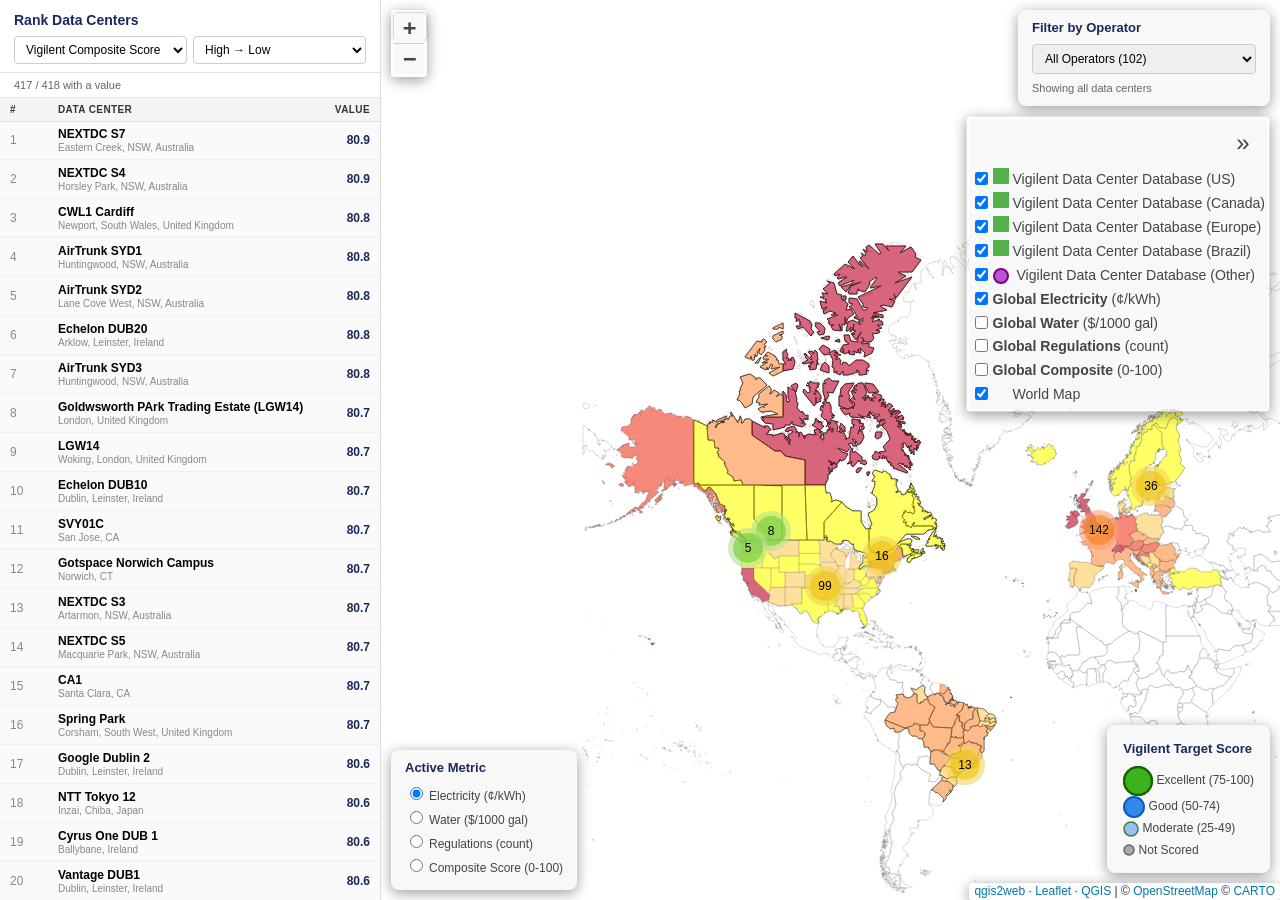
==== index.html @ 5ba4ca61 "Merge rank-table sidebar into the main map index.html now has a collapsible left sidebar listing eve" ====
<!doctype html>
<html lang="en">
    <head>
        <meta charset="utf-8">
        <meta http-equiv="X-UA-Compatible" content="IE=edge">
        <meta name="viewport" content="initial-scale=1,user-scalable=no,maximum-scale=1,width=device-width">
        <meta name="mobile-web-app-capable" content="yes">
        <meta name="apple-mobile-web-app-capable" content="yes">
        <link rel="stylesheet" href="css/leaflet.css">
        <link rel="stylesheet" href="css/L.Control.Layers.Tree.css">
        <link rel="stylesheet" href="css/qgis2web.css">
        <link rel="stylesheet" href="css/fontawesome-all.min.css">
        <link rel="stylesheet" href="css/MarkerCluster.css">
        <link rel="stylesheet" href="css/MarkerCluster.Default.css">
        <link rel="stylesheet" href="css/leaflet.photon.css">
        <style>
        html, body { width: 100%; height: 100%; padding: 0; margin: 0;
                     font-family: -apple-system, BlinkMacSystemFont, sans-serif; }
        #app { display: flex; height: 100vh; }
        #sidebar { width: 380px; display: flex; flex-direction: column;
                   border-right: 1px solid #ddd; background: #fafafa;
                   transition: margin-left 0.25s ease; }
        #sidebar.collapsed { margin-left: -380px; }
        #sidebar-header { padding: 12px 14px 8px 14px; border-bottom: 1px solid #e2e2e2;
                          background: #fff; }
        #sidebar-header h2 { margin: 0 0 8px 0; font-size: 14px; color: #1b285b;
                             font-weight: 700; }
        #sidebar-header .controls { display: flex; gap: 6px; }
        #sidebar-header select { flex: 1; padding: 5px 7px; border: 1px solid #ccc;
                                 border-radius: 4px; font-size: 12px; background: #fff; }
        #sb-count { padding: 6px 14px; font-size: 11px; color: #666;
                    border-bottom: 1px solid #e2e2e2; background: #fff; }
        #sb-scroll { flex: 1; overflow-y: auto; }
        #sb-table { width: 100%; border-collapse: collapse; font-size: 12px; }
        #sb-table thead { position: sticky; top: 0; background: #f5f5f7;
                          box-shadow: 0 1px 0 #ddd; }
        #sb-table th { padding: 6px 10px; text-align: left; font-weight: 600;
                       color: #333; font-size: 10px; text-transform: uppercase;
                       letter-spacing: 0.4px; }
        #sb-table td { padding: 6px 10px; border-bottom: 1px solid #eee; }
        #sb-table tr { cursor: pointer; transition: background 0.08s; }
        #sb-table tr:hover { background: #eef4fb; }
        #sb-table tr.active { background: #fff2b3; box-shadow: inset 3px 0 0 #e6a800; }
        #sb-table td.rank-num { color: #888; width: 28px; font-variant-numeric: tabular-nums; }
        #sb-table td.value { text-align: right; font-variant-numeric: tabular-nums;
                             font-weight: 600; color: #1b285b; }
        #sb-table .meta { font-size: 10px; color: #888; margin-top: 1px; }
        #map-wrap { flex: 1; position: relative; }
        #map { width: 100%; height: 100%; padding: 0; margin: 0; }
        #sidebar-toggle { position: absolute; top: 12px; left: 12px; z-index: 1000;
                          background: #fff; border: 1px solid #bbb; border-radius: 4px;
                          padding: 6px 10px; font-size: 13px; font-weight: 600;
                          cursor: pointer; box-shadow: 0 1px 4px rgba(0,0,0,0.15); }
        #sidebar-toggle:hover { background: #f0f0f0; }
        </style>
        <title>Vigilent Data Center Map</title>
    </head>
    <body>
        <div id="app">
            <aside id="sidebar">
                <div id="sidebar-header">
                    <h2>Rank Data Centers</h2>
                    <div class="controls">
                        <select id="sb-var">
                            <option value="composite_score">Vigilent Composite Score</option>
                            <option value="state_province_composite">State / Province Score</option>
                            <option value="savings_per_mw">Savings per MW</option>
                            <option value="estimated_savings">Estimated Savings ($)</option>
                            <option value="payback_years">Payback (years)</option>
                            <option value="Size (MW)">Size (MW)</option>
                            <option value="co2_avoided_metric_tons">CO₂ Avoided (MT)</option>
                            <option value="electricity_price_used">Electricity Rate ($/kWh)</option>
                        </select>
                        <select id="sb-dir">
                            <option value="desc">High → Low</option>
                            <option value="asc">Low → High</option>
                        </select>
                    </div>
                </div>
                <div id="sb-count"></div>
                <div id="sb-scroll">
                    <table id="sb-table">
                        <thead><tr><th class="rank-num">#</th><th>Data Center</th><th style="text-align:right;">Value</th></tr></thead>
                        <tbody></tbody>
                    </table>
                </div>
            </aside>
            <div id="map-wrap">
                <button id="sidebar-toggle" title="Toggle sidebar">☰</button>
                <div id="map"></div>
            </div>
        </div>
        <script src="js/qgis2web_expressions.js"></script>
        <script src="js/leaflet.js"></script>
        <script src="js/L.Control.Layers.Tree.min.js"></script>
        <script src="js/leaflet.rotatedMarker.js"></script>
        <script src="js/leaflet.pattern.js"></script>
        <script src="js/leaflet-hash.js"></script>
        <script src="js/Autolinker.min.js"></script>
        <script src="js/rbush.min.js"></script>
        <script src="js/labelgun.min.js"></script>
        <script src="js/labels.js"></script>
        <script src="js/leaflet.photon.js"></script>
        <script src="js/leaflet.markercluster.js"></script>
        <script src="data/WorldMap_0.js"></script>
        <script src="data/BrazilCompositeScore_1.js"></script>
        <script src="data/BrazilRegulationsByQuantity_2.js"></script>
        <script src="data/BrazilCommercialElectricityRateskWh_3.js"></script>
        <script src="data/BrazilCommercialWaterRates1000gallons_4.js"></script>
        <script src="data/BrazilOutlineMap_5.js"></script>
        <script src="data/CanadaCompositeScore_6.js"></script>
        <script src="data/CanadaRegulationsByQuantity_7.js"></script>
        <script src="data/CanadaCommercialElectricityRatekWh_8.js"></script>
        <script src="data/CanadaCommercialWaterRate1000gallons_9.js"></script>
        <script src="data/CanadaOutlineMap_10.js"></script>
        <script src="data/EuropeCompositeScore_11.js"></script>
        <script src="data/EuropeRegulationsByQuantity_12.js"></script>
        <script src="data/EuropeCommercialElectricityRateskWh_13.js"></script>
        <script src="data/EuropeCommercialWaterRates1000gallons_14.js"></script>
        <script src="data/USCompositeScore_15.js"></script>
        <script src="data/USRegulationsByQuantity_16.js"></script>
        <script src="data/USCommercialElectricityRateskWh_17.js"></script>
        <script src="data/USCommercialWaterRates1000gallons_18.js"></script>
        <script src="data/VigilentDataCenterDatabaseBrazil_19.js"></script>
        <script src="data/VigilentDataCenterDatabaseOther_23.js"></script>
        <script src="data/VigilentDataCenterDatabaseEurope_20.js"></script>
        <script src="data/VigilentDataCenterDatabaseCanada_21.js"></script>
        <script src="data/VigilentDataCenterDatabaseUS_22.js"></script>
        <!-- Global merged layers (generated by build_global_layers.py) -->
        <script src="data/GlobalElectricity.js"></script>
        <script src="data/GlobalWater.js"></script>
        <script src="data/GlobalRegulations.js"></script>
        <script src="data/GlobalComposite.js"></script>
        <script>
        var map = L.map('map', {
            zoomControl:false, maxZoom:28, minZoom:1
        }).fitBounds([[-4.0151388104335695,-153.752379172326],[85.73759822358907,-32.0818835913536]]);
        var hash = new L.Hash(map);

        // Streets basemap — CartoDB Voyager tiles (light, city-name-rich)
        var streetsBasemap = L.tileLayer(
            'https://{s}.basemaps.cartocdn.com/rastertiles/voyager/{z}/{x}/{y}{r}.png',
            {
                attribution: '&copy; <a href="https://www.openstreetmap.org/copyright">OpenStreetMap</a> &copy; <a href="https://carto.com/attributions">CARTO</a>',
                subdomains: 'abcd',
                maxZoom: 19,
            }
        );
        streetsBasemap.addTo(map);
        map.attributionControl.setPrefix('<a href="https://github.com/tomchadwin/qgis2web" target="_blank">qgis2web</a> &middot; <a href="https://leafletjs.com" title="A JS library for interactive maps">Leaflet</a> &middot; <a href="https://qgis.org">QGIS</a>');
        var autolinker = new Autolinker({truncate: {length: 30, location: 'smart'}});
        // remove popup's row if "visible-with-data"
        function removeEmptyRowsFromPopupContent(content, feature) {
         var tempDiv = document.createElement('div');
         tempDiv.innerHTML = content;
         var rows = tempDiv.querySelectorAll('tr');
         for (var i = 0; i < rows.length; i++) {
             var td = rows[i].querySelector('td.visible-with-data');
             var key = td ? td.id : '';
             if (td && td.classList.contains('visible-with-data') && feature.properties[key] == null) {
                 rows[i].parentNode.removeChild(rows[i]);
             }
         }
         return tempDiv.innerHTML;
        }
        // modify popup if contains media
        function addClassToPopupIfMedia(content, popup) {
            var tempDiv = document.createElement('div');
            tempDiv.innerHTML = content;
            var imgTd = tempDiv.querySelector('td img');
            if (imgTd) {
                var src = imgTd.getAttribute('src');
                if (/\.(jpg|jpeg|png|gif|bmp|webp|avif)$/i.test(src)) {
                    popup._contentNode.classList.add('media');
                    setTimeout(function() {
                        popup.update();
                    }, 10);
                } else if (/\.(mp3|wav|ogg|aac)$/i.test(src)) {
                    var audio = document.createElement('audio');
                    audio.controls = true;
                    audio.src = src;
                    imgTd.parentNode.replaceChild(audio, imgTd);
                    popup._contentNode.classList.add('media');
                    setTimeout(function() {
                        popup.setContent(tempDiv.innerHTML);
                        popup.update();
                    }, 10);
                } else if (/\.(mp4|webm|ogg|mov)$/i.test(src)) {
                    var video = document.createElement('video');
                    video.controls = true;
                    video.src = src;
                    video.style.width = "400px";
                    video.style.height = "300px";
                    video.style.maxHeight = "60vh";
                    video.style.maxWidth = "60vw";
                    imgTd.parentNode.replaceChild(video, imgTd);
                    popup._contentNode.classList.add('media');
                    // Aggiorna il popup quando il video carica i metadati
                    video.addEventListener('loadedmetadata', function() {
                        popup.update();
                    });
                    setTimeout(function() {
                        popup.setContent(tempDiv.innerHTML);
                        popup.update();
                    }, 10);
                } else {
                    popup._contentNode.classList.remove('media');
                }
            } else {
                popup._contentNode.classList.remove('media');
            }
        }
        var zoomControl = L.control.zoom({
            position: 'topleft'
        }).addTo(map);
        var bounds_group = new L.featureGroup([]);
        function setBounds() {
        }
        function pop_WorldMap_0(feature, layer) {
            var popupContent = '<table>\
                    <tr>\
                        <th scope="row">fid</th>\
                        <td class="visible-with-data" id="fid">' + (feature.properties['fid'] !== null ? autolinker.link(String(feature.properties['fid']).replace(/'/g, '\'').toLocaleString()) : '') + '</td>\
                    </tr>\
                    <tr>\
                        <th scope="row">iso_a2</th>\
                        <td class="visible-with-data" id="iso_a2">' + (feature.properties['iso_a2'] !== null ? autolinker.link(String(feature.properties['iso_a2']).replace(/'/g, '\'').toLocaleString()) : '') + '</td>\
                    </tr>\
                    <tr>\
                        <th scope="row">NAME</th>\
                        <td class="visible-with-data" id="NAME">' + (feature.properties['NAME'] !== null ? autolinker.link(String(feature.properties['NAME']).replace(/'/g, '\'').toLocaleString()) : '') + '</td>\
                    </tr>\
                    <tr>\
                        <th scope="row">FIPS_10_</th>\
                        <td class="visible-with-data" id="FIPS_10_">' + (feature.properties['FIPS_10_'] !== null ? autolinker.link(String(feature.properties['FIPS_10_']).replace(/'/g, '\'').toLocaleString()) : '') + '</td>\
                    </tr>\
                    <tr>\
                        <th scope="row">ISO_A3</th>\
                        <td class="visible-with-data" id="ISO_A3">' + (feature.properties['ISO_A3'] !== null ? autolinker.link(String(feature.properties['ISO_A3']).replace(/'/g, '\'').toLocaleString()) : '') + '</td>\
                    </tr>\
                    <tr>\
                        <th scope="row">WB_A2</th>\
                        <td class="visible-with-data" id="WB_A2">' + (feature.properties['WB_A2'] !== null ? autolinker.link(String(feature.properties['WB_A2']).replace(/'/g, '\'').toLocaleString()) : '') + '</td>\
                    </tr>\
                    <tr>\
                        <th scope="row">WB_A3</th>\
                        <td class="visible-with-data" id="WB_A3">' + (feature.properties['WB_A3'] !== null ? autolinker.link(String(feature.properties['WB_A3']).replace(/'/g, '\'').toLocaleString()) : '') + '</td>\
                    </tr>\
                </table>';
            var content = removeEmptyRowsFromPopupContent(popupContent, feature);
			layer.on('popupopen', function(e) {
				addClassToPopupIfMedia(content, e.popup);
			});
			layer.bindPopup(content, { maxHeight: 400 });
        }

        function style_WorldMap_0_0() {
            return {
                pane: 'pane_WorldMap_0',
                opacity: 0.55,
                color: 'rgba(70,70,70,0.55)',
                dashArray: '',
                lineCap: 'round',
                lineJoin: 'round',
                weight: 0.6,
                fillOpacity: 0,
                interactive: false,
            }
        }
        map.createPane('pane_WorldMap_0');
        map.getPane('pane_WorldMap_0').style.zIndex = 400;
        map.getPane('pane_WorldMap_0').style['mix-blend-mode'] = 'normal';
        var layer_WorldMap_0 = new L.geoJson(json_WorldMap_0, {
            attribution: '',
            interactive: false,
            dataVar: 'json_WorldMap_0',
            layerName: 'layer_WorldMap_0',
            pane: 'pane_WorldMap_0',
            onEachFeature: pop_WorldMap_0,
            style: style_WorldMap_0_0,
        });
        bounds_group.addLayer(layer_WorldMap_0);
        map.addLayer(layer_WorldMap_0);
        function pop_BrazilCompositeScore_1(feature, layer) {
            var popupContent = '<table>\
                    <tr>\
                        <td class="visible-with-data" id="name" colspan="2"><strong>Name</strong><br />' + (feature.properties['name'] !== null ? autolinker.link(String(feature.properties['name']).replace(/'/g, '\'').toLocaleString()) : '') + '</td>\
                    </tr>\
                    <tr>\
                        <th scope="row">Commercial Electricity Rate (¢/kWh)</th>\
                        <td class="visible-with-data" id="Brazil Statistics_Commercial Electricity Rate (¢/kWh)">' + (feature.properties['Brazil Statistics_Commercial Electricity Rate (¢/kWh)'] !== null ? autolinker.link(String(feature.properties['Brazil Statistics_Commercial Electricity Rate (¢/kWh)']).replace(/'/g, '\'').toLocaleString()) : '') + '</td>\
                    </tr>\
                    <tr>\
                        <th scope="row">Commercial Water Rate ($/1000 gallons)</th>\
                        <td class="visible-with-data" id="Brazil Statistics_Commercial Water Rate ($/1000 gallons)">' + (feature.properties['Brazil Statistics_Commercial Water Rate ($/1000 gallons)'] !== null ? autolinker.link(String(feature.properties['Brazil Statistics_Commercial Water Rate ($/1000 gallons)']).replace(/'/g, '\'').toLocaleString()) : '') + '</td>\
                    </tr>\
                    <tr>\
                        <th scope="row">Regulations</th>\
                        <td class="visible-with-data" id="Brazil Statistics_Regulations">' + (feature.properties['Brazil Statistics_Regulations'] !== null ? autolinker.link(String(feature.properties['Brazil Statistics_Regulations']).replace(/'/g, '\'').toLocaleString()) : '') + '</td>\
                    </tr>\
                    <tr>\
                        <th scope="row">Composite Score</th>\
                        <td class="visible-with-data" id="Composite">' + (feature.properties['Composite'] !== null ? autolinker.link(String(feature.properties['Composite']).replace(/'/g, '\'').toLocaleString()) : '') + '</td>\
                    </tr>\
                </table>';
            var content = removeEmptyRowsFromPopupContent(popupContent, feature);
			layer.on('popupopen', function(e) {
				addClassToPopupIfMedia(content, e.popup);
			});
			layer.bindPopup(content, { maxHeight: 400 });
        }

        function style_BrazilCompositeScore_1_0(feature) {
            if (feature.properties['Composite'] >= 0.000000 && feature.properties['Composite'] <= 33.000000 ) {
                return {
                pane: 'pane_BrazilCompositeScore_1',
                stroke: false,
                color: 'rgba(120,120,120,0.0)',
                weight: 0,
                lineJoin: 'round',
                lineCap: 'round',
                fill: true,
                fillOpacity: 1,
                fillColor: 'rgba(247,252,245,0.60)',
                interactive: true,
            }
            }
            if (feature.properties['Composite'] >= 33.000000 && feature.properties['Composite'] <= 67.000000 ) {
                return {
                pane: 'pane_BrazilCompositeScore_1',
                stroke: false,
                color: 'rgba(120,120,120,0.0)',
                weight: 0,
                lineJoin: 'round',
                lineCap: 'round',
                fill: true,
                fillOpacity: 1,
                fillColor: 'rgba(123,199,124,0.60)',
                interactive: true,
            }
            }
            if (feature.properties['Composite'] >= 67.000000 && feature.properties['Composite'] <= 100.000000 ) {
                return {
                pane: 'pane_BrazilCompositeScore_1',
                stroke: false,
                color: 'rgba(120,120,120,0.0)',
                weight: 0,
                lineJoin: 'round',
                lineCap: 'round',
                fill: true,
                fillOpacity: 1,
                fillColor: 'rgba(0,68,27,0.60)',
                interactive: true,
            }
            }
        }
        map.createPane('pane_BrazilCompositeScore_1');
        map.getPane('pane_BrazilCompositeScore_1').style.zIndex = 401;
        map.getPane('pane_BrazilCompositeScore_1').style['mix-blend-mode'] = 'normal';
        var layer_BrazilCompositeScore_1 = new L.geoJson(json_BrazilCompositeScore_1, {
            attribution: '',
            interactive: true,
            dataVar: 'json_BrazilCompositeScore_1',
            layerName: 'layer_BrazilCompositeScore_1',
            pane: 'pane_BrazilCompositeScore_1',
            onEachFeature: pop_BrazilCompositeScore_1,
            style: style_BrazilCompositeScore_1_0,
        });
        bounds_group.addLayer(layer_BrazilCompositeScore_1);
        // layer_BrazilCompositeScore_1 not added by default (toggle on via layer control)
        function pop_BrazilRegulationsByQuantity_2(feature, layer) {
            var popupContent = '<table>\
                    <tr>\
                        <td class="visible-with-data" id="name" colspan="2"><strong>Name</strong><br />' + (feature.properties['name'] !== null ? autolinker.link(String(feature.properties['name']).replace(/'/g, '\'').toLocaleString()) : '') + '</td>\
                    </tr>\
                    <tr>\
                        <th scope="row">Commercial Electricity Rate (¢/kWh)</th>\
                        <td class="visible-with-data" id="Brazil Statistics_Commercial Electricity Rate (¢/kWh)">' + (feature.properties['Brazil Statistics_Commercial Electricity Rate (¢/kWh)'] !== null ? autolinker.link(String(feature.properties['Brazil Statistics_Commercial Electricity Rate (¢/kWh)']).replace(/'/g, '\'').toLocaleString()) : '') + '</td>\
                    </tr>\
                    <tr>\
                        <th scope="row">Commercial Water Rate ($/1000 gallons)</th>\
                        <td class="visible-with-data" id="Brazil Statistics_Commercial Water Rate ($/1000 gallons)">' + (feature.properties['Brazil Statistics_Commercial Water Rate ($/1000 gallons)'] !== null ? autolinker.link(String(feature.properties['Brazil Statistics_Commercial Water Rate ($/1000 gallons)']).replace(/'/g, '\'').toLocaleString()) : '') + '</td>\
                    </tr>\
                    <tr>\
                        <th scope="row">Regulations</th>\
                        <td class="visible-with-data" id="Brazil Statistics_Regulations">' + (feature.properties['Brazil Statistics_Regulations'] !== null ? autolinker.link(String(feature.properties['Brazil Statistics_Regulations']).replace(/'/g, '\'').toLocaleString()) : '') + '</td>\
                    </tr>\
                    <tr>\
                        <th scope="row">Composite Score</th>\
                        <td class="visible-with-data" id="Composite">' + (feature.properties['Composite'] !== null ? autolinker.link(String(feature.properties['Composite']).replace(/'/g, '\'').toLocaleString()) : '') + '</td>\
                    </tr>\
                </table>';
            var content = removeEmptyRowsFromPopupContent(popupContent, feature);
			layer.on('popupopen', function(e) {
				addClassToPopupIfMedia(content, e.popup);
			});
			layer.bindPopup(content, { maxHeight: 400 });
        }

        function style_BrazilRegulationsByQuantity_2_0(feature) {
            var regText = feature.properties['Brazil Statistics_Regulations'] || '';
            var regLen = regText.length;
            if (regLen >= 0 && regLen <= 1) {
                return {
                pane: 'pane_BrazilRegulationsByQuantity_2',
                stroke: false,
                color: 'rgba(120,120,120,0.0)',
                weight: 0,
                lineJoin: 'round',
                lineCap: 'round',
                fill: true,
                fillOpacity: 1,
                fillColor: 'rgba(247,251,255,0.60)',
                interactive: true,
            }
            }
            if (regLen >= 1 && regLen <= 10) {
                return {
                pane: 'pane_BrazilRegulationsByQuantity_2',
                stroke: false,
                color: 'rgba(120,120,120,0.0)',
                weight: 0,
                lineJoin: 'round',
                lineCap: 'round',
                fill: true,
                fillOpacity: 1,
                fillColor: 'rgba(115,178,216,0.60)',
                interactive: true,
            }
            }
            if (regLen >= 10) {
                return {
                pane: 'pane_BrazilRegulationsByQuantity_2',
                stroke: false,
                color: 'rgba(120,120,120,0.0)',
                weight: 0,
                lineJoin: 'round',
                lineCap: 'round',
                fill: true,
                fillOpacity: 1,
                fillColor: 'rgba(19,114,255,0.60)',
                interactive: true,
            }
            }
        }
        map.createPane('pane_BrazilRegulationsByQuantity_2');
        map.getPane('pane_BrazilRegulationsByQuantity_2').style.zIndex = 402;
        map.getPane('pane_BrazilRegulationsByQuantity_2').style['mix-blend-mode'] = 'normal';
        var layer_BrazilRegulationsByQuantity_2 = new L.geoJson(json_BrazilRegulationsByQuantity_2, {
            attribution: '',
            interactive: true,
            dataVar: 'json_BrazilRegulationsByQuantity_2',
            layerName: 'layer_BrazilRegulationsByQuantity_2',
            pane: 'pane_BrazilRegulationsByQuantity_2',
            onEachFeature: pop_BrazilRegulationsByQuantity_2,
            style: style_BrazilRegulationsByQuantity_2_0,
        });
        bounds_group.addLayer(layer_BrazilRegulationsByQuantity_2);
        // layer_BrazilRegulationsByQuantity_2 not added by default
        function pop_BrazilCommercialElectricityRateskWh_3(feature, layer) {
            var popupContent = '<table>\
                    <tr>\
                        <td class="visible-with-data" id="name" colspan="2"><strong>Name</strong><br />' + (feature.properties['name'] !== null ? autolinker.link(String(feature.properties['name']).replace(/'/g, '\'').toLocaleString()) : '') + '</td>\
                    </tr>\
                    <tr>\
                        <th scope="row">Commercial Electricity Rate (¢/kWh)</th>\
                        <td class="visible-with-data" id="Brazil Statistics_Commercial Electricity Rate (¢/kWh)">' + (feature.properties['Brazil Statistics_Commercial Electricity Rate (¢/kWh)'] !== null ? autolinker.link(String(feature.properties['Brazil Statistics_Commercial Electricity Rate (¢/kWh)']).replace(/'/g, '\'').toLocaleString()) : '') + '</td>\
                    </tr>\
                    <tr>\
                        <th scope="row">Commercial Water Rate ($/1000 gallons)</th>\
                        <td class="visible-with-data" id="Brazil Statistics_Commercial Water Rate ($/1000 gallons)">' + (feature.properties['Brazil Statistics_Commercial Water Rate ($/1000 gallons)'] !== null ? autolinker.link(String(feature.properties['Brazil Statistics_Commercial Water Rate ($/1000 gallons)']).replace(/'/g, '\'').toLocaleString()) : '') + '</td>\
                    </tr>\
                    <tr>\
                        <th scope="row">Regulations</th>\
                        <td class="visible-with-data" id="Brazil Statistics_Regulations">' + (feature.properties['Brazil Statistics_Regulations'] !== null ? autolinker.link(String(feature.properties['Brazil Statistics_Regulations']).replace(/'/g, '\'').toLocaleString()) : '') + '</td>\
                    </tr>\
                    <tr>\
                        <th scope="row">Composite Score</th>\
                        <td class="visible-with-data" id="Composite">' + (feature.properties['Composite'] !== null ? autolinker.link(String(feature.properties['Composite']).replace(/'/g, '\'').toLocaleString()) : '') + '</td>\
                    </tr>\
                </table>';
            var content = removeEmptyRowsFromPopupContent(popupContent, feature);
			layer.on('popupopen', function(e) {
				addClassToPopupIfMedia(content, e.popup);
			});
			layer.bindPopup(content, { maxHeight: 400 });
        }

        function style_BrazilCommercialElectricityRateskWh_3_0(feature) {
            if (feature.properties['Brazil Statistics_Commercial Electricity Rate (¢/kWh)'] >= 12.150000 && feature.properties['Brazil Statistics_Commercial Electricity Rate (¢/kWh)'] <= 12.800000 ) {
                return {
                pane: 'pane_BrazilCommercialElectricityRateskWh_3',
                stroke: false,
                color: 'rgba(120,120,120,0.0)',
                weight: 0,
                lineJoin: 'round',
                lineCap: 'round',
                fill: true,
                fillOpacity: 1,
                fillColor: 'rgba(255,255,0,0.60)',
                interactive: true,
            }
            }
            if (feature.properties['Brazil Statistics_Commercial Electricity Rate (¢/kWh)'] >= 12.800000 && feature.properties['Brazil Statistics_Commercial Electricity Rate (¢/kWh)'] <= 14.050000 ) {
                return {
                pane: 'pane_BrazilCommercialElectricityRateskWh_3',
                stroke: false,
                color: 'rgba(120,120,120,0.0)',
                weight: 0,
                lineJoin: 'round',
                lineCap: 'round',
                fill: true,
                fillOpacity: 1,
                fillColor: 'rgba(254,204,92,0.60)',
                interactive: true,
            }
            }
            if (feature.properties['Brazil Statistics_Commercial Electricity Rate (¢/kWh)'] >= 14.050000 && feature.properties['Brazil Statistics_Commercial Electricity Rate (¢/kWh)'] <= 15.570000 ) {
                return {
                pane: 'pane_BrazilCommercialElectricityRateskWh_3',
                stroke: false,
                color: 'rgba(120,120,120,0.0)',
                weight: 0,
                lineJoin: 'round',
                lineCap: 'round',
                fill: true,
                fillOpacity: 1,
                fillColor: 'rgba(253,141,60,0.60)',
                interactive: true,
            }
            }
            if (feature.properties['Brazil Statistics_Commercial Electricity Rate (¢/kWh)'] >= 15.570000 && feature.properties['Brazil Statistics_Commercial Electricity Rate (¢/kWh)'] <= 16.900000 ) {
                return {
                pane: 'pane_BrazilCommercialElectricityRateskWh_3',
                stroke: false,
                color: 'rgba(120,120,120,0.0)',
                weight: 0,
                lineJoin: 'round',
                lineCap: 'round',
                fill: true,
                fillOpacity: 1,
                fillColor: 'rgba(240,59,32,0.60)',
                interactive: true,
            }
            }
            if (feature.properties['Brazil Statistics_Commercial Electricity Rate (¢/kWh)'] >= 16.900000 && feature.properties['Brazil Statistics_Commercial Electricity Rate (¢/kWh)'] <= 18.610000 ) {
                return {
                pane: 'pane_BrazilCommercialElectricityRateskWh_3',
                stroke: false,
                color: 'rgba(120,120,120,0.0)',
                weight: 0,
                lineJoin: 'round',
                lineCap: 'round',
                fill: true,
                fillOpacity: 1,
                fillColor: 'rgba(189,0,38,0.60)',
                interactive: true,
            }
            }
        }
        map.createPane('pane_BrazilCommercialElectricityRateskWh_3');
        map.getPane('pane_BrazilCommercialElectricityRateskWh_3').style.zIndex = 403;
        map.getPane('pane_BrazilCommercialElectricityRateskWh_3').style['mix-blend-mode'] = 'normal';
        var layer_BrazilCommercialElectricityRateskWh_3 = new L.geoJson(json_BrazilCommercialElectricityRateskWh_3, {
            attribution: '',
            interactive: true,
            dataVar: 'json_BrazilCommercialElectricityRateskWh_3',
            layerName: 'layer_BrazilCommercialElectricityRateskWh_3',
            pane: 'pane_BrazilCommercialElectricityRateskWh_3',
            onEachFeature: pop_BrazilCommercialElectricityRateskWh_3,
            style: style_BrazilCommercialElectricityRateskWh_3_0,
        });
        bounds_group.addLayer(layer_BrazilCommercialElectricityRateskWh_3);
        function pop_BrazilCommercialWaterRates1000gallons_4(feature, layer) {
            var popupContent = '<table>\
                    <tr>\
                        <td class="visible-with-data" id="name" colspan="2"><strong>Name</strong><br />' + (feature.properties['name'] !== null ? autolinker.link(String(feature.properties['name']).replace(/'/g, '\'').toLocaleString()) : '') + '</td>\
                    </tr>\
                    <tr>\
                        <th scope="row">Commercial Electricity Rate (¢/kWh)</th>\
                        <td class="visible-with-data" id="Brazil Statistics_Commercial Electricity Rate (¢/kWh)">' + (feature.properties['Brazil Statistics_Commercial Electricity Rate (¢/kWh)'] !== null ? autolinker.link(String(feature.properties['Brazil Statistics_Commercial Electricity Rate (¢/kWh)']).replace(/'/g, '\'').toLocaleString()) : '') + '</td>\
                    </tr>\
                    <tr>\
                        <th scope="row">Commercial Water Rate ($/1000 gallons)</th>\
                        <td class="visible-with-data" id="Brazil Statistics_Commercial Water Rate ($/1000 gallons)">' + (feature.properties['Brazil Statistics_Commercial Water Rate ($/1000 gallons)'] !== null ? autolinker.link(String(feature.properties['Brazil Statistics_Commercial Water Rate ($/1000 gallons)']).replace(/'/g, '\'').toLocaleString()) : '') + '</td>\
                    </tr>\
                    <tr>\
                        <th scope="row">Regulations</th>\
                        <td class="visible-with-data" id="Brazil Statistics_Regulations">' + (feature.properties['Brazil Statistics_Regulations'] !== null ? autolinker.link(String(feature.properties['Brazil Statistics_Regulations']).replace(/'/g, '\'').toLocaleString()) : '') + '</td>\
                    </tr>\
                    <tr>\
                        <th scope="row">Composite Score</th>\
                        <td class="visible-with-data" id="Composite">' + (feature.properties['Composite'] !== null ? autolinker.link(String(feature.properties['Composite']).replace(/'/g, '\'').toLocaleString()) : '') + '</td>\
                    </tr>\
                </table>';
            var content = removeEmptyRowsFromPopupContent(popupContent, feature);
			layer.on('popupopen', function(e) {
				addClassToPopupIfMedia(content, e.popup);
			});
			layer.bindPopup(content, { maxHeight: 400 });
        }

        function style_BrazilCommercialWaterRates1000gallons_4_0(feature) {
            if (feature.properties['Brazil Statistics_Commercial Water Rate ($/1000 gallons)'] >= 2.020000 && feature.properties['Brazil Statistics_Commercial Water Rate ($/1000 gallons)'] <= 2.250000 ) {
                return {
                pane: 'pane_BrazilCommercialWaterRates1000gallons_4',
                stroke: false,
                color: 'rgba(120,120,120,0.0)',
                weight: 0,
                lineJoin: 'round',
                lineCap: 'round',
                fill: true,
                fillOpacity: 1,
                fillColor: 'rgba(185,185,185,0.60)',
                interactive: true,
            }
            }
            if (feature.properties['Brazil Statistics_Commercial Water Rate ($/1000 gallons)'] >= 2.250000 && feature.properties['Brazil Statistics_Commercial Water Rate ($/1000 gallons)'] <= 3.170000 ) {
                return {
                pane: 'pane_BrazilCommercialWaterRates1000gallons_4',
                stroke: false,
                color: 'rgba(120,120,120,0.0)',
                weight: 0,
                lineJoin: 'round',
                lineCap: 'round',
                fill: true,
                fillOpacity: 1,
                fillColor: 'rgba(200,220,240,0.60)',
                interactive: true,
            }
            }
            if (feature.properties['Brazil Statistics_Commercial Water Rate ($/1000 gallons)'] >= 3.170000 && feature.properties['Brazil Statistics_Commercial Water Rate ($/1000 gallons)'] <= 3.870000 ) {
                return {
                pane: 'pane_BrazilCommercialWaterRates1000gallons_4',
                stroke: false,
                color: 'rgba(120,120,120,0.0)',
                weight: 0,
                lineJoin: 'round',
                lineCap: 'round',
                fill: true,
                fillOpacity: 1,
                fillColor: 'rgba(115,178,216,0.60)',
                interactive: true,
            }
            }
            if (feature.properties['Brazil Statistics_Commercial Water Rate ($/1000 gallons)'] >= 3.870000 && feature.properties['Brazil Statistics_Commercial Water Rate ($/1000 gallons)'] <= 5.340000 ) {
                return {
                pane: 'pane_BrazilCommercialWaterRates1000gallons_4',
                stroke: false,
                color: 'rgba(120,120,120,0.0)',
                weight: 0,
                lineJoin: 'round',
                lineCap: 'round',
                fill: true,
                fillOpacity: 1,
                fillColor: 'rgba(41,121,185,0.60)',
                interactive: true,
            }
            }
            if (feature.properties['Brazil Statistics_Commercial Water Rate ($/1000 gallons)'] >= 5.340000 && feature.properties['Brazil Statistics_Commercial Water Rate ($/1000 gallons)'] <= 6.440000 ) {
                return {
                pane: 'pane_BrazilCommercialWaterRates1000gallons_4',
                stroke: false,
                color: 'rgba(120,120,120,0.0)',
                weight: 0,
                lineJoin: 'round',
                lineCap: 'round',
                fill: true,
                fillOpacity: 1,
                fillColor: 'rgba(8,48,107,0.60)',
                interactive: true,
            }
            }
        }
        map.createPane('pane_BrazilCommercialWaterRates1000gallons_4');
        map.getPane('pane_BrazilCommercialWaterRates1000gallons_4').style.zIndex = 404;
        map.getPane('pane_BrazilCommercialWaterRates1000gallons_4').style['mix-blend-mode'] = 'normal';
        var layer_BrazilCommercialWaterRates1000gallons_4 = new L.geoJson(json_BrazilCommercialWaterRates1000gallons_4, {
            attribution: '',
            interactive: true,
            dataVar: 'json_BrazilCommercialWaterRates1000gallons_4',
            layerName: 'layer_BrazilCommercialWaterRates1000gallons_4',
            pane: 'pane_BrazilCommercialWaterRates1000gallons_4',
            onEachFeature: pop_BrazilCommercialWaterRates1000gallons_4,
            style: style_BrazilCommercialWaterRates1000gallons_4_0,
        });
        bounds_group.addLayer(layer_BrazilCommercialWaterRates1000gallons_4);
        // layer_BrazilCommercialWaterRates1000gallons_4 not added by default
        function pop_BrazilOutlineMap_5(feature, layer) {
            var popupContent = '<table>\
                    <tr>\
                        <th scope="row">Name</th>\
                        <td class="visible-with-data" id="name">' + (feature.properties['name'] !== null ? autolinker.link(String(feature.properties['name']).replace(/'/g, '\'').toLocaleString()) : '') + '</td>\
                    </tr>\
                    <tr>\
                        <th scope="row">Commercial Electricity Rate (¢/kWh)</th>\
                        <td class="visible-with-data" id="Brazil Statistics_Commercial Electricity Rate (¢/kWh)">' + (feature.properties['Brazil Statistics_Commercial Electricity Rate (¢/kWh)'] !== null ? autolinker.link(String(feature.properties['Brazil Statistics_Commercial Electricity Rate (¢/kWh)']).replace(/'/g, '\'').toLocaleString()) : '') + '</td>\
                    </tr>\
                    <tr>\
                        <th scope="row">Commercial Water Rate ($/1000 gallons)</th>\
                        <td class="visible-with-data" id="Brazil Statistics_Commercial Water Rate ($/1000 gallons)">' + (feature.properties['Brazil Statistics_Commercial Water Rate ($/1000 gallons)'] !== null ? autolinker.link(String(feature.properties['Brazil Statistics_Commercial Water Rate ($/1000 gallons)']).replace(/'/g, '\'').toLocaleString()) : '') + '</td>\
                    </tr>\
                    <tr>\
                        <th scope="row">Regulations</th>\
                        <td class="visible-with-data" id="Brazil Statistics_Regulations">' + (feature.properties['Brazil Statistics_Regulations'] !== null ? autolinker.link(String(feature.properties['Brazil Statistics_Regulations']).replace(/'/g, '\'').toLocaleString()) : '') + '</td>\
                    </tr>\
                </table>';
            var content = removeEmptyRowsFromPopupContent(popupContent, feature);
			layer.on('popupopen', function(e) {
				addClassToPopupIfMedia(content, e.popup);
			});
			layer.bindPopup(content, { maxHeight: 400 });
        }

        function style_BrazilOutlineMap_5_0() {
            return {
                pane: 'pane_BrazilOutlineMap_5',
                opacity: 1,
                color: 'rgba(35,35,35,0.60)',
                dashArray: '',
                lineCap: 'butt',
                lineJoin: 'miter',
                weight: 1.0, 
                fillOpacity: 0,
                interactive: false,
            }
        }
        map.createPane('pane_BrazilOutlineMap_5');
        map.getPane('pane_BrazilOutlineMap_5').style.zIndex = 405;
        map.getPane('pane_BrazilOutlineMap_5').style['mix-blend-mode'] = 'normal';
        var layer_BrazilOutlineMap_5 = new L.geoJson(json_BrazilOutlineMap_5, {
            attribution: '',
            interactive: false,
            dataVar: 'json_BrazilOutlineMap_5',
            layerName: 'layer_BrazilOutlineMap_5',
            pane: 'pane_BrazilOutlineMap_5',
            onEachFeature: pop_BrazilOutlineMap_5,
            style: style_BrazilOutlineMap_5_0,
        });
        bounds_group.addLayer(layer_BrazilOutlineMap_5);
        map.addLayer(layer_BrazilOutlineMap_5);
        function pop_CanadaCompositeScore_6(feature, layer) {
            var popupContent = '<table>\
                    <tr>\
                        <td class="visible-with-data" id="PRENAME" colspan="2"><strong>Name</strong><br />' + (feature.properties['PRENAME'] !== null ? autolinker.link(String(feature.properties['PRENAME']).replace(/'/g, '\'').toLocaleString()) : '') + '</td>\
                    </tr>\
                    <tr>\
                        <th scope="row">Commercial Electricity Rate (¢/kWh)</th>\
                        <td class="visible-with-data" id="Canada Statistics_Commercial Electricity Rate (¢/kWh)">' + (feature.properties['Canada Statistics_Commercial Electricity Rate (¢/kWh)'] !== null ? autolinker.link(String(feature.properties['Canada Statistics_Commercial Electricity Rate (¢/kWh)']).replace(/'/g, '\'').toLocaleString()) : '') + '</td>\
                    </tr>\
                    <tr>\
                        <th scope="row">Commercial Water Rate ($/1000 gallons)</th>\
                        <td class="visible-with-data" id="Canada Statistics_Commercial Water Rate ($/1000 gallons)">' + (feature.properties['Canada Statistics_Commercial Water Rate ($/1000 gallons)'] !== null ? autolinker.link(String(feature.properties['Canada Statistics_Commercial Water Rate ($/1000 gallons)']).replace(/'/g, '\'').toLocaleString()) : '') + '</td>\
                    </tr>\
                    <tr>\
                        <th scope="row">Regulations</th>\
                        <td class="visible-with-data" id="Canada Statistics_Regulations">' + (feature.properties['Canada Statistics_Regulations'] !== null ? autolinker.link(String(feature.properties['Canada Statistics_Regulations']).replace(/'/g, '\'').toLocaleString()) : '') + '</td>\
                    </tr>\
                    <tr>\
                        <th scope="row">Composite Score</th>\
                        <td class="visible-with-data" id="Composite">' + (feature.properties['Composite'] !== null ? autolinker.link(String(feature.properties['Composite']).replace(/'/g, '\'').toLocaleString()) : '') + '</td>\
                    </tr>\
                </table>';
            var content = removeEmptyRowsFromPopupContent(popupContent, feature);
			layer.on('popupopen', function(e) {
				addClassToPopupIfMedia(content, e.popup);
			});
			layer.bindPopup(content, { maxHeight: 400 });
        }

        function style_CanadaCompositeScore_6_0(feature) {
            if (feature.properties['Composite'] >= 0.000000 && feature.properties['Composite'] <= 33.000000 ) {
                return {
                pane: 'pane_CanadaCompositeScore_6',
                stroke: false,
                color: 'rgba(120,120,120,0.0)',
                weight: 0,
                lineJoin: 'round',
                lineCap: 'round',
                fill: true,
                fillOpacity: 1,
                fillColor: 'rgba(247,252,245,0.60)',
                interactive: true,
            }
            }
            if (feature.properties['Composite'] >= 33.000000 && feature.properties['Composite'] <= 67.000000 ) {
                return {
                pane: 'pane_CanadaCompositeScore_6',
                stroke: false,
                color: 'rgba(120,120,120,0.0)',
                weight: 0,
                lineJoin: 'round',
                lineCap: 'round',
                fill: true,
                fillOpacity: 1,
                fillColor: 'rgba(123,199,124,0.60)',
                interactive: true,
            }
            }
            if (feature.properties['Composite'] >= 67.000000 && feature.properties['Composite'] <= 100.000000 ) {
                return {
                pane: 'pane_CanadaCompositeScore_6',
                stroke: false,
                color: 'rgba(120,120,120,0.0)',
                weight: 0,
                lineJoin: 'round',
                lineCap: 'round',
                fill: true,
                fillOpacity: 1,
                fillColor: 'rgba(0,68,27,0.60)',
                interactive: true,
            }
            }
        }
        map.createPane('pane_CanadaCompositeScore_6');
        map.getPane('pane_CanadaCompositeScore_6').style.zIndex = 406;
        map.getPane('pane_CanadaCompositeScore_6').style['mix-blend-mode'] = 'normal';
        var layer_CanadaCompositeScore_6 = new L.geoJson(json_CanadaCompositeScore_6, {
            attribution: '',
            interactive: true,
            dataVar: 'json_CanadaCompositeScore_6',
            layerName: 'layer_CanadaCompositeScore_6',
            pane: 'pane_CanadaCompositeScore_6',
            onEachFeature: pop_CanadaCompositeScore_6,
            style: style_CanadaCompositeScore_6_0,
        });
        bounds_group.addLayer(layer_CanadaCompositeScore_6);
        // layer_CanadaCompositeScore_6 not added by default
        function pop_CanadaRegulationsByQuantity_7(feature, layer) {
            var popupContent = '<table>\
                    <tr>\
                        <td class="visible-with-data" id="PRENAME" colspan="2"><strong>Name</strong><br />' + (feature.properties['PRENAME'] !== null ? autolinker.link(String(feature.properties['PRENAME']).replace(/'/g, '\'').toLocaleString()) : '') + '</td>\
                    </tr>\
                    <tr>\
                        <th scope="row">Commercial Electricity Rate (¢/kWh)</th>\
                        <td class="visible-with-data" id="Canada Statistics_Commercial Electricity Rate (¢/kWh)">' + (feature.properties['Canada Statistics_Commercial Electricity Rate (¢/kWh)'] !== null ? autolinker.link(String(feature.properties['Canada Statistics_Commercial Electricity Rate (¢/kWh)']).replace(/'/g, '\'').toLocaleString()) : '') + '</td>\
                    </tr>\
                    <tr>\
                        <th scope="row">Commercial Water Rate ($/1000 gallons)</th>\
                        <td class="visible-with-data" id="Canada Statistics_Commercial Water Rate ($/1000 gallons)">' + (feature.properties['Canada Statistics_Commercial Water Rate ($/1000 gallons)'] !== null ? autolinker.link(String(feature.properties['Canada Statistics_Commercial Water Rate ($/1000 gallons)']).replace(/'/g, '\'').toLocaleString()) : '') + '</td>\
                    </tr>\
                    <tr>\
                        <th scope="row">Regulations</th>\
                        <td class="visible-with-data" id="Canada Statistics_Regulations">' + (feature.properties['Canada Statistics_Regulations'] !== null ? autolinker.link(String(feature.properties['Canada Statistics_Regulations']).replace(/'/g, '\'').toLocaleString()) : '') + '</td>\
                    </tr>\
                    <tr>\
                        <th scope="row">Composite Score</th>\
                        <td class="visible-with-data" id="Composite">' + (feature.properties['Composite'] !== null ? autolinker.link(String(feature.properties['Composite']).replace(/'/g, '\'').toLocaleString()) : '') + '</td>\
                    </tr>\
                </table>';
            var content = removeEmptyRowsFromPopupContent(popupContent, feature);
			layer.on('popupopen', function(e) {
				addClassToPopupIfMedia(content, e.popup);
			});
			layer.bindPopup(content, { maxHeight: 400 });
        }

        function style_CanadaRegulationsByQuantity_7_0(feature) {
            var regText = feature.properties['Canada Statistics_Regulations'] || '';
            var regLen = regText.length;
            if (regLen >= 0 && regLen <= 1) {
                return {
                pane: 'pane_CanadaRegulationsByQuantity_7',
                stroke: false,
                color: 'rgba(120,120,120,0.0)',
                weight: 0,
                lineJoin: 'round',
                lineCap: 'round',
                fill: true,
                fillOpacity: 1,
                fillColor: 'rgba(247,251,255,0.60)',
                interactive: true,
            }
            }
            if (regLen >= 1 && regLen <= 33) {
                return {
                pane: 'pane_CanadaRegulationsByQuantity_7',
                stroke: false,
                color: 'rgba(120,120,120,0.0)',
                weight: 0,
                lineJoin: 'round',
                lineCap: 'round',
                fill: true,
                fillOpacity: 1,
                fillColor: 'rgba(115,178,216,0.60)',
                interactive: true,
            }
            }
            if (regLen >= 33) {
                return {
                pane: 'pane_CanadaRegulationsByQuantity_7',
                stroke: false,
                color: 'rgba(120,120,120,0.0)',
                weight: 0,
                lineJoin: 'round',
                lineCap: 'round',
                fill: true,
                fillOpacity: 1,
                fillColor: 'rgba(19,114,255,0.60)',
                interactive: true,
            }
            }
        }
        map.createPane('pane_CanadaRegulationsByQuantity_7');
        map.getPane('pane_CanadaRegulationsByQuantity_7').style.zIndex = 407;
        map.getPane('pane_CanadaRegulationsByQuantity_7').style['mix-blend-mode'] = 'normal';
        var layer_CanadaRegulationsByQuantity_7 = new L.geoJson(json_CanadaRegulationsByQuantity_7, {
            attribution: '',
            interactive: true,
            dataVar: 'json_CanadaRegulationsByQuantity_7',
            layerName: 'layer_CanadaRegulationsByQuantity_7',
            pane: 'pane_CanadaRegulationsByQuantity_7',
            onEachFeature: pop_CanadaRegulationsByQuantity_7,
            style: style_CanadaRegulationsByQuantity_7_0,
        });
        bounds_group.addLayer(layer_CanadaRegulationsByQuantity_7);
        // layer_CanadaRegulationsByQuantity_7 not added by default
        function pop_CanadaCommercialElectricityRatekWh_8(feature, layer) {
            var popupContent = '<table>\
                    <tr>\
                        <td class="visible-with-data" id="PRENAME" colspan="2"><strong>Name</strong><br />' + (feature.properties['PRENAME'] !== null ? autolinker.link(String(feature.properties['PRENAME']).replace(/'/g, '\'').toLocaleString()) : '') + '</td>\
                    </tr>\
                    <tr>\
                        <th scope="row">Commercial Electricity Rate (¢/kWh)</th>\
                        <td class="visible-with-data" id="Canada Statistics_Commercial Electricity Rate (¢/kWh)">' + (feature.properties['Canada Statistics_Commercial Electricity Rate (¢/kWh)'] !== null ? autolinker.link(String(feature.properties['Canada Statistics_Commercial Electricity Rate (¢/kWh)']).replace(/'/g, '\'').toLocaleString()) : '') + '</td>\
                    </tr>\
                    <tr>\
                        <th scope="row">Commercial Water Rate ($/1000 gallons)</th>\
                        <td class="visible-with-data" id="Canada Statistics_Commercial Water Rate ($/1000 gallons)">' + (feature.properties['Canada Statistics_Commercial Water Rate ($/1000 gallons)'] !== null ? autolinker.link(String(feature.properties['Canada Statistics_Commercial Water Rate ($/1000 gallons)']).replace(/'/g, '\'').toLocaleString()) : '') + '</td>\
                    </tr>\
                    <tr>\
                        <th scope="row">Regulations</th>\
                        <td class="visible-with-data" id="Canada Statistics_Regulations">' + (feature.properties['Canada Statistics_Regulations'] !== null ? autolinker.link(String(feature.properties['Canada Statistics_Regulations']).replace(/'/g, '\'').toLocaleString()) : '') + '</td>\
                    </tr>\
                    <tr>\
                        <th scope="row">Composite Score</th>\
                        <td class="visible-with-data" id="Composite">' + (feature.properties['Composite'] !== null ? autolinker.link(String(feature.properties['Composite']).replace(/'/g, '\'').toLocaleString()) : '') + '</td>\
                    </tr>\
                </table>';
            var content = removeEmptyRowsFromPopupContent(popupContent, feature);
			layer.on('popupopen', function(e) {
				addClassToPopupIfMedia(content, e.popup);
			});
			layer.bindPopup(content, { maxHeight: 400 });
        }

        function style_CanadaCommercialElectricityRatekWh_8_0(feature) {
            if (feature.properties['Canada Statistics_Commercial Electricity Rate (¢/kWh)'] >= 0.000000 && feature.properties['Canada Statistics_Commercial Electricity Rate (¢/kWh)'] <= 2.900000 ) {
                return {
                pane: 'pane_CanadaCommercialElectricityRatekWh_8',
                stroke: false,
                color: 'rgba(120,120,120,0.0)',
                weight: 0,
                lineJoin: 'round',
                lineCap: 'round',
                fill: true,
                fillOpacity: 1,
                fillColor: 'rgba(255,255,0,0.60)',
                interactive: true,
            }
            }
            if (feature.properties['Canada Statistics_Commercial Electricity Rate (¢/kWh)'] >= 2.900000 && feature.properties['Canada Statistics_Commercial Electricity Rate (¢/kWh)'] <= 5.500000 ) {
                return {
                pane: 'pane_CanadaCommercialElectricityRatekWh_8',
                stroke: false,
                color: 'rgba(120,120,120,0.0)',
                weight: 0,
                lineJoin: 'round',
                lineCap: 'round',
                fill: true,
                fillOpacity: 1,
                fillColor: 'rgba(254,204,92,0.60)',
                interactive: true,
            }
            }
            if (feature.properties['Canada Statistics_Commercial Electricity Rate (¢/kWh)'] >= 5.500000 && feature.properties['Canada Statistics_Commercial Electricity Rate (¢/kWh)'] <= 7.900000 ) {
                return {
                pane: 'pane_CanadaCommercialElectricityRatekWh_8',
                stroke: false,
                color: 'rgba(120,120,120,0.0)',
                weight: 0,
                lineJoin: 'round',
                lineCap: 'round',
                fill: true,
                fillOpacity: 1,
                fillColor: 'rgba(253,141,60,0.60)',
                interactive: true,
            }
            }
            if (feature.properties['Canada Statistics_Commercial Electricity Rate (¢/kWh)'] >= 7.900000 && feature.properties['Canada Statistics_Commercial Electricity Rate (¢/kWh)'] <= 20.500000 ) {
                return {
                pane: 'pane_CanadaCommercialElectricityRatekWh_8',
                stroke: false,
                color: 'rgba(120,120,120,0.0)',
                weight: 0,
                lineJoin: 'round',
                lineCap: 'round',
                fill: true,
                fillOpacity: 1,
                fillColor: 'rgba(240,59,32,0.60)',
                interactive: true,
            }
            }
            if (feature.properties['Canada Statistics_Commercial Electricity Rate (¢/kWh)'] >= 20.500000 && feature.properties['Canada Statistics_Commercial Electricity Rate (¢/kWh)'] <= 45.400000 ) {
                return {
                pane: 'pane_CanadaCommercialElectricityRatekWh_8',
                stroke: false,
                color: 'rgba(120,120,120,0.0)',
                weight: 0,
                lineJoin: 'round',
                lineCap: 'round',
                fill: true,
                fillOpacity: 1,
                fillColor: 'rgba(189,0,38,0.60)',
                interactive: true,
            }
            }
        }
        map.createPane('pane_CanadaCommercialElectricityRatekWh_8');
        map.getPane('pane_CanadaCommercialElectricityRatekWh_8').style.zIndex = 408;
        map.getPane('pane_CanadaCommercialElectricityRatekWh_8').style['mix-blend-mode'] = 'normal';
        var layer_CanadaCommercialElectricityRatekWh_8 = new L.geoJson(json_CanadaCommercialElectricityRatekWh_8, {
            attribution: '',
            interactive: true,
            dataVar: 'json_CanadaCommercialElectricityRatekWh_8',
            layerName: 'layer_CanadaCommercialElectricityRatekWh_8',
            pane: 'pane_CanadaCommercialElectricityRatekWh_8',
            onEachFeature: pop_CanadaCommercialElectricityRatekWh_8,
            style: style_CanadaCommercialElectricityRatekWh_8_0,
        });
        bounds_group.addLayer(layer_CanadaCommercialElectricityRatekWh_8);
        function pop_CanadaCommercialWaterRate1000gallons_9(feature, layer) {
            var popupContent = '<table>\
                    <tr>\
                        <td class="visible-with-data" id="PRENAME" colspan="2"><strong>Name</strong><br />' + (feature.properties['PRENAME'] !== null ? autolinker.link(String(feature.properties['PRENAME']).replace(/'/g, '\'').toLocaleString()) : '') + '</td>\
                    </tr>\
                    <tr>\
                        <th scope="row">Commercial Electricity Rate (¢/kWh)</th>\
                        <td class="visible-with-data" id="Canada Statistics_Commercial Electricity Rate (¢/kWh)">' + (feature.properties['Canada Statistics_Commercial Electricity Rate (¢/kWh)'] !== null ? autolinker.link(String(feature.properties['Canada Statistics_Commercial Electricity Rate (¢/kWh)']).replace(/'/g, '\'').toLocaleString()) : '') + '</td>\
                    </tr>\
                    <tr>\
                        <th scope="row">Commercial Water Rate ($/1000 gallons)</th>\
                        <td class="visible-with-data" id="Canada Statistics_Commercial Water Rate ($/1000 gallons)">' + (feature.properties['Canada Statistics_Commercial Water Rate ($/1000 gallons)'] !== null ? autolinker.link(String(feature.properties['Canada Statistics_Commercial Water Rate ($/1000 gallons)']).replace(/'/g, '\'').toLocaleString()) : '') + '</td>\
                    </tr>\
                    <tr>\
                        <th scope="row">Regulations</th>\
                        <td class="visible-with-data" id="Canada Statistics_Regulations">' + (feature.properties['Canada Statistics_Regulations'] !== null ? autolinker.link(String(feature.properties['Canada Statistics_Regulations']).replace(/'/g, '\'').toLocaleString()) : '') + '</td>\
                    </tr>\
                    <tr>\
                        <th scope="row">Composite Score</th>\
                        <td class="visible-with-data" id="Composite">' + (feature.properties['Composite'] !== null ? autolinker.link(String(feature.properties['Composite']).replace(/'/g, '\'').toLocaleString()) : '') + '</td>\
                    </tr>\
                </table>';
            var content = removeEmptyRowsFromPopupContent(popupContent, feature);
			layer.on('popupopen', function(e) {
				addClassToPopupIfMedia(content, e.popup);
			});
			layer.bindPopup(content, { maxHeight: 400 });
        }

        function style_CanadaCommercialWaterRate1000gallons_9_0(feature) {
            if (feature.properties['Canada Statistics_Commercial Water Rate ($/1000 gallons)'] >= 0.000000 && feature.properties['Canada Statistics_Commercial Water Rate ($/1000 gallons)'] <= 0.500000 ) {
                return {
                pane: 'pane_CanadaCommercialWaterRate1000gallons_9',
                stroke: false,
                color: 'rgba(120,120,120,0.0)',
                weight: 0,
                lineJoin: 'round',
                lineCap: 'round',
                fill: true,
                fillOpacity: 1,
                fillColor: 'rgba(185,185,185,0.60)',
                interactive: true,
            }
            }
            if (feature.properties['Canada Statistics_Commercial Water Rate ($/1000 gallons)'] >= 0.500000 && feature.properties['Canada Statistics_Commercial Water Rate ($/1000 gallons)'] <= 1.200000 ) {
                return {
                pane: 'pane_CanadaCommercialWaterRate1000gallons_9',
                stroke: false,
                color: 'rgba(120,120,120,0.0)',
                weight: 0,
                lineJoin: 'round',
                lineCap: 'round',
                fill: true,
                fillOpacity: 1,
                fillColor: 'rgba(200,220,240,0.60)',
                interactive: true,
            }
            }
            if (feature.properties['Canada Statistics_Commercial Water Rate ($/1000 gallons)'] >= 1.200000 && feature.properties['Canada Statistics_Commercial Water Rate ($/1000 gallons)'] <= 3.600000 ) {
                return {
                pane: 'pane_CanadaCommercialWaterRate1000gallons_9',
                stroke: false,
                color: 'rgba(120,120,120,0.0)',
                weight: 0,
                lineJoin: 'round',
                lineCap: 'round',
                fill: true,
                fillOpacity: 1,
                fillColor: 'rgba(115,178,216,0.60)',
                interactive: true,
            }
            }
            if (feature.properties['Canada Statistics_Commercial Water Rate ($/1000 gallons)'] >= 3.600000 && feature.properties['Canada Statistics_Commercial Water Rate ($/1000 gallons)'] <= 6.100000 ) {
                return {
                pane: 'pane_CanadaCommercialWaterRate1000gallons_9',
                stroke: false,
                color: 'rgba(120,120,120,0.0)',
                weight: 0,
                lineJoin: 'round',
                lineCap: 'round',
                fill: true,
                fillOpacity: 1,
                fillColor: 'rgba(41,121,185,0.60)',
                interactive: true,
            }
            }
            if (feature.properties['Canada Statistics_Commercial Water Rate ($/1000 gallons)'] >= 6.100000 && feature.properties['Canada Statistics_Commercial Water Rate ($/1000 gallons)'] <= 8.320000 ) {
                return {
                pane: 'pane_CanadaCommercialWaterRate1000gallons_9',
                stroke: false,
                color: 'rgba(120,120,120,0.0)',
                weight: 0,
                lineJoin: 'round',
                lineCap: 'round',
                fill: true,
                fillOpacity: 1,
                fillColor: 'rgba(8,48,107,0.60)',
                interactive: true,
            }
            }
        }
        map.createPane('pane_CanadaCommercialWaterRate1000gallons_9');
        map.getPane('pane_CanadaCommercialWaterRate1000gallons_9').style.zIndex = 409;
        map.getPane('pane_CanadaCommercialWaterRate1000gallons_9').style['mix-blend-mode'] = 'normal';
        var layer_CanadaCommercialWaterRate1000gallons_9 = new L.geoJson(json_CanadaCommercialWaterRate1000gallons_9, {
            attribution: '',
            interactive: true,
            dataVar: 'json_CanadaCommercialWaterRate1000gallons_9',
            layerName: 'layer_CanadaCommercialWaterRate1000gallons_9',
            pane: 'pane_CanadaCommercialWaterRate1000gallons_9',
            onEachFeature: pop_CanadaCommercialWaterRate1000gallons_9,
            style: style_CanadaCommercialWaterRate1000gallons_9_0,
        });
        bounds_group.addLayer(layer_CanadaCommercialWaterRate1000gallons_9);
        // layer_CanadaCommercialWaterRate1000gallons_9 not added by default
        function pop_CanadaOutlineMap_10(feature, layer) {
            var popupContent = '<table>\
                    <tr>\
                        <th scope="row">PRUID</th>\
                        <td class="visible-with-data" id="PRUID">' + (feature.properties['PRUID'] !== null ? autolinker.link(String(feature.properties['PRUID']).replace(/'/g, '\'').toLocaleString()) : '') + '</td>\
                    </tr>\
                    <tr>\
                        <th scope="row">PRNAME</th>\
                        <td class="visible-with-data" id="PRNAME">' + (feature.properties['PRNAME'] !== null ? autolinker.link(String(feature.properties['PRNAME']).replace(/'/g, '\'').toLocaleString()) : '') + '</td>\
                    </tr>\
                    <tr>\
                        <th scope="row">PRENAME</th>\
                        <td class="visible-with-data" id="PRENAME">' + (feature.properties['PRENAME'] !== null ? autolinker.link(String(feature.properties['PRENAME']).replace(/'/g, '\'').toLocaleString()) : '') + '</td>\
                    </tr>\
                    <tr>\
                        <th scope="row">PRFNAME</th>\
                        <td class="visible-with-data" id="PRFNAME">' + (feature.properties['PRFNAME'] !== null ? autolinker.link(String(feature.properties['PRFNAME']).replace(/'/g, '\'').toLocaleString()) : '') + '</td>\
                    </tr>\
                    <tr>\
                        <th scope="row">PREABBR</th>\
                        <td class="visible-with-data" id="PREABBR">' + (feature.properties['PREABBR'] !== null ? autolinker.link(String(feature.properties['PREABBR']).replace(/'/g, '\'').toLocaleString()) : '') + '</td>\
                    </tr>\
                    <tr>\
                        <th scope="row">PRFABBR</th>\
                        <td class="visible-with-data" id="PRFABBR">' + (feature.properties['PRFABBR'] !== null ? autolinker.link(String(feature.properties['PRFABBR']).replace(/'/g, '\'').toLocaleString()) : '') + '</td>\
                    </tr>\
                </table>';
            var content = removeEmptyRowsFromPopupContent(popupContent, feature);
			layer.on('popupopen', function(e) {
				addClassToPopupIfMedia(content, e.popup);
			});
			layer.bindPopup(content, { maxHeight: 400 });
        }

        function style_CanadaOutlineMap_10_0() {
            return {
                pane: 'pane_CanadaOutlineMap_10',
                opacity: 1,
                color: 'rgba(35,35,35,1.0)',
                dashArray: '',
                lineCap: 'butt',
                lineJoin: 'miter',
                weight: 1.0, 
                fillOpacity: 0,
                interactive: false,
            }
        }
        map.createPane('pane_CanadaOutlineMap_10');
        map.getPane('pane_CanadaOutlineMap_10').style.zIndex = 410;
        map.getPane('pane_CanadaOutlineMap_10').style['mix-blend-mode'] = 'normal';
        var layer_CanadaOutlineMap_10 = new L.geoJson(json_CanadaOutlineMap_10, {
            attribution: '',
            interactive: false,
            dataVar: 'json_CanadaOutlineMap_10',
            layerName: 'layer_CanadaOutlineMap_10',
            pane: 'pane_CanadaOutlineMap_10',
            onEachFeature: pop_CanadaOutlineMap_10,
            style: style_CanadaOutlineMap_10_0,
        });
        bounds_group.addLayer(layer_CanadaOutlineMap_10);
        map.addLayer(layer_CanadaOutlineMap_10);
        function pop_EuropeCompositeScore_11(feature, layer) {
            var popupContent = '<table>\
                    <tr>\
                        <td class="visible-with-data" id="NAME" colspan="2"><strong>Name</strong><br />' + (feature.properties['NAME'] !== null ? autolinker.link(String(feature.properties['NAME']).replace(/'/g, '\'').toLocaleString()) : '') + '</td>\
                    </tr>\
                    <tr>\
                        <th scope="row">Commercial Electricity Rate (¢/kWh)</th>\
                        <td class="visible-with-data" id="Europe Statistics_Commercial Electricity Rate (¢/kWh)">' + (feature.properties['Europe Statistics_Commercial Electricity Rate (¢/kWh)'] !== null ? autolinker.link(String(feature.properties['Europe Statistics_Commercial Electricity Rate (¢/kWh)']).replace(/'/g, '\'').toLocaleString()) : '') + '</td>\
                    </tr>\
                    <tr>\
                        <th scope="row">Commercial Water Rate ($/1000 gallons)</th>\
                        <td class="visible-with-data" id="Europe Statistics_Commercial Water Rate ($/1000 gallons)">' + (feature.properties['Europe Statistics_Commercial Water Rate ($/1000 gallons)'] !== null ? autolinker.link(String(feature.properties['Europe Statistics_Commercial Water Rate ($/1000 gallons)']).replace(/'/g, '\'').toLocaleString()) : '') + '</td>\
                    </tr>\
                    <tr>\
                        <th scope="row">Regulations</th>\
                        <td class="visible-with-data" id="Europe Statistics_Regulations">' + (feature.properties['Europe Statistics_Regulations'] !== null ? autolinker.link(String(feature.properties['Europe Statistics_Regulations']).replace(/'/g, '\'').toLocaleString()) : '') + '</td>\
                    </tr>\
                    <tr>\
                        <th scope="row">Composite Score</th>\
                        <td class="visible-with-data" id="Composite">' + (feature.properties['Composite'] !== null ? autolinker.link(String(feature.properties['Composite']).replace(/'/g, '\'').toLocaleString()) : '') + '</td>\
                    </tr>\
                </table>';
            var content = removeEmptyRowsFromPopupContent(popupContent, feature);
			layer.on('popupopen', function(e) {
				addClassToPopupIfMedia(content, e.popup);
			});
			layer.bindPopup(content, { maxHeight: 400 });
        }

        function style_EuropeCompositeScore_11_0(feature) {
            if (feature.properties['Composite'] >= 0.000000 && feature.properties['Composite'] <= 33.000000 ) {
                return {
                pane: 'pane_EuropeCompositeScore_11',
                opacity: 1,
                color: 'rgba(0,0,0,0.60)',
                dashArray: '',
                lineCap: 'butt',
                lineJoin: 'miter',
                weight: 1.0, 
                fill: true,
                fillOpacity: 1,
                fillColor: 'rgba(247,252,245,0.60)',
                interactive: true,
            }
            }
            if (feature.properties['Composite'] >= 33.000000 && feature.properties['Composite'] <= 67.000000 ) {
                return {
                pane: 'pane_EuropeCompositeScore_11',
                opacity: 1,
                color: 'rgba(0,0,0,0.60)',
                dashArray: '',
                lineCap: 'butt',
                lineJoin: 'miter',
                weight: 1.0, 
                fill: true,
                fillOpacity: 1,
                fillColor: 'rgba(123,199,124,0.60)',
                interactive: true,
            }
            }
            if (feature.properties['Composite'] >= 67.000000 && feature.properties['Composite'] <= 100.000000 ) {
                return {
                pane: 'pane_EuropeCompositeScore_11',
                opacity: 1,
                color: 'rgba(0,0,0,0.60)',
                dashArray: '',
                lineCap: 'butt',
                lineJoin: 'miter',
                weight: 1.0, 
                fill: true,
                fillOpacity: 1,
                fillColor: 'rgba(0,68,27,0.60)',
                interactive: true,
            }
            }
        }
        map.createPane('pane_EuropeCompositeScore_11');
        map.getPane('pane_EuropeCompositeScore_11').style.zIndex = 411;
        map.getPane('pane_EuropeCompositeScore_11').style['mix-blend-mode'] = 'normal';
        var layer_EuropeCompositeScore_11 = new L.geoJson(json_EuropeCompositeScore_11, {
            attribution: '',
            interactive: true,
            dataVar: 'json_EuropeCompositeScore_11',
            layerName: 'layer_EuropeCompositeScore_11',
            pane: 'pane_EuropeCompositeScore_11',
            onEachFeature: pop_EuropeCompositeScore_11,
            style: style_EuropeCompositeScore_11_0,
        });
        bounds_group.addLayer(layer_EuropeCompositeScore_11);
        // layer_EuropeCompositeScore_11 not added by default
        function pop_EuropeRegulationsByQuantity_12(feature, layer) {
            var popupContent = '<table>\
                    <tr>\
                        <td class="visible-with-data" id="NAME" colspan="2"><strong>Name</strong><br />' + (feature.properties['NAME'] !== null ? autolinker.link(String(feature.properties['NAME']).replace(/'/g, '\'').toLocaleString()) : '') + '</td>\
                    </tr>\
                    <tr>\
                        <th scope="row">Commercial Electricity Rate (¢/kWh)</th>\
                        <td class="visible-with-data" id="Europe Statistics_Commercial Electricity Rate (¢/kWh)">' + (feature.properties['Europe Statistics_Commercial Electricity Rate (¢/kWh)'] !== null ? autolinker.link(String(feature.properties['Europe Statistics_Commercial Electricity Rate (¢/kWh)']).replace(/'/g, '\'').toLocaleString()) : '') + '</td>\
                    </tr>\
                    <tr>\
                        <th scope="row">Commercial Water Rate ($/1000 gallons)</th>\
                        <td class="visible-with-data" id="Europe Statistics_Commercial Water Rate ($/1000 gallons)">' + (feature.properties['Europe Statistics_Commercial Water Rate ($/1000 gallons)'] !== null ? autolinker.link(String(feature.properties['Europe Statistics_Commercial Water Rate ($/1000 gallons)']).replace(/'/g, '\'').toLocaleString()) : '') + '</td>\
                    </tr>\
                    <tr>\
                        <th scope="row">Regulations</th>\
                        <td class="visible-with-data" id="Europe Statistics_Regulations">' + (feature.properties['Europe Statistics_Regulations'] !== null ? autolinker.link(String(feature.properties['Europe Statistics_Regulations']).replace(/'/g, '\'').toLocaleString()) : '') + '</td>\
                    </tr>\
                    <tr>\
                        <th scope="row">Composite Score</th>\
                        <td class="visible-with-data" id="Composite">' + (feature.properties['Composite'] !== null ? autolinker.link(String(feature.properties['Composite']).replace(/'/g, '\'').toLocaleString()) : '') + '</td>\
                    </tr>\
                </table>';
            var content = removeEmptyRowsFromPopupContent(popupContent, feature);
			layer.on('popupopen', function(e) {
				addClassToPopupIfMedia(content, e.popup);
			});
			layer.bindPopup(content, { maxHeight: 400 });
        }

        function style_EuropeRegulationsByQuantity_12_0(feature) {
            var regText = feature.properties['Europe Statistics_Regulations'] || '';
            var regLen = regText.length;
            if (regLen >= 0 && regLen <= 1) {
                return {
                pane: 'pane_EuropeRegulationsByQuantity_12',
                opacity: 1,
                color: 'rgba(0,0,0,0.60)',
                dashArray: '',
                lineCap: 'butt',
                lineJoin: 'miter',
                weight: 1.0,
                fill: true,
                fillOpacity: 1,
                fillColor: 'rgba(247,251,255,0.60)',
                interactive: true,
            }
            }
            if (regLen >= 1 && regLen <= 10) {
                return {
                pane: 'pane_EuropeRegulationsByQuantity_12',
                opacity: 1,
                color: 'rgba(0,0,0,0.60)',
                dashArray: '',
                lineCap: 'butt',
                lineJoin: 'miter',
                weight: 1.0,
                fill: true,
                fillOpacity: 1,
                fillColor: 'rgba(115,178,216,0.60)',
                interactive: true,
            }
            }
            if (regLen >= 10) {
                return {
                pane: 'pane_EuropeRegulationsByQuantity_12',
                opacity: 1,
                color: 'rgba(0,0,0,0.60)',
                dashArray: '',
                lineCap: 'butt',
                lineJoin: 'miter',
                weight: 1.0,
                fill: true,
                fillOpacity: 1,
                fillColor: 'rgba(19,114,255,0.60)',
                interactive: true,
            }
            }
        }
        map.createPane('pane_EuropeRegulationsByQuantity_12');
        map.getPane('pane_EuropeRegulationsByQuantity_12').style.zIndex = 412;
        map.getPane('pane_EuropeRegulationsByQuantity_12').style['mix-blend-mode'] = 'normal';
        var layer_EuropeRegulationsByQuantity_12 = new L.geoJson(json_EuropeRegulationsByQuantity_12, {
            attribution: '',
            interactive: true,
            dataVar: 'json_EuropeRegulationsByQuantity_12',
            layerName: 'layer_EuropeRegulationsByQuantity_12',
            pane: 'pane_EuropeRegulationsByQuantity_12',
            onEachFeature: pop_EuropeRegulationsByQuantity_12,
            style: style_EuropeRegulationsByQuantity_12_0,
        });
        bounds_group.addLayer(layer_EuropeRegulationsByQuantity_12);
        // layer_EuropeRegulationsByQuantity_12 not added by default
        function pop_EuropeCommercialElectricityRateskWh_13(feature, layer) {
            var popupContent = '<table>\
                    <tr>\
                        <td class="visible-with-data" id="NAME" colspan="2"><strong>Name</strong><br />' + (feature.properties['NAME'] !== null ? autolinker.link(String(feature.properties['NAME']).replace(/'/g, '\'').toLocaleString()) : '') + '</td>\
                    </tr>\
                    <tr>\
                        <th scope="row">Commercial Electricity Rate (¢/kWh)</th>\
                        <td class="visible-with-data" id="Europe Statistics_Commercial Electricity Rate (¢/kWh)">' + (feature.properties['Europe Statistics_Commercial Electricity Rate (¢/kWh)'] !== null ? autolinker.link(String(feature.properties['Europe Statistics_Commercial Electricity Rate (¢/kWh)']).replace(/'/g, '\'').toLocaleString()) : '') + '</td>\
                    </tr>\
                    <tr>\
                        <th scope="row">Commercial Water Rate ($/1000 gallons)</th>\
                        <td class="visible-with-data" id="Europe Statistics_Commercial Water Rate ($/1000 gallons)">' + (feature.properties['Europe Statistics_Commercial Water Rate ($/1000 gallons)'] !== null ? autolinker.link(String(feature.properties['Europe Statistics_Commercial Water Rate ($/1000 gallons)']).replace(/'/g, '\'').toLocaleString()) : '') + '</td>\
                    </tr>\
                    <tr>\
                        <th scope="row">Regulations</th>\
                        <td class="visible-with-data" id="Europe Statistics_Regulations">' + (feature.properties['Europe Statistics_Regulations'] !== null ? autolinker.link(String(feature.properties['Europe Statistics_Regulations']).replace(/'/g, '\'').toLocaleString()) : '') + '</td>\
                    </tr>\
                    <tr>\
                        <th scope="row">Composite Score</th>\
                        <td class="visible-with-data" id="Composite">' + (feature.properties['Composite'] !== null ? autolinker.link(String(feature.properties['Composite']).replace(/'/g, '\'').toLocaleString()) : '') + '</td>\
                    </tr>\
                </table>';
            var content = removeEmptyRowsFromPopupContent(popupContent, feature);
			layer.on('popupopen', function(e) {
				addClassToPopupIfMedia(content, e.popup);
			});
			layer.bindPopup(content, { maxHeight: 400 });
        }

        function style_EuropeCommercialElectricityRateskWh_13_0(feature) {
            if (feature.properties['Europe Statistics_Commercial Electricity Rate (¢/kWh)'] >= 8.500000 && feature.properties['Europe Statistics_Commercial Electricity Rate (¢/kWh)'] <= 11.000000 ) {
                return {
                pane: 'pane_EuropeCommercialElectricityRateskWh_13',
                opacity: 1,
                color: 'rgba(38,89,128,0.60)',
                dashArray: '',
                lineCap: 'butt',
                lineJoin: 'miter',
                weight: 1.0, 
                fill: true,
                fillOpacity: 1,
                fillColor: 'rgba(255,255,0,0.60)',
                interactive: true,
            }
            }
            if (feature.properties['Europe Statistics_Commercial Electricity Rate (¢/kWh)'] >= 11.000000 && feature.properties['Europe Statistics_Commercial Electricity Rate (¢/kWh)'] <= 16.000000 ) {
                return {
                pane: 'pane_EuropeCommercialElectricityRateskWh_13',
                opacity: 1,
                color: 'rgba(38,89,128,0.60)',
                dashArray: '',
                lineCap: 'butt',
                lineJoin: 'miter',
                weight: 1.0, 
                fill: true,
                fillOpacity: 1,
                fillColor: 'rgba(254,204,92,0.60)',
                interactive: true,
            }
            }
            if (feature.properties['Europe Statistics_Commercial Electricity Rate (¢/kWh)'] >= 16.000000 && feature.properties['Europe Statistics_Commercial Electricity Rate (¢/kWh)'] <= 19.000000 ) {
                return {
                pane: 'pane_EuropeCommercialElectricityRateskWh_13',
                opacity: 1,
                color: 'rgba(38,89,128,0.60)',
                dashArray: '',
                lineCap: 'butt',
                lineJoin: 'miter',
                weight: 1.0, 
                fill: true,
                fillOpacity: 1,
                fillColor: 'rgba(253,141,60,0.60)',
                interactive: true,
            }
            }
            if (feature.properties['Europe Statistics_Commercial Electricity Rate (¢/kWh)'] >= 19.000000 && feature.properties['Europe Statistics_Commercial Electricity Rate (¢/kWh)'] <= 25.000000 ) {
                return {
                pane: 'pane_EuropeCommercialElectricityRateskWh_13',
                opacity: 1,
                color: 'rgba(38,89,128,0.60)',
                dashArray: '',
                lineCap: 'butt',
                lineJoin: 'miter',
                weight: 1.0, 
                fill: true,
                fillOpacity: 1,
                fillColor: 'rgba(240,59,32,0.60)',
                interactive: true,
            }
            }
            if (feature.properties['Europe Statistics_Commercial Electricity Rate (¢/kWh)'] >= 25.000000 && feature.properties['Europe Statistics_Commercial Electricity Rate (¢/kWh)'] <= 34.000000 ) {
                return {
                pane: 'pane_EuropeCommercialElectricityRateskWh_13',
                opacity: 1,
                color: 'rgba(38,89,128,0.60)',
                dashArray: '',
                lineCap: 'butt',
                lineJoin: 'miter',
                weight: 1.0, 
                fill: true,
                fillOpacity: 1,
                fillColor: 'rgba(189,0,38,0.60)',
                interactive: true,
            }
            }
        }
        map.createPane('pane_EuropeCommercialElectricityRateskWh_13');
        map.getPane('pane_EuropeCommercialElectricityRateskWh_13').style.zIndex = 413;
        map.getPane('pane_EuropeCommercialElectricityRateskWh_13').style['mix-blend-mode'] = 'normal';
        var layer_EuropeCommercialElectricityRateskWh_13 = new L.geoJson(json_EuropeCommercialElectricityRateskWh_13, {
            attribution: '',
            interactive: true,
            dataVar: 'json_EuropeCommercialElectricityRateskWh_13',
            layerName: 'layer_EuropeCommercialElectricityRateskWh_13',
            pane: 'pane_EuropeCommercialElectricityRateskWh_13',
            onEachFeature: pop_EuropeCommercialElectricityRateskWh_13,
            style: style_EuropeCommercialElectricityRateskWh_13_0,
        });
        bounds_group.addLayer(layer_EuropeCommercialElectricityRateskWh_13);
        function pop_EuropeCommercialWaterRates1000gallons_14(feature, layer) {
            var popupContent = '<table>\
                    <tr>\
                        <td class="visible-with-data" id="NAME" colspan="2"><strong>Name</strong><br />' + (feature.properties['NAME'] !== null ? autolinker.link(String(feature.properties['NAME']).replace(/'/g, '\'').toLocaleString()) : '') + '</td>\
                    </tr>\
                    <tr>\
                        <th scope="row">Commercial Electricity Rate (¢/kWh)</th>\
                        <td class="visible-with-data" id="Europe Statistics_Commercial Electricity Rate (¢/kWh)">' + (feature.properties['Europe Statistics_Commercial Electricity Rate (¢/kWh)'] !== null ? autolinker.link(String(feature.properties['Europe Statistics_Commercial Electricity Rate (¢/kWh)']).replace(/'/g, '\'').toLocaleString()) : '') + '</td>\
                    </tr>\
                    <tr>\
                        <th scope="row">Commercial Water Rate ($/1000 gallons)</th>\
                        <td class="visible-with-data" id="Europe Statistics_Commercial Water Rate ($/1000 gallons)">' + (feature.properties['Europe Statistics_Commercial Water Rate ($/1000 gallons)'] !== null ? autolinker.link(String(feature.properties['Europe Statistics_Commercial Water Rate ($/1000 gallons)']).replace(/'/g, '\'').toLocaleString()) : '') + '</td>\
                    </tr>\
                    <tr>\
                        <th scope="row">Regulations</th>\
                        <td class="visible-with-data" id="Europe Statistics_Regulations">' + (feature.properties['Europe Statistics_Regulations'] !== null ? autolinker.link(String(feature.properties['Europe Statistics_Regulations']).replace(/'/g, '\'').toLocaleString()) : '') + '</td>\
                    </tr>\
                    <tr>\
                        <th scope="row">Composite Score</th>\
                        <td class="visible-with-data" id="Composite">' + (feature.properties['Composite'] !== null ? autolinker.link(String(feature.properties['Composite']).replace(/'/g, '\'').toLocaleString()) : '') + '</td>\
                    </tr>\
                </table>';
            var content = removeEmptyRowsFromPopupContent(popupContent, feature);
			layer.on('popupopen', function(e) {
				addClassToPopupIfMedia(content, e.popup);
			});
			layer.bindPopup(content, { maxHeight: 400 });
        }

        function style_EuropeCommercialWaterRates1000gallons_14_0(feature) {
            if (feature.properties['Europe Statistics_Commercial Water Rate ($/1000 gallons)'] >= 2.620000 && feature.properties['Europe Statistics_Commercial Water Rate ($/1000 gallons)'] <= 5.360000 ) {
                return {
                pane: 'pane_EuropeCommercialWaterRates1000gallons_14',
                opacity: 1,
                color: 'rgba(0,0,0,0.60)',
                dashArray: '',
                lineCap: 'butt',
                lineJoin: 'miter',
                weight: 1.0, 
                fill: true,
                fillOpacity: 1,
                fillColor: 'rgba(171,171,171,0.60)',
                interactive: true,
            }
            }
            if (feature.properties['Europe Statistics_Commercial Water Rate ($/1000 gallons)'] >= 5.360000 && feature.properties['Europe Statistics_Commercial Water Rate ($/1000 gallons)'] <= 10.900000 ) {
                return {
                pane: 'pane_EuropeCommercialWaterRates1000gallons_14',
                opacity: 1,
                color: 'rgba(0,0,0,0.60)',
                dashArray: '',
                lineCap: 'butt',
                lineJoin: 'miter',
                weight: 1.0, 
                fill: true,
                fillOpacity: 1,
                fillColor: 'rgba(200,220,240,0.60)',
                interactive: true,
            }
            }
            if (feature.properties['Europe Statistics_Commercial Water Rate ($/1000 gallons)'] >= 10.900000 && feature.properties['Europe Statistics_Commercial Water Rate ($/1000 gallons)'] <= 17.570000 ) {
                return {
                pane: 'pane_EuropeCommercialWaterRates1000gallons_14',
                opacity: 1,
                color: 'rgba(0,0,0,0.60)',
                dashArray: '',
                lineCap: 'butt',
                lineJoin: 'miter',
                weight: 1.0, 
                fill: true,
                fillOpacity: 1,
                fillColor: 'rgba(115,178,216,0.60)',
                interactive: true,
            }
            }
            if (feature.properties['Europe Statistics_Commercial Water Rate ($/1000 gallons)'] >= 17.570000 && feature.properties['Europe Statistics_Commercial Water Rate ($/1000 gallons)'] <= 26.160000 ) {
                return {
                pane: 'pane_EuropeCommercialWaterRates1000gallons_14',
                opacity: 1,
                color: 'rgba(0,0,0,0.60)',
                dashArray: '',
                lineCap: 'butt',
                lineJoin: 'miter',
                weight: 1.0, 
                fill: true,
                fillOpacity: 1,
                fillColor: 'rgba(41,121,185,0.60)',
                interactive: true,
            }
            }
            if (feature.properties['Europe Statistics_Commercial Water Rate ($/1000 gallons)'] >= 26.160000 && feature.properties['Europe Statistics_Commercial Water Rate ($/1000 gallons)'] <= 40.630000 ) {
                return {
                pane: 'pane_EuropeCommercialWaterRates1000gallons_14',
                opacity: 1,
                color: 'rgba(0,0,0,0.60)',
                dashArray: '',
                lineCap: 'butt',
                lineJoin: 'miter',
                weight: 1.0, 
                fill: true,
                fillOpacity: 1,
                fillColor: 'rgba(8,48,107,0.60)',
                interactive: true,
            }
            }
        }
        map.createPane('pane_EuropeCommercialWaterRates1000gallons_14');
        map.getPane('pane_EuropeCommercialWaterRates1000gallons_14').style.zIndex = 414;
        map.getPane('pane_EuropeCommercialWaterRates1000gallons_14').style['mix-blend-mode'] = 'normal';
        var layer_EuropeCommercialWaterRates1000gallons_14 = new L.geoJson(json_EuropeCommercialWaterRates1000gallons_14, {
            attribution: '',
            interactive: true,
            dataVar: 'json_EuropeCommercialWaterRates1000gallons_14',
            layerName: 'layer_EuropeCommercialWaterRates1000gallons_14',
            pane: 'pane_EuropeCommercialWaterRates1000gallons_14',
            onEachFeature: pop_EuropeCommercialWaterRates1000gallons_14,
            style: style_EuropeCommercialWaterRates1000gallons_14_0,
        });
        bounds_group.addLayer(layer_EuropeCommercialWaterRates1000gallons_14);
        // layer_EuropeCommercialWaterRates1000gallons_14 not added by default
        function pop_USCompositeScore_15(feature, layer) {
            var popupContent = '<table>\
                    <tr>\
                        <td class="visible-with-data" id="NAME" colspan="2"><strong>Name</strong><br />' + (feature.properties['NAME'] !== null ? autolinker.link(String(feature.properties['NAME']).replace(/'/g, '\'').toLocaleString()) : '') + '</td>\
                    </tr>\
                    <tr>\
                        <th scope="row">Commercial Electricity Rate (¢/kWh)</th>\
                        <td class="visible-with-data" id="Electricity By State_Commercial Electricity Rate Per State (¢/kWh)">' + (feature.properties['Electricity By State_Commercial Electricity Rate Per State (¢/kWh)'] !== null ? autolinker.link(String(feature.properties['Electricity By State_Commercial Electricity Rate Per State (¢/kWh)']).replace(/'/g, '\'').toLocaleString()) : '') + '</td>\
                    </tr>\
                    <tr>\
                        <th scope="row">Commercial Water Rate ($/1000 gallons)</th>\
                        <td class="visible-with-data" id="Water Cost By State_Commercial Water Price ($/1000 gallons)">' + (feature.properties['Water Cost By State_Commercial Water Price ($/1000 gallons)'] !== null ? autolinker.link(String(feature.properties['Water Cost By State_Commercial Water Price ($/1000 gallons)']).replace(/'/g, '\'').toLocaleString()) : '') + '</td>\
                    </tr>\
                    <tr>\
                        <th scope="row">Regulations</th>\
                        <td class="visible-with-data" id="Regulations_Regulations:">' + (feature.properties['Regulations_Regulations:'] !== null ? autolinker.link(String(feature.properties['Regulations_Regulations:']).replace(/'/g, '\'').toLocaleString()) : '') + '</td>\
                    </tr>\
                    <tr>\
                        <th scope="row">Composite Score</th>\
                        <td class="visible-with-data" id="Composite">' + (feature.properties['Composite'] !== null ? autolinker.link(String(feature.properties['Composite']).replace(/'/g, '\'').toLocaleString()) : '') + '</td>\
                    </tr>\
                </table>';
            var content = removeEmptyRowsFromPopupContent(popupContent, feature);
			layer.on('popupopen', function(e) {
				addClassToPopupIfMedia(content, e.popup);
			});
			layer.bindPopup(content, { maxHeight: 400 });
        }

        function style_USCompositeScore_15_0(feature) {
            if (feature.properties['Composite'] >= 0.000000 && feature.properties['Composite'] <= 33.000000 ) {
                return {
                pane: 'pane_USCompositeScore_15',
                opacity: 1,
                color: 'rgba(0,0,0,0.60)',
                dashArray: '',
                lineCap: 'butt',
                lineJoin: 'miter',
                weight: 1.0, 
                fill: true,
                fillOpacity: 1,
                fillColor: 'rgba(247,252,245,0.60)',
                interactive: true,
            }
            }
            if (feature.properties['Composite'] >= 33.000000 && feature.properties['Composite'] <= 67.000000 ) {
                return {
                pane: 'pane_USCompositeScore_15',
                opacity: 1,
                color: 'rgba(0,0,0,0.60)',
                dashArray: '',
                lineCap: 'butt',
                lineJoin: 'miter',
                weight: 1.0, 
                fill: true,
                fillOpacity: 1,
                fillColor: 'rgba(123,199,124,0.60)',
                interactive: true,
            }
            }
            if (feature.properties['Composite'] >= 67.000000 && feature.properties['Composite'] <= 100.000000 ) {
                return {
                pane: 'pane_USCompositeScore_15',
                opacity: 1,
                color: 'rgba(0,0,0,0.60)',
                dashArray: '',
                lineCap: 'butt',
                lineJoin: 'miter',
                weight: 1.0, 
                fill: true,
                fillOpacity: 1,
                fillColor: 'rgba(0,68,27,0.60)',
                interactive: true,
            }
            }
        }
        map.createPane('pane_USCompositeScore_15');
        map.getPane('pane_USCompositeScore_15').style.zIndex = 415;
        map.getPane('pane_USCompositeScore_15').style['mix-blend-mode'] = 'normal';
        var layer_USCompositeScore_15 = new L.geoJson(json_USCompositeScore_15, {
            attribution: '',
            interactive: true,
            dataVar: 'json_USCompositeScore_15',
            layerName: 'layer_USCompositeScore_15',
            pane: 'pane_USCompositeScore_15',
            onEachFeature: pop_USCompositeScore_15,
            style: style_USCompositeScore_15_0,
        });
        bounds_group.addLayer(layer_USCompositeScore_15);
        function pop_USRegulationsByQuantity_16(feature, layer) {
            var popupContent = '<table>\
                    <tr>\
                        <td class="visible-with-data" id="NAME" colspan="2"><strong>Name</strong><br />' + (feature.properties['NAME'] !== null ? autolinker.link(String(feature.properties['NAME']).replace(/'/g, '\'').toLocaleString()) : '') + '</td>\
                    </tr>\
                    <tr>\
                        <th scope="row">Commercial Electricity Rate (¢/kWh)</th>\
                        <td class="visible-with-data" id="Electricity By State_Commercial Electricity Rate Per State (¢/kWh)">' + (feature.properties['Electricity By State_Commercial Electricity Rate Per State (¢/kWh)'] !== null ? autolinker.link(String(feature.properties['Electricity By State_Commercial Electricity Rate Per State (¢/kWh)']).replace(/'/g, '\'').toLocaleString()) : '') + '</td>\
                    </tr>\
                    <tr>\
                        <th scope="row">Commercial Water Rate ($/1000 gallons)</th>\
                        <td class="visible-with-data" id="Water Cost By State_Commercial Water Price ($/1000 gallons)">' + (feature.properties['Water Cost By State_Commercial Water Price ($/1000 gallons)'] !== null ? autolinker.link(String(feature.properties['Water Cost By State_Commercial Water Price ($/1000 gallons)']).replace(/'/g, '\'').toLocaleString()) : '') + '</td>\
                    </tr>\
                    <tr>\
                        <th scope="row">Regulations</th>\
                        <td class="visible-with-data" id="Regulations_Regulations:">' + (feature.properties['Regulations_Regulations:'] !== null ? autolinker.link(String(feature.properties['Regulations_Regulations:']).replace(/'/g, '\'').toLocaleString()) : '') + '</td>\
                    </tr>\
                    <tr>\
                        <th scope="row">Composite Score</th>\
                        <td class="visible-with-data" id="Composite">' + (feature.properties['Composite'] !== null ? autolinker.link(String(feature.properties['Composite']).replace(/'/g, '\'').toLocaleString()) : '') + '</td>\
                    </tr>\
                </table>';
            var content = removeEmptyRowsFromPopupContent(popupContent, feature);
			layer.on('popupopen', function(e) {
				addClassToPopupIfMedia(content, e.popup);
			});
			layer.bindPopup(content, { maxHeight: 400 });
        }

        function style_USRegulationsByQuantity_16_0(feature) {
            var regText = feature.properties['Regulations_Regulations:'] || '';
            var regLen = regText.length;
            if (regLen >= 0 && regLen <= 1) {
                return {
                pane: 'pane_USRegulationsByQuantity_16',
                opacity: 1,
                color: 'rgba(0,0,0,0.60)',
                dashArray: '',
                lineCap: 'butt',
                lineJoin: 'miter',
                weight: 1.0,
                fill: true,
                fillOpacity: 1,
                fillColor: 'rgba(247,251,255,0.60)',
                interactive: true,
            }
            }
            if (regLen >= 1 && regLen <= 10) {
                return {
                pane: 'pane_USRegulationsByQuantity_16',
                opacity: 1,
                color: 'rgba(0,0,0,0.60)',
                dashArray: '',
                lineCap: 'butt',
                lineJoin: 'miter',
                weight: 1.0,
                fill: true,
                fillOpacity: 1,
                fillColor: 'rgba(115,178,216,0.60)',
                interactive: true,
            }
            }
            if (regLen >= 10) {
                return {
                pane: 'pane_USRegulationsByQuantity_16',
                opacity: 1,
                color: 'rgba(0,0,0,0.60)',
                dashArray: '',
                lineCap: 'butt',
                lineJoin: 'miter',
                weight: 1.0,
                fill: true,
                fillOpacity: 1,
                fillColor: 'rgba(0,103,255,0.60)',
                interactive: true,
            }
            }
        }
        map.createPane('pane_USRegulationsByQuantity_16');
        map.getPane('pane_USRegulationsByQuantity_16').style.zIndex = 416;
        map.getPane('pane_USRegulationsByQuantity_16').style['mix-blend-mode'] = 'normal';
        var layer_USRegulationsByQuantity_16 = new L.geoJson(json_USRegulationsByQuantity_16, {
            attribution: '',
            interactive: true,
            dataVar: 'json_USRegulationsByQuantity_16',
            layerName: 'layer_USRegulationsByQuantity_16',
            pane: 'pane_USRegulationsByQuantity_16',
            onEachFeature: pop_USRegulationsByQuantity_16,
            style: style_USRegulationsByQuantity_16_0,
        });
        bounds_group.addLayer(layer_USRegulationsByQuantity_16);
        // layer_USRegulationsByQuantity_16 not added by default
        function pop_USCommercialElectricityRateskWh_17(feature, layer) {
            var popupContent = '<table>\
                    <tr>\
                        <td class="visible-with-data" id="NAME" colspan="2"><strong>Name</strong><br />' + (feature.properties['NAME'] !== null ? autolinker.link(String(feature.properties['NAME']).replace(/'/g, '\'').toLocaleString()) : '') + '</td>\
                    </tr>\
                    <tr>\
                        <th scope="row">Commercial Electricity Rate (¢/kWh)</th>\
                        <td class="visible-with-data" id="Electricity By State_Commercial Electricity Rate Per State (¢/kWh)">' + (feature.properties['Electricity By State_Commercial Electricity Rate Per State (¢/kWh)'] !== null ? autolinker.link(String(feature.properties['Electricity By State_Commercial Electricity Rate Per State (¢/kWh)']).replace(/'/g, '\'').toLocaleString()) : '') + '</td>\
                    </tr>\
                    <tr>\
                        <th scope="row">Commercial Water Rate ($/1000 gallons)</th>\
                        <td class="visible-with-data" id="Water Cost By State_Commercial Water Price ($/1000 gallons)">' + (feature.properties['Water Cost By State_Commercial Water Price ($/1000 gallons)'] !== null ? autolinker.link(String(feature.properties['Water Cost By State_Commercial Water Price ($/1000 gallons)']).replace(/'/g, '\'').toLocaleString()) : '') + '</td>\
                    </tr>\
                    <tr>\
                        <th scope="row">Regulations</th>\
                        <td class="visible-with-data" id="Regulations_Regulations:">' + (feature.properties['Regulations_Regulations:'] !== null ? autolinker.link(String(feature.properties['Regulations_Regulations:']).replace(/'/g, '\'').toLocaleString()) : '') + '</td>\
                    </tr>\
                    <tr>\
                        <th scope="row">Composite Score</th>\
                        <td class="visible-with-data" id="Composite">' + (feature.properties['Composite'] !== null ? autolinker.link(String(feature.properties['Composite']).replace(/'/g, '\'').toLocaleString()) : '') + '</td>\
                    </tr>\
                </table>';
            var content = removeEmptyRowsFromPopupContent(popupContent, feature);
			layer.on('popupopen', function(e) {
				addClassToPopupIfMedia(content, e.popup);
			});
			layer.bindPopup(content, { maxHeight: 400 });
        }

        function style_USCommercialElectricityRateskWh_17_0(feature) {
            if (feature.properties['Electricity By State_Commercial Electricity Rate Per State (¢/kWh)'] >= 7.440000 && feature.properties['Electricity By State_Commercial Electricity Rate Per State (¢/kWh)'] <= 11.650000 ) {
                return {
                pane: 'pane_USCommercialElectricityRateskWh_17',
                opacity: 1,
                color: 'rgba(0,0,0,0.60)',
                dashArray: '',
                lineCap: 'butt',
                lineJoin: 'miter',
                weight: 1.0, 
                fill: true,
                fillOpacity: 1,
                fillColor: 'rgba(255,255,0,0.60)',
                interactive: true,
            }
            }
            if (feature.properties['Electricity By State_Commercial Electricity Rate Per State (¢/kWh)'] >= 11.650000 && feature.properties['Electricity By State_Commercial Electricity Rate Per State (¢/kWh)'] <= 15.180000 ) {
                return {
                pane: 'pane_USCommercialElectricityRateskWh_17',
                opacity: 1,
                color: 'rgba(0,0,0,0.60)',
                dashArray: '',
                lineCap: 'butt',
                lineJoin: 'miter',
                weight: 1.0, 
                fill: true,
                fillOpacity: 1,
                fillColor: 'rgba(254,204,92,0.60)',
                interactive: true,
            }
            }
            if (feature.properties['Electricity By State_Commercial Electricity Rate Per State (¢/kWh)'] >= 15.180000 && feature.properties['Electricity By State_Commercial Electricity Rate Per State (¢/kWh)'] <= 20.540000 ) {
                return {
                pane: 'pane_USCommercialElectricityRateskWh_17',
                opacity: 1,
                color: 'rgba(0,0,0,0.60)',
                dashArray: '',
                lineCap: 'butt',
                lineJoin: 'miter',
                weight: 1.0, 
                fill: true,
                fillOpacity: 1,
                fillColor: 'rgba(253,141,60,0.60)',
                interactive: true,
            }
            }
            if (feature.properties['Electricity By State_Commercial Electricity Rate Per State (¢/kWh)'] >= 20.540000 && feature.properties['Electricity By State_Commercial Electricity Rate Per State (¢/kWh)'] <= 29.400000 ) {
                return {
                pane: 'pane_USCommercialElectricityRateskWh_17',
                opacity: 1,
                color: 'rgba(0,0,0,0.60)',
                dashArray: '',
                lineCap: 'butt',
                lineJoin: 'miter',
                weight: 1.0, 
                fill: true,
                fillOpacity: 1,
                fillColor: 'rgba(240,59,32,0.60)',
                interactive: true,
            }
            }
            if (feature.properties['Electricity By State_Commercial Electricity Rate Per State (¢/kWh)'] >= 29.400000 && feature.properties['Electricity By State_Commercial Electricity Rate Per State (¢/kWh)'] <= 38.790000 ) {
                return {
                pane: 'pane_USCommercialElectricityRateskWh_17',
                opacity: 1,
                color: 'rgba(0,0,0,0.60)',
                dashArray: '',
                lineCap: 'butt',
                lineJoin: 'miter',
                weight: 1.0, 
                fill: true,
                fillOpacity: 1,
                fillColor: 'rgba(189,0,38,0.60)',
                interactive: true,
            }
            }
        }
        map.createPane('pane_USCommercialElectricityRateskWh_17');
        map.getPane('pane_USCommercialElectricityRateskWh_17').style.zIndex = 417;
        map.getPane('pane_USCommercialElectricityRateskWh_17').style['mix-blend-mode'] = 'normal';
        var layer_USCommercialElectricityRateskWh_17 = new L.geoJson(json_USCommercialElectricityRateskWh_17, {
            attribution: '',
            interactive: true,
            dataVar: 'json_USCommercialElectricityRateskWh_17',
            layerName: 'layer_USCommercialElectricityRateskWh_17',
            pane: 'pane_USCommercialElectricityRateskWh_17',
            onEachFeature: pop_USCommercialElectricityRateskWh_17,
            style: style_USCommercialElectricityRateskWh_17_0,
        });
        bounds_group.addLayer(layer_USCommercialElectricityRateskWh_17);
        function pop_USCommercialWaterRates1000gallons_18(feature, layer) {
            var popupContent = '<table>\
                    <tr>\
                        <td class="visible-with-data" id="NAME" colspan="2"><strong>Name</strong><br />' + (feature.properties['NAME'] !== null ? autolinker.link(String(feature.properties['NAME']).replace(/'/g, '\'').toLocaleString()) : '') + '</td>\
                    </tr>\
                    <tr>\
                        <th scope="row">Commercial Electricity Rate (¢/kWh)</th>\
                        <td class="visible-with-data" id="Electricity By State_Commercial Electricity Rate Per State (¢/kWh)">' + (feature.properties['Electricity By State_Commercial Electricity Rate Per State (¢/kWh)'] !== null ? autolinker.link(String(feature.properties['Electricity By State_Commercial Electricity Rate Per State (¢/kWh)']).replace(/'/g, '\'').toLocaleString()) : '') + '</td>\
                    </tr>\
                    <tr>\
                        <th scope="row">Commercial Water Rate ($/1000 gallons)</th>\
                        <td class="visible-with-data" id="Water Cost By State_Commercial Water Price ($/1000 gallons)">' + (feature.properties['Water Cost By State_Commercial Water Price ($/1000 gallons)'] !== null ? autolinker.link(String(feature.properties['Water Cost By State_Commercial Water Price ($/1000 gallons)']).replace(/'/g, '\'').toLocaleString()) : '') + '</td>\
                    </tr>\
                    <tr>\
                        <th scope="row">Regulations</th>\
                        <td class="visible-with-data" id="Regulations_Regulations:">' + (feature.properties['Regulations_Regulations:'] !== null ? autolinker.link(String(feature.properties['Regulations_Regulations:']).replace(/'/g, '\'').toLocaleString()) : '') + '</td>\
                    </tr>\
                    <tr>\
                        <th scope="row">Composite Score</th>\
                        <td class="visible-with-data" id="Composite">' + (feature.properties['Composite'] !== null ? autolinker.link(String(feature.properties['Composite']).replace(/'/g, '\'').toLocaleString()) : '') + '</td>\
                    </tr>\
                </table>';
            var content = removeEmptyRowsFromPopupContent(popupContent, feature);
			layer.on('popupopen', function(e) {
				addClassToPopupIfMedia(content, e.popup);
			});
			layer.bindPopup(content, { maxHeight: 400 });
        }

        function style_USCommercialWaterRates1000gallons_18_0(feature) {
            if (feature.properties['Water Cost By State_Commercial Water Price ($/1000 gallons)'] >= 5.100000 && feature.properties['Water Cost By State_Commercial Water Price ($/1000 gallons)'] <= 8.700000 ) {
                return {
                pane: 'pane_USCommercialWaterRates1000gallons_18',
                opacity: 1,
                color: 'rgba(0,0,0,0.60)',
                dashArray: '',
                lineCap: 'butt',
                lineJoin: 'miter',
                weight: 1.0, 
                fill: true,
                fillOpacity: 1,
                fillColor: 'rgba(185,185,185,0.60)',
                interactive: true,
            }
            }
            if (feature.properties['Water Cost By State_Commercial Water Price ($/1000 gallons)'] >= 8.700000 && feature.properties['Water Cost By State_Commercial Water Price ($/1000 gallons)'] <= 12.000000 ) {
                return {
                pane: 'pane_USCommercialWaterRates1000gallons_18',
                opacity: 1,
                color: 'rgba(0,0,0,0.60)',
                dashArray: '',
                lineCap: 'butt',
                lineJoin: 'miter',
                weight: 1.0, 
                fill: true,
                fillOpacity: 1,
                fillColor: 'rgba(189,201,225,0.60)',
                interactive: true,
            }
            }
            if (feature.properties['Water Cost By State_Commercial Water Price ($/1000 gallons)'] >= 12.000000 && feature.properties['Water Cost By State_Commercial Water Price ($/1000 gallons)'] <= 15.800000 ) {
                return {
                pane: 'pane_USCommercialWaterRates1000gallons_18',
                opacity: 1,
                color: 'rgba(0,0,0,0.60)',
                dashArray: '',
                lineCap: 'butt',
                lineJoin: 'miter',
                weight: 1.0, 
                fill: true,
                fillOpacity: 1,
                fillColor: 'rgba(115,178,216,0.60)',
                interactive: true,
            }
            }
            if (feature.properties['Water Cost By State_Commercial Water Price ($/1000 gallons)'] >= 15.800000 && feature.properties['Water Cost By State_Commercial Water Price ($/1000 gallons)'] <= 19.600000 ) {
                return {
                pane: 'pane_USCommercialWaterRates1000gallons_18',
                opacity: 1,
                color: 'rgba(0,0,0,0.60)',
                dashArray: '',
                lineCap: 'butt',
                lineJoin: 'miter',
                weight: 1.0, 
                fill: true,
                fillOpacity: 1,
                fillColor: 'rgba(41,121,185,0.60)',
                interactive: true,
            }
            }
            if (feature.properties['Water Cost By State_Commercial Water Price ($/1000 gallons)'] >= 19.600000 && feature.properties['Water Cost By State_Commercial Water Price ($/1000 gallons)'] <= 22.940000 ) {
                return {
                pane: 'pane_USCommercialWaterRates1000gallons_18',
                opacity: 1,
                color: 'rgba(0,0,0,0.60)',
                dashArray: '',
                lineCap: 'butt',
                lineJoin: 'miter',
                weight: 1.0, 
                fill: true,
                fillOpacity: 1,
                fillColor: 'rgba(8,48,107,0.60)',
                interactive: true,
            }
            }
        }
        map.createPane('pane_USCommercialWaterRates1000gallons_18');
        map.getPane('pane_USCommercialWaterRates1000gallons_18').style.zIndex = 418;
        map.getPane('pane_USCommercialWaterRates1000gallons_18').style['mix-blend-mode'] = 'normal';
        var layer_USCommercialWaterRates1000gallons_18 = new L.geoJson(json_USCommercialWaterRates1000gallons_18, {
            attribution: '',
            interactive: true,
            dataVar: 'json_USCommercialWaterRates1000gallons_18',
            layerName: 'layer_USCommercialWaterRates1000gallons_18',
            pane: 'pane_USCommercialWaterRates1000gallons_18',
            onEachFeature: pop_USCommercialWaterRates1000gallons_18,
            style: style_USCommercialWaterRates1000gallons_18_0,
        });
        bounds_group.addLayer(layer_USCommercialWaterRates1000gallons_18);
        // layer_USCommercialWaterRates1000gallons_18 not added by default
        // --- Shared popup builder for ALL data centers ---
        function buildDcPopup(feature, layer) {
            var p = feature.properties;
            var td = 'style="padding:3px 0;"';
            var tdr = 'style="text-align:right;padding:3px 0;"';

            // Location line
            var loc = (p['City'] || '');
            if (p['State/Province'] || p['State Abv']) loc += ', ' + (p['State Abv'] || p['State/Province'] || '');
            if (p['Country'] && p['Country'] !== 'USA') loc += ', ' + p['Country'];

            var html = '<div style="font-family:-apple-system,BlinkMacSystemFont,sans-serif;min-width:260px;max-width:320px;">';
            html += '<div style="font-size:16px;font-weight:700;color:#1b285b;margin-bottom:4px;">' + (p['Name'] || '') + '</div>';
            html += '<div style="font-size:13px;color:#666;margin-bottom:2px;">' + loc + '</div>';
            html += '<div style="font-size:13px;color:#666;margin-bottom:8px;">' + (p['Operator'] || '') + '</div>';
            html += '<table style="width:100%;font-size:13px;border-collapse:collapse;">';

            // --- Facility Info (always shown) ---
            html += '<tr><td ' + td + '><b>Size</b></td><td ' + tdr + '>' + (p['Size (MW)'] != null ? p['Size (MW)'] + ' MW' : 'N/A') + '</td></tr>';
            html += '<tr><td ' + td + '><b>Status</b></td><td ' + tdr + '>' + (p['Operational Status'] || 'N/A') + '</td></tr>';

            // --- Rates (always shown — use regional key or fall back to electricity_price_used) ---
            var elecRate = p['Electricity By State_Commercial Electricity Rate Per State (¢/kWh)']
                || p['Europe Statistics_Commercial Electricity Rate (¢/kWh)']
                || p['Canada Statistics_Commercial Electricity Rate (¢/kWh)']
                || p['Brazil Commercial Electricity Rates (¢/kWh)_Brazil Statistics_Commercial Electricity Rate (¢/kWh)'];
            if (elecRate == null && p['electricity_price_used'] != null) elecRate = (p['electricity_price_used'] * 100).toFixed(1);
            html += '<tr><td ' + td + '><b>Elec. Rate</b></td><td ' + tdr + '>' + (elecRate != null ? elecRate + ' ¢/kWh' : 'N/A') + '</td></tr>';

            var waterRate = p['Water Cost By State_Commercial Water Price ($/1000 gallons)']
                || p['Europe Statistics_Commercial Water Rate ($/1000 gallons)']
                || p['Canada Statistics_Commercial Water Rate ($/1000 gallons)']
                || p['Brazil Commercial Electricity Rates (¢/kWh)_Brazil Statistics_Commercial Water Rate ($/1000 gallons)'];
            html += '<tr><td ' + td + '><b>Water Rate</b></td><td ' + tdr + '>' + (waterRate != null ? '$' + waterRate + '/1000 gal' : 'N/A') + '</td></tr>';

            var regs = p['Regulations_Regulations:']
                || p['Europe Statistics_Regulations']
                || p['Canada Statistics_Regulations']
                || p['Brazil Commercial Electricity Rates (¢/kWh)_Brazil Statistics_Regulations'];
            var regDisplay = 'None';
            if (regs) {
                var regCount = regs.split('\n').filter(function(r) { return r.trim(); }).length;
                regDisplay = regCount + ' active';
            }
            html += '<tr><td ' + td + '><b>Regulations</b></td><td ' + tdr + '>' + regDisplay + '</td></tr>';

            // --- Vigilent Analysis (always shown — all DCs are now scored) ---
            var score = p['composite_score'];
            var scoreColor = score >= 75 ? '#25ac01' : (score >= 50 ? '#1075E8' : (score >= 25 ? '#e68a00' : '#888'));
            html += '<tr><td colspan="2" style="padding:8px 0 4px 0;border-top:1px solid #eee;"><b style="color:#1b285b;">Vigilent Analysis</b></td></tr>';
            html += '<tr><td ' + td + '><b>Composite Score</b></td><td ' + tdr + '><span style="font-size:15px;font-weight:700;color:' + scoreColor + ';">' + (score != null ? score.toFixed(1) : 'N/A') + '</span>' + (score != null ? '/100' : '') + '</td></tr>';
            html += '<tr><td ' + td + '><b>Classification</b></td><td ' + tdr + ' style="text-align:right;padding:3px 0;font-weight:600;color:' + scoreColor + ';">' + (p['vigilent_classification'] || 'N/A') + '</td></tr>';
            html += '<tr><td ' + td + '><b>Savings/MW</b></td><td ' + tdr + '>' + (p['savings_per_mw'] != null ? '$' + Number(p['savings_per_mw']).toLocaleString() : 'N/A') + '</td></tr>';
            html += '<tr><td ' + td + '><b>Payback</b></td><td ' + tdr + '>' + (p['payback_years'] != null ? p['payback_years'].toFixed(2) + ' yr' : 'N/A') + '</td></tr>';
            html += '<tr><td ' + td + '><b>OPEX Impact</b></td><td ' + tdr + '>' + (p['impact_on_opex_pct'] != null ? p['impact_on_opex_pct'] + '%' : 'N/A') + '</td></tr>';

            // State/Province score — globally-normalized polygon composite
            if (p['state_province_composite'] != null) {
                var spColor = p['state_province_composite'] >= 50 ? '#25ac01'
                            : p['state_province_composite'] >= 25 ? '#e68a00'
                            : '#888';
                var spLabel = p['state_province_name'] || p['State/Province'] || '';
                html += '<tr><td ' + td + '><b>' + (spLabel ? spLabel + ' Score' : 'State/Province Score') + '</b></td><td ' + tdr + '><span style="font-weight:600;color:' + spColor + ';">' + p['state_province_composite'].toFixed(1) + '</span>/100</td></tr>';
            }

            // --- Environmental Impact section (where available) ---
            if (p['ej_demographic_index'] != null) {
                html += '<tr><td colspan="2" style="padding:8px 0 4px 0;border-top:1px solid #eee;"><b style="color:#0097A7;">Environmental Impact</b></td></tr>';
                html += '<tr><td ' + td + '><b>EJ Demo Index</b></td><td ' + tdr + '>' + p['ej_demographic_index'] + '</td></tr>';
                html += '<tr><td ' + td + '><b>CO2 Avoided</b></td><td ' + tdr + '>' + (p['co2_avoided_metric_tons'] != null ? Number(p['co2_avoided_metric_tons'].toFixed(0)).toLocaleString() + ' MT/yr' : 'N/A') + '</td></tr>';
                html += '<tr><td ' + td + '><b>Energy Burden</b></td><td ' + tdr + '>' + (p['ej_energy_burden_pct'] != null ? p['ej_energy_burden_pct'] + '%' : 'N/A') + '</td></tr>';
            }

            html += '</table></div>';
            layer.bindPopup(html, { maxHeight: 400, maxWidth: 340 });
        }

        // Shared score-based marker style for all DC layers
        function scoredMarkerStyle(feature, pane) {
            var score = feature.properties['composite_score'];
            var radius, fillColor, strokeColor, weight;
            if (score == null) {
                radius = 5; fillColor = 'rgba(150,150,150,0.8)'; strokeColor = 'rgba(100,100,100,1)'; weight = 1.5;
            } else if (score >= 75) {
                radius = 14; fillColor = 'rgba(37,172,1,0.9)'; strokeColor = 'rgba(20,100,0,1)'; weight = 2.5;
            } else if (score >= 50) {
                radius = 10; fillColor = 'rgba(16,117,232,0.85)'; strokeColor = 'rgba(10,91,191,1)'; weight = 2.0;
            } else if (score >= 25) {
                radius = 7; fillColor = 'rgba(136,180,242,0.85)'; strokeColor = 'rgba(61,128,53,1)'; weight = 1.5;
            } else {
                radius = 5; fillColor = 'rgba(215,231,248,0.85)'; strokeColor = 'rgba(100,100,100,1)'; weight = 1.5;
            }
            return { pane: pane, radius: radius, opacity: 1, color: strokeColor, dashArray: '', lineCap: 'round', lineJoin: 'round', weight: weight, fill: true, fillOpacity: 1, fillColor: fillColor, interactive: true };
        }

        // ============================================================
        // GLOBAL CHOROPLETH LAYERS (merged across regions)
        // ============================================================
        // Quintile color ramps keyed to the global extents encoded in
        // each layer's `global_extents` object. Fill opacity is 0.75 so
        // the streets basemap is visible underneath.
        function _ramp(v, breaks, colors) {
            if (v == null) return 'rgba(220,220,220,0.0)';
            for (var i = 0; i < breaks.length; i++) {
                if (v <= breaks[i]) return colors[i];
            }
            return colors[colors.length - 1];
        }
        // Ramps match the original per-region QGIS style so the global layers
        // look like a seamless extension of the legacy ones. Alpha already
        // encodes the 0.75 fill opacity requested in D2.
        var ELEC_BREAKS  = [7.44, 11.65, 15.18, 20.54, 29.40, 50];
        var ELEC_COLORS  = [
            'rgba(255,255,0,0.60)',      // 0..7.44
            'rgba(255,255,0,0.60)',      // 7.44..11.65
            'rgba(254,204,92,0.60)',     // 11.65..15.18
            'rgba(253,141,60,0.60)',     // 15.18..20.54
            'rgba(240,59,32,0.60)',      // 20.54..29.40
            'rgba(189,0,38,0.60)'        // 29.40+
        ];
        var WATER_BREAKS = [5.1, 8.7, 12.0, 15.8, 19.6, 50];
        var WATER_COLORS = [
            'rgba(185,185,185,0.60)',    // 0..5.1
            'rgba(185,185,185,0.60)',    // 5.1..8.7
            'rgba(189,201,225,0.60)',    // 8.7..12.0
            'rgba(115,178,216,0.60)',    // 12.0..15.8
            'rgba(41,121,185,0.60)',     // 15.8..19.6
            'rgba(8,48,107,0.60)'        // 19.6+
        ];
        var REG_BREAKS   = [0, 1, 10];
        var REG_COLORS   = [
            'rgba(247,251,255,0.60)',    // 0
            'rgba(189,201,225,0.60)',    // 1
            'rgba(115,178,216,0.60)'     // 2+
        ];
        var COMP_BREAKS  = [33, 67, 100];
        var COMP_COLORS  = [
            'rgba(247,252,245,0.60)',    // 0..33
            'rgba(123,199,124,0.60)',    // 33..67
            'rgba(0,68,27,0.60)'         // 67..100
        ];

        function makeGlobalStyle(paneName, breaks, colors) {
            return function(feature) {
                return {
                    pane: paneName, stroke: true,
                    color: 'rgba(70,70,70,0.45)', weight: 0.4, opacity: 1,
                    // fillOpacity is multiplied with the rgba alpha in fillColor.
                    // Alpha=0.60 baked into fillColor; keep fillOpacity at 1 so
                    // effective polygon opacity is exactly 60%.
                    fillOpacity: 1,
                    fillColor: _ramp(feature.properties.value, breaks, colors),
                };
            };
        }
        function globalPopup(metricLabel, unitFmt) {
            return function(feature, layer) {
                var p = feature.properties;
                var html = '<div style="font-family:-apple-system,BlinkMacSystemFont,sans-serif;min-width:220px;">';
                html += '<div style="font-weight:700;color:#1b285b;font-size:14px;">' + (p.Name||'') + '</div>';
                html += '<div style="color:#666;font-size:12px;margin-bottom:6px;">' + (p.Region||'') + '</div>';
                html += '<table style="width:100%;font-size:12px;border-collapse:collapse;">';
                html += '<tr><td><b>' + metricLabel + '</b></td><td style="text-align:right">' + unitFmt(p.value) + '</td></tr>';
                html += '<tr><td>Electricity</td><td style="text-align:right">' + (p.electricity_rate_cents_per_kwh != null ? p.electricity_rate_cents_per_kwh.toFixed(2) + ' ¢/kWh' : 'N/A') + '</td></tr>';
                html += '<tr><td>Water</td><td style="text-align:right">' + (p.water_rate_per_1000_gal != null ? '$' + p.water_rate_per_1000_gal.toFixed(2) + '/1k gal' : 'N/A') + '</td></tr>';
                html += '<tr><td>Regulations</td><td style="text-align:right">' + (p.regulations_count != null ? p.regulations_count : 'N/A') + '</td></tr>';
                html += '<tr><td><b>Global Composite</b></td><td style="text-align:right"><b>' + (p.global_composite != null ? p.global_composite.toFixed(1) : 'N/A') + '/100</b></td></tr>';
                html += '</table></div>';
                layer.bindPopup(html, {maxHeight: 300});
            };
        }

        map.createPane('pane_GlobalElectricity');  map.getPane('pane_GlobalElectricity').style.zIndex = 410;
        map.createPane('pane_GlobalWater');         map.getPane('pane_GlobalWater').style.zIndex = 411;
        map.createPane('pane_GlobalRegulations');   map.getPane('pane_GlobalRegulations').style.zIndex = 412;
        map.createPane('pane_GlobalComposite');     map.getPane('pane_GlobalComposite').style.zIndex = 413;

        var layer_GlobalElectricity = new L.geoJson(json_GlobalElectricity, {
            pane:'pane_GlobalElectricity',
            style: makeGlobalStyle('pane_GlobalElectricity', ELEC_BREAKS, ELEC_COLORS),
            onEachFeature: globalPopup('Electricity', function(v){return v != null ? v.toFixed(2) + ' ¢/kWh' : 'N/A';}),
        });
        var layer_GlobalWater = new L.geoJson(json_GlobalWater, {
            pane:'pane_GlobalWater',
            style: makeGlobalStyle('pane_GlobalWater', WATER_BREAKS, WATER_COLORS),
            onEachFeature: globalPopup('Water', function(v){return v != null ? '$' + v.toFixed(2) + '/1k gal' : 'N/A';}),
        });
        var layer_GlobalRegulations = new L.geoJson(json_GlobalRegulations, {
            pane:'pane_GlobalRegulations',
            style: makeGlobalStyle('pane_GlobalRegulations', REG_BREAKS, REG_COLORS),
            onEachFeature: globalPopup('Regulations', function(v){return v != null ? v + ' statutes' : 'N/A';}),
        });
        var layer_GlobalComposite = new L.geoJson(json_GlobalComposite, {
            pane:'pane_GlobalComposite',
            style: makeGlobalStyle('pane_GlobalComposite', COMP_BREAKS, COMP_COLORS),
            onEachFeature: globalPopup('Composite', function(v){return v != null ? v.toFixed(1) + '/100' : 'N/A';}),
        });
        // Electricity is the default-on global layer (matches radio default)
        layer_GlobalElectricity.addTo(map);

        function pop_VigilentDataCenterDatabaseBrazil_19(feature, layer) { buildDcPopup(feature, layer); }

        function style_VigilentDataCenterDatabaseBrazil_19_0(feature) {
            return scoredMarkerStyle(feature, 'pane_VigilentDataCenterDatabaseBrazil_19');
        }
        map.createPane('pane_VigilentDataCenterDatabaseBrazil_19');
        map.getPane('pane_VigilentDataCenterDatabaseBrazil_19').style.zIndex = 419;
        map.getPane('pane_VigilentDataCenterDatabaseBrazil_19').style['mix-blend-mode'] = 'normal';
        var layer_VigilentDataCenterDatabaseBrazil_19 = new L.geoJson(json_VigilentDataCenterDatabaseBrazil_19, {
            attribution: '',
            interactive: true,
            dataVar: 'json_VigilentDataCenterDatabaseBrazil_19',
            layerName: 'layer_VigilentDataCenterDatabaseBrazil_19',
            pane: 'pane_VigilentDataCenterDatabaseBrazil_19',
            onEachFeature: pop_VigilentDataCenterDatabaseBrazil_19,
            pointToLayer: function (feature, latlng) {
                var context = {
                    feature: feature,
                    variables: {}
                };
                return L.circleMarker(latlng, style_VigilentDataCenterDatabaseBrazil_19_0(feature));
            },
        });
        var cluster_VigilentDataCenterDatabaseBrazil_19 = new L.MarkerClusterGroup({showCoverageOnHover: false,
            spiderfyDistanceMultiplier: 2});
        cluster_VigilentDataCenterDatabaseBrazil_19.addLayer(layer_VigilentDataCenterDatabaseBrazil_19);

        bounds_group.addLayer(layer_VigilentDataCenterDatabaseBrazil_19);
        cluster_VigilentDataCenterDatabaseBrazil_19.addTo(map);

        // --- Other Regions (India, Singapore, Thailand) ---
        function pop_VigilentDataCenterDatabaseOther_23(feature, layer) { buildDcPopup(feature, layer); }
        function style_VigilentDataCenterDatabaseOther_23_0(feature) {
            return scoredMarkerStyle(feature, 'pane_VigilentDataCenterDatabaseOther_23');
        }
        map.createPane('pane_VigilentDataCenterDatabaseOther_23');
        map.getPane('pane_VigilentDataCenterDatabaseOther_23').style.zIndex = 423;
        map.getPane('pane_VigilentDataCenterDatabaseOther_23').style['mix-blend-mode'] = 'normal';
        var layer_VigilentDataCenterDatabaseOther_23 = new L.geoJson(json_VigilentDataCenterDatabaseOther_23, {
            attribution: '',
            interactive: true,
            dataVar: 'json_VigilentDataCenterDatabaseOther_23',
            layerName: 'layer_VigilentDataCenterDatabaseOther_23',
            pane: 'pane_VigilentDataCenterDatabaseOther_23',
            onEachFeature: pop_VigilentDataCenterDatabaseOther_23,
            pointToLayer: function (feature, latlng) {
                return L.circleMarker(latlng, style_VigilentDataCenterDatabaseOther_23_0(feature));
            },
        });
        var cluster_VigilentDataCenterDatabaseOther_23 = new L.MarkerClusterGroup({showCoverageOnHover: false,
            spiderfyDistanceMultiplier: 2});
        cluster_VigilentDataCenterDatabaseOther_23.addLayer(layer_VigilentDataCenterDatabaseOther_23);
        bounds_group.addLayer(layer_VigilentDataCenterDatabaseOther_23);
        cluster_VigilentDataCenterDatabaseOther_23.addTo(map);

        function pop_VigilentDataCenterDatabaseEurope_20(feature, layer) { buildDcPopup(feature, layer); }

        function style_VigilentDataCenterDatabaseEurope_20_0(feature) {
            return scoredMarkerStyle(feature, 'pane_VigilentDataCenterDatabaseEurope_20');
        }
        map.createPane('pane_VigilentDataCenterDatabaseEurope_20');
        map.getPane('pane_VigilentDataCenterDatabaseEurope_20').style.zIndex = 420;
        map.getPane('pane_VigilentDataCenterDatabaseEurope_20').style['mix-blend-mode'] = 'normal';
        var layer_VigilentDataCenterDatabaseEurope_20 = new L.geoJson(json_VigilentDataCenterDatabaseEurope_20, {
            attribution: '',
            interactive: true,
            dataVar: 'json_VigilentDataCenterDatabaseEurope_20',
            layerName: 'layer_VigilentDataCenterDatabaseEurope_20',
            pane: 'pane_VigilentDataCenterDatabaseEurope_20',
            onEachFeature: pop_VigilentDataCenterDatabaseEurope_20,
            pointToLayer: function (feature, latlng) {
                var context = {
                    feature: feature,
                    variables: {}
                };
                return L.circleMarker(latlng, style_VigilentDataCenterDatabaseEurope_20_0(feature));
            },
        });
        var cluster_VigilentDataCenterDatabaseEurope_20 = new L.MarkerClusterGroup({showCoverageOnHover: false,
            spiderfyDistanceMultiplier: 2});
        cluster_VigilentDataCenterDatabaseEurope_20.addLayer(layer_VigilentDataCenterDatabaseEurope_20);

        bounds_group.addLayer(layer_VigilentDataCenterDatabaseEurope_20);
        cluster_VigilentDataCenterDatabaseEurope_20.addTo(map);
        function pop_VigilentDataCenterDatabaseCanada_21(feature, layer) { buildDcPopup(feature, layer); }

        function style_VigilentDataCenterDatabaseCanada_21_0(feature) {
            return scoredMarkerStyle(feature, 'pane_VigilentDataCenterDatabaseCanada_21');
        }
        map.createPane('pane_VigilentDataCenterDatabaseCanada_21');
        map.getPane('pane_VigilentDataCenterDatabaseCanada_21').style.zIndex = 421;
        map.getPane('pane_VigilentDataCenterDatabaseCanada_21').style['mix-blend-mode'] = 'normal';
        var layer_VigilentDataCenterDatabaseCanada_21 = new L.geoJson(json_VigilentDataCenterDatabaseCanada_21, {
            attribution: '',
            interactive: true,
            dataVar: 'json_VigilentDataCenterDatabaseCanada_21',
            layerName: 'layer_VigilentDataCenterDatabaseCanada_21',
            pane: 'pane_VigilentDataCenterDatabaseCanada_21',
            onEachFeature: pop_VigilentDataCenterDatabaseCanada_21,
            pointToLayer: function (feature, latlng) {
                var context = {
                    feature: feature,
                    variables: {}
                };
                return L.circleMarker(latlng, style_VigilentDataCenterDatabaseCanada_21_0(feature));
            },
        });
        var cluster_VigilentDataCenterDatabaseCanada_21 = new L.MarkerClusterGroup({showCoverageOnHover: false,
            spiderfyDistanceMultiplier: 2});
        cluster_VigilentDataCenterDatabaseCanada_21.addLayer(layer_VigilentDataCenterDatabaseCanada_21);

        bounds_group.addLayer(layer_VigilentDataCenterDatabaseCanada_21);
        cluster_VigilentDataCenterDatabaseCanada_21.addTo(map);
        function pop_VigilentDataCenterDatabaseUS_22(feature, layer) { buildDcPopup(feature, layer); }

        function style_VigilentDataCenterDatabaseUS_22_0(feature) {
            var score = feature.properties['composite_score'];
            var radius, fillColor, strokeColor, weight;
            if (score == null) {
                radius = 5;
                fillColor = 'rgba(150,150,150,0.8)';
                strokeColor = 'rgba(100,100,100,1)';
                weight = 1.5;
            } else if (score >= 75) {
                radius = 14;
                fillColor = 'rgba(37,172,1,0.9)';
                strokeColor = 'rgba(20,100,0,1)';
                weight = 2.5;
            } else if (score >= 50) {
                radius = 10;
                fillColor = 'rgba(16,117,232,0.85)';
                strokeColor = 'rgba(10,91,191,1)';
                weight = 2.0;
            } else if (score >= 25) {
                radius = 7;
                fillColor = 'rgba(136,180,242,0.85)';
                strokeColor = 'rgba(61,128,53,1)';
                weight = 1.5;
            } else {
                radius = 5;
                fillColor = 'rgba(215,231,248,0.85)';
                strokeColor = 'rgba(100,100,100,1)';
                weight = 1.5;
            }
            return {
                pane: 'pane_VigilentDataCenterDatabaseUS_22',
                radius: radius,
                opacity: 1,
                color: strokeColor,
                dashArray: '',
                lineCap: 'round',
                lineJoin: 'round',
                weight: weight,
                fill: true,
                fillOpacity: 1,
                fillColor: fillColor,
                interactive: true,
            }
        }
        map.createPane('pane_VigilentDataCenterDatabaseUS_22');
        map.getPane('pane_VigilentDataCenterDatabaseUS_22').style.zIndex = 422;
        map.getPane('pane_VigilentDataCenterDatabaseUS_22').style['mix-blend-mode'] = 'normal';
        var layer_VigilentDataCenterDatabaseUS_22 = new L.geoJson(json_VigilentDataCenterDatabaseUS_22, {
            attribution: '',
            interactive: true,
            dataVar: 'json_VigilentDataCenterDatabaseUS_22',
            layerName: 'layer_VigilentDataCenterDatabaseUS_22',
            pane: 'pane_VigilentDataCenterDatabaseUS_22',
            onEachFeature: pop_VigilentDataCenterDatabaseUS_22,
            pointToLayer: function (feature, latlng) {
                var context = {
                    feature: feature,
                    variables: {}
                };
                return L.circleMarker(latlng, style_VigilentDataCenterDatabaseUS_22_0(feature));
            },
        });
        var cluster_VigilentDataCenterDatabaseUS_22 = new L.MarkerClusterGroup({showCoverageOnHover: false,
            spiderfyDistanceMultiplier: 2,
            disableClusteringAtZoom: 5});
        cluster_VigilentDataCenterDatabaseUS_22.addLayer(layer_VigilentDataCenterDatabaseUS_22);

        bounds_group.addLayer(layer_VigilentDataCenterDatabaseUS_22);
        cluster_VigilentDataCenterDatabaseUS_22.addTo(map);
        // --- Vigilent Target Score Legend ---
        var vigilentLegend = L.control({position: 'bottomright'});
        vigilentLegend.onAdd = function(map) {
            var div = L.DomUtil.create('div', 'info legend');
            div.style.background = 'white';
            div.style.padding = '12px 16px';
            div.style.borderRadius = '8px';
            div.style.boxShadow = '0 2px 8px rgba(0,0,0,0.2)';
            div.style.fontSize = '12px';
            div.style.lineHeight = '1.8';
            div.style.fontFamily = '-apple-system, BlinkMacSystemFont, sans-serif';
            div.innerHTML = '<div style="font-weight:700; font-size:13px; margin-bottom:6px; color:#1b285b;">Vigilent Target Score</div>';
            div.innerHTML += '<div><svg width="30" height="30" style="vertical-align:middle;"><circle cx="15" cy="15" r="14" fill="rgba(37,172,1,0.9)" stroke="rgba(20,100,0,1)" stroke-width="2.5"/></svg> <span style="vertical-align:middle;">Excellent (75-100)</span></div>';
            div.innerHTML += '<div><svg width="22" height="22" style="vertical-align:middle;"><circle cx="11" cy="11" r="10" fill="rgba(16,117,232,0.85)" stroke="rgba(10,91,191,1)" stroke-width="2"/></svg> <span style="vertical-align:middle;">Good (50-74)</span></div>';
            div.innerHTML += '<div><svg width="16" height="16" style="vertical-align:middle;"><circle cx="8" cy="8" r="7" fill="rgba(136,180,242,0.85)" stroke="rgba(61,128,53,1)" stroke-width="1.5"/></svg> <span style="vertical-align:middle;">Moderate (25-49)</span></div>';
            div.innerHTML += '<div><svg width="12" height="12" style="vertical-align:middle;"><circle cx="6" cy="6" r="5" fill="rgba(150,150,150,0.8)" stroke="rgba(100,100,100,1)" stroke-width="1.5"/></svg> <span style="vertical-align:middle;">Not Scored</span></div>';
            return div;
        };
        vigilentLegend.addTo(map);
        // --- Operator Filter Control ---
        var allDcLayers = [
            {geoLayer: layer_VigilentDataCenterDatabaseUS_22, cluster: cluster_VigilentDataCenterDatabaseUS_22},
            {geoLayer: layer_VigilentDataCenterDatabaseCanada_21, cluster: cluster_VigilentDataCenterDatabaseCanada_21},
            {geoLayer: layer_VigilentDataCenterDatabaseEurope_20, cluster: cluster_VigilentDataCenterDatabaseEurope_20},
            {geoLayer: layer_VigilentDataCenterDatabaseBrazil_19, cluster: cluster_VigilentDataCenterDatabaseBrazil_19},
            {geoLayer: layer_VigilentDataCenterDatabaseOther_23, cluster: cluster_VigilentDataCenterDatabaseOther_23},
        ];
        // Collect unique operators
        var operators = new Set();
        allDcLayers.forEach(function(item) {
            item.geoLayer.eachLayer(function(layer) {
                var op = layer.feature.properties['Operator'] || layer.feature.properties['operator'] || '';
                if (op) operators.add(op);
            });
        });
        var operatorList = Array.from(operators).sort();

        var operatorFilter = L.control({position: 'topright'});
        operatorFilter.onAdd = function(map) {
            var div = L.DomUtil.create('div', 'info operator-filter');
            div.style.background = 'white';
            div.style.padding = '10px 14px';
            div.style.borderRadius = '8px';
            div.style.boxShadow = '0 2px 8px rgba(0,0,0,0.2)';
            div.style.fontFamily = '-apple-system, BlinkMacSystemFont, sans-serif';
            div.style.fontSize = '13px';
            div.style.maxHeight = '400px';
            div.style.overflowY = 'auto';

            var title = '<div style="font-weight:700; font-size:13px; margin-bottom:8px; color:#1b285b;">Filter by Operator</div>';
            var select = '<select id="operator-select" style="width:100%; padding:6px 8px; border:1px solid #ccc; border-radius:4px; font-size:12px; font-family:inherit;">';
            select += '<option value="">All Operators (' + operatorList.length + ')</option>';
            operatorList.forEach(function(op) {
                select += '<option value="' + op + '">' + op + '</option>';
            });
            select += '</select>';
            var countDiv = '<div id="operator-count" style="margin-top:6px; font-size:11px; color:#666;">Showing all data centers</div>';
            div.innerHTML = title + select + countDiv;

            // Prevent map interaction when clicking on the control
            L.DomEvent.disableClickPropagation(div);
            L.DomEvent.disableScrollPropagation(div);
            return div;
        };
        operatorFilter.addTo(map);

        // Filter function
        function filterByOperator(selectedOp) {
            var shown = 0, total = 0;
            allDcLayers.forEach(function(item) {
                item.cluster.clearLayers();
                item.geoLayer.eachLayer(function(layer) {
                    total++;
                    var op = layer.feature.properties['Operator'] || layer.feature.properties['operator'] || '';
                    if (!selectedOp || op === selectedOp) {
                        item.cluster.addLayer(layer);
                        shown++;
                    }
                });
            });
            var countEl = document.getElementById('operator-count');
            if (countEl) {
                if (!selectedOp) {
                    countEl.textContent = 'Showing all ' + total + ' data centers';
                } else {
                    countEl.textContent = 'Showing ' + shown + ' of ' + total + ' data centers';
                }
            }
        }

        // Attach event listener after DOM ready
        setTimeout(function() {
            var sel = document.getElementById('operator-select');
            if (sel) {
                sel.addEventListener('change', function() {
                    filterByOperator(this.value);
                });
            }
        }, 100);

        var overlaysTree = [
            {label: '<img src="legend/VigilentDataCenterDatabaseUS_22.png" /> Vigilent Data Center Database (US)', layer: cluster_VigilentDataCenterDatabaseUS_22},
            {label: '<img src="legend/VigilentDataCenterDatabaseCanada_21.png" /> Vigilent Data Center Database (Canada)', layer: cluster_VigilentDataCenterDatabaseCanada_21},
            {label: '<img src="legend/VigilentDataCenterDatabaseEurope_20.png" /> Vigilent Data Center Database (Europe)', layer: cluster_VigilentDataCenterDatabaseEurope_20},
            {label: '<img src="legend/VigilentDataCenterDatabaseBrazil_19.png" /> Vigilent Data Center Database (Brazil)', layer: cluster_VigilentDataCenterDatabaseBrazil_19},
            {label: '<span style="display:inline-block;width:12px;height:12px;border-radius:50%;background:rgba(186,85,211,1);border:2px solid rgba(128,0,128,1);margin-right:4px;vertical-align:middle;"></span> Vigilent Data Center Database (Other)', layer: cluster_VigilentDataCenterDatabaseOther_23},
        {label: '<b>Global Electricity</b> (¢/kWh)', layer: layer_GlobalElectricity},
        {label: '<b>Global Water</b> ($/1000 gal)', layer: layer_GlobalWater},
        {label: '<b>Global Regulations</b> (count)', layer: layer_GlobalRegulations},
        {label: '<b>Global Composite</b> (0-100)', layer: layer_GlobalComposite},
        // Legacy per-region layers — kept loaded in memory but hidden from the
        // layer tree so the global gradients display cleanly.
        /*
        {label: '<b>Commercial Water Rates</b> ($/1000 gal)', selectAllCheckbox: true, children: [
            {label: 'US<br /><table><tr><td style="text-align: center;"><img src="legend/USCommercialWaterRates1000gallons_18_51870.png" /></td><td>5.1 - 8.7</td></tr><tr><td style="text-align: center;"><img src="legend/USCommercialWaterRates1000gallons_18_871201.png" /></td><td>8.7 - 12.0</td></tr><tr><td style="text-align: center;"><img src="legend/USCommercialWaterRates1000gallons_18_1201582.png" /></td><td>12.0 - 15.8</td></tr><tr><td style="text-align: center;"><img src="legend/USCommercialWaterRates1000gallons_18_1581963.png" /></td><td>15.8 - 19.6</td></tr><tr><td style="text-align: center;"><img src="legend/USCommercialWaterRates1000gallons_18_1962294.png" /></td><td>19.6 - 22.9</td></tr></table>', layer: layer_USCommercialWaterRates1000gallons_18},
            {label: 'Canada<br /><table><tr><td style="text-align: center;"><img src="legend/CanadaCommercialWaterRate1000gallons_9_0050.png" /></td><td>0 - 0.5</td></tr><tr><td style="text-align: center;"><img src="legend/CanadaCommercialWaterRate1000gallons_9_05121.png" /></td><td>0.5 - 1.2</td></tr><tr><td style="text-align: center;"><img src="legend/CanadaCommercialWaterRate1000gallons_9_12362.png" /></td><td>1.2 - 3.6</td></tr><tr><td style="text-align: center;"><img src="legend/CanadaCommercialWaterRate1000gallons_9_36613.png" /></td><td>3.6 - 6.1</td></tr><tr><td style="text-align: center;"><img src="legend/CanadaCommercialWaterRate1000gallons_9_61834.png" /></td><td>6.1 - 8.3</td></tr></table>', layer: layer_CanadaCommercialWaterRate1000gallons_9},
            {label: 'Europe<br /><table><tr><td style="text-align: center;"><img src="legend/EuropeCommercialWaterRates1000gallons_14_26540.png" /></td><td>2.6 - 5.4</td></tr><tr><td style="text-align: center;"><img src="legend/EuropeCommercialWaterRates1000gallons_14_541091.png" /></td><td>5.4 - 10.9</td></tr><tr><td style="text-align: center;"><img src="legend/EuropeCommercialWaterRates1000gallons_14_1091762.png" /></td><td>10.9 - 17.6</td></tr><tr><td style="text-align: center;"><img src="legend/EuropeCommercialWaterRates1000gallons_14_1762623.png" /></td><td>17.6 - 26.2</td></tr><tr><td style="text-align: center;"><img src="legend/EuropeCommercialWaterRates1000gallons_14_2624064.png" /></td><td>26.2 - 40.6</td></tr></table>', layer: layer_EuropeCommercialWaterRates1000gallons_14},
            {label: 'Brazil<br /><table><tr><td style="text-align: center;"><img src="legend/BrazilCommercialWaterRates1000gallons_4_2022250.png" /></td><td>2.02 - 2.25</td></tr><tr><td style="text-align: center;"><img src="legend/BrazilCommercialWaterRates1000gallons_4_2253171.png" /></td><td>2.25 - 3.17</td></tr><tr><td style="text-align: center;"><img src="legend/BrazilCommercialWaterRates1000gallons_4_3173872.png" /></td><td>3.17 - 3.87</td></tr><tr><td style="text-align: center;"><img src="legend/BrazilCommercialWaterRates1000gallons_4_3875343.png" /></td><td>3.87 - 5.34</td></tr><tr><td style="text-align: center;"><img src="legend/BrazilCommercialWaterRates1000gallons_4_5346444.png" /></td><td>5.34 - 6.44</td></tr></table>', layer: layer_BrazilCommercialWaterRates1000gallons_4},]},
        {label: '<b>Commercial Electricity Rates</b> (¢/kWh)', selectAllCheckbox: true, children: [
            {label: 'US<br /><table><tr><td style="text-align: center;"><img src="legend/USCommercialElectricityRateskWh_17_741170.png" /></td><td>7.4 - 11.7</td></tr><tr><td style="text-align: center;"><img src="legend/USCommercialElectricityRateskWh_17_1171521.png" /></td><td>11.7 - 15.2</td></tr><tr><td style="text-align: center;"><img src="legend/USCommercialElectricityRateskWh_17_1522052.png" /></td><td>15.2 - 20.5</td></tr><tr><td style="text-align: center;"><img src="legend/USCommercialElectricityRateskWh_17_2052943.png" /></td><td>20.5 - 29.4</td></tr><tr><td style="text-align: center;"><img src="legend/USCommercialElectricityRateskWh_17_2943884.png" /></td><td>29.4 - 38.8</td></tr></table>', layer: layer_USCommercialElectricityRateskWh_17},
            {label: 'Canada<br /><table><tr><td style="text-align: center;"><img src="legend/CanadaCommercialElectricityRatekWh_8_0290.png" /></td><td>0 - 2.9</td></tr><tr><td style="text-align: center;"><img src="legend/CanadaCommercialElectricityRatekWh_8_29551.png" /></td><td>2.9 - 5.5</td></tr><tr><td style="text-align: center;"><img src="legend/CanadaCommercialElectricityRatekWh_8_55792.png" /></td><td>5.5 - 7.9</td></tr><tr><td style="text-align: center;"><img src="legend/CanadaCommercialElectricityRatekWh_8_792053.png" /></td><td>7.9 - 20.5</td></tr><tr><td style="text-align: center;"><img src="legend/CanadaCommercialElectricityRatekWh_8_2054544.png" /></td><td>20.5 - 45.4</td></tr></table>', layer: layer_CanadaCommercialElectricityRatekWh_8},
            {label: 'Europe<br /><table><tr><td style="text-align: center;"><img src="legend/EuropeCommercialElectricityRateskWh_13_85110.png" /></td><td>8.5 - 11</td></tr><tr><td style="text-align: center;"><img src="legend/EuropeCommercialElectricityRateskWh_13_11161.png" /></td><td>11 - 16</td></tr><tr><td style="text-align: center;"><img src="legend/EuropeCommercialElectricityRateskWh_13_16192.png" /></td><td>16 - 19</td></tr><tr><td style="text-align: center;"><img src="legend/EuropeCommercialElectricityRateskWh_13_19253.png" /></td><td>19 - 25</td></tr><tr><td style="text-align: center;"><img src="legend/EuropeCommercialElectricityRateskWh_13_25344.png" /></td><td>25 - 34</td></tr></table>', layer: layer_EuropeCommercialElectricityRateskWh_13},
            {label: 'Brazil<br /><table><tr><td style="text-align: center;"><img src="legend/BrazilCommercialElectricityRateskWh_3_1221280.png" /></td><td>12.2 - 12.8</td></tr><tr><td style="text-align: center;"><img src="legend/BrazilCommercialElectricityRateskWh_3_1281411.png" /></td><td>12.8 - 14.1</td></tr><tr><td style="text-align: center;"><img src="legend/BrazilCommercialElectricityRateskWh_3_1411562.png" /></td><td>14.1 - 15.6</td></tr><tr><td style="text-align: center;"><img src="legend/BrazilCommercialElectricityRateskWh_3_1561693.png" /></td><td>15.6 - 16.9</td></tr><tr><td style="text-align: center;"><img src="legend/BrazilCommercialElectricityRateskWh_3_1691864.png" /></td><td>16.9 - 18.6</td></tr></table>', layer: layer_BrazilCommercialElectricityRateskWh_3},]},
        {label: '<b>Regulations</b> (By Quantity)', selectAllCheckbox: true, children: [
            {label: 'US<br /><table><tr><td style="text-align: center;"><img src="legend/USRegulationsByQuantity_16_00.png" /></td><td>0</td></tr><tr><td style="text-align: center;"><img src="legend/USRegulationsByQuantity_16_11.png" /></td><td>1</td></tr><tr><td style="text-align: center;"><img src="legend/USRegulationsByQuantity_16_22.png" /></td><td>2+</td></tr></table>', layer: layer_USRegulationsByQuantity_16},
            {label: 'Canada<br /><table><tr><td style="text-align: center;"><img src="legend/CanadaRegulationsByQuantity_7_00.png" /></td><td>0</td></tr><tr><td style="text-align: center;"><img src="legend/CanadaRegulationsByQuantity_7_11.png" /></td><td>1</td></tr><tr><td style="text-align: center;"><img src="legend/CanadaRegulationsByQuantity_7_22.png" /></td><td>2+</td></tr></table>', layer: layer_CanadaRegulationsByQuantity_7},
            {label: 'Europe<br /><table><tr><td style="text-align: center;"><img src="legend/EuropeRegulationsByQuantity_12_00.png" /></td><td>0</td></tr><tr><td style="text-align: center;"><img src="legend/EuropeRegulationsByQuantity_12_11.png" /></td><td>1</td></tr><tr><td style="text-align: center;"><img src="legend/EuropeRegulationsByQuantity_12_22.png" /></td><td>2+</td></tr></table>', layer: layer_EuropeRegulationsByQuantity_12},
            {label: 'Brazil<br /><table><tr><td style="text-align: center;"><img src="legend/BrazilRegulationsByQuantity_2_00.png" /></td><td>0</td></tr><tr><td style="text-align: center;"><img src="legend/BrazilRegulationsByQuantity_2_11.png" /></td><td>1</td></tr><tr><td style="text-align: center;"><img src="legend/BrazilRegulationsByQuantity_2_22.png" /></td><td>2+</td></tr></table>', layer: layer_BrazilRegulationsByQuantity_2},]},
        {label: '<b>Composite Score</b> (0-100)', selectAllCheckbox: true, children: [
            {label: 'US<br /><table><tr><td style="text-align: center;"><img src="legend/USCompositeScore_15_0330.png" /></td><td>0 - 33</td></tr><tr><td style="text-align: center;"><img src="legend/USCompositeScore_15_33671.png" /></td><td>33 - 67</td></tr><tr><td style="text-align: center;"><img src="legend/USCompositeScore_15_671002.png" /></td><td>67 - 100</td></tr></table>', layer: layer_USCompositeScore_15},
            {label: 'Canada<br /><table><tr><td style="text-align: center;"><img src="legend/CanadaCompositeScore_6_0330.png" /></td><td>0 - 33</td></tr><tr><td style="text-align: center;"><img src="legend/CanadaCompositeScore_6_33671.png" /></td><td>33 - 67</td></tr><tr><td style="text-align: center;"><img src="legend/CanadaCompositeScore_6_671002.png" /></td><td>67 - 100</td></tr></table>', layer: layer_CanadaCompositeScore_6},
            {label: 'Europe<br /><table><tr><td style="text-align: center;"><img src="legend/EuropeCompositeScore_11_0330.png" /></td><td>0 - 33</td></tr><tr><td style="text-align: center;"><img src="legend/EuropeCompositeScore_11_33671.png" /></td><td>33 - 67</td></tr><tr><td style="text-align: center;"><img src="legend/EuropeCompositeScore_11_671002.png" /></td><td>67 - 100</td></tr></table>', layer: layer_EuropeCompositeScore_11},
            {label: 'Brazil<br /><table><tr><td style="text-align: center;"><img src="legend/BrazilCompositeScore_1_0330.png" /></td><td>0 - 33</td></tr><tr><td style="text-align: center;"><img src="legend/BrazilCompositeScore_1_33671.png" /></td><td>33 - 67</td></tr><tr><td style="text-align: center;"><img src="legend/BrazilCompositeScore_1_671002.png" /></td><td>67 - 100</td></tr></table>', layer: layer_BrazilCompositeScore_1},]},
        ]
        */
        ,
            // Canada and Brazil outlines always visible (not toggleable)
            {label: '<img src="legend/WorldMap_0.png" /> World Map', layer: layer_WorldMap_0},]
        var lay = L.control.layers.tree(null, overlaysTree,{
            //namedToggle: true,
            //selectorBack: false,
            //closedSymbol: '&#8862; &#x1f5c0;',
            //openedSymbol: '&#8863; &#x1f5c1;',
            //collapseAll: 'Collapse all',
            //expandAll: 'Expand all',
            collapsed: false, 
        });
        lay.addTo(map);
        // --- Mutually Exclusive Metric Groups ---
        // Each group now points at a single GLOBAL layer (merged across
        // regions with one normalized gradient). Legacy per-region layers
        // remain in the layer tree for reference but are not toggled here.
        var metricGroups = {
            electricity: [layer_GlobalElectricity],
            water:       [layer_GlobalWater],
            regulations: [layer_GlobalRegulations],
            composite:   [layer_GlobalComposite],
        };
        var metricLabels = {
            electricity: 'Electricity (¢/kWh)',
            water: 'Water ($/1000 gal)',
            regulations: 'Regulations (count)',
            composite: 'Composite Score (0-100)'
        };

        // Build reverse lookup: layer → group name
        var layerToGroup = {};
        Object.keys(metricGroups).forEach(function(groupName) {
            metricGroups[groupName].forEach(function(layer) {
                layerToGroup[L.stamp(layer)] = groupName;
            });
        });

        // All metric layers flat
        var allMetricLayers = [].concat(
            metricGroups.electricity, metricGroups.water,
            metricGroups.regulations, metricGroups.composite
        );

        // --- Switch active metric group ---
        function switchMetricGroup(groupName) {
            _mutexActive = true;
            // Remove all metric layers
            allMetricLayers.forEach(function(layer) {
                if (map.hasLayer(layer)) map.removeLayer(layer);
            });
            // Add all layers in the selected group
            metricGroups[groupName].forEach(function(layer) {
                map.addLayer(layer);
            });
            // Update radio button state
            document.querySelectorAll('input[name="metric-radio"]').forEach(function(radio) {
                radio.checked = (radio.value === groupName);
            });
            _mutexActive = false;
        }

        var _mutexActive = false;
        map.on('overlayadd', function(e) {
            if (_mutexActive) return;
            var addedId = L.stamp(e.layer);
            var addedGroup = layerToGroup[addedId];
            if (!addedGroup) return;

            _mutexActive = true;
            allMetricLayers.forEach(function(layer) {
                var lid = L.stamp(layer);
                if (layerToGroup[lid] !== addedGroup && map.hasLayer(layer)) {
                    map.removeLayer(layer);
                }
            });
            // Sync radio button
            document.querySelectorAll('input[name="metric-radio"]').forEach(function(radio) {
                radio.checked = (radio.value === addedGroup);
            });
            _mutexActive = false;
        });

        // --- Radio Button Control ---
        var metricRadio = L.control({position: 'bottomleft'});
        metricRadio.onAdd = function(map) {
            var div = L.DomUtil.create('div', 'info metric-radio-control');
            div.style.background = 'white';
            div.style.padding = '10px 14px';
            div.style.borderRadius = '8px';
            div.style.boxShadow = '0 2px 8px rgba(0,0,0,0.2)';
            div.style.fontFamily = '-apple-system, BlinkMacSystemFont, sans-serif';
            div.style.fontSize = '12px';

            var html = '<div style="font-weight:700; font-size:13px; margin-bottom:8px; color:#1b285b;">Active Metric</div>';
            var groupOrder = ['electricity', 'water', 'regulations', 'composite'];
            groupOrder.forEach(function(key) {
                var checked = key === 'electricity' ? ' checked' : '';
                html += '<label style="display:block; margin:4px 0; cursor:pointer;">';
                html += '<input type="radio" name="metric-radio" value="' + key + '"' + checked + ' style="margin-right:6px;">';
                html += metricLabels[key] + '</label>';
            });
            div.innerHTML = html;

            L.DomEvent.disableClickPropagation(div);
            L.DomEvent.disableScrollPropagation(div);

            div.addEventListener('change', function(e) {
                if (e.target.name === 'metric-radio') {
                    switchMetricGroup(e.target.value);
                }
            });
            return div;
        };
        metricRadio.addTo(map);

		document.addEventListener("DOMContentLoaded", function() {
            // set new Layers List height which considers toggle icon
            function newLayersListHeight() {
                var layerScrollbarElement = document.querySelector('.leaflet-control-layers-scrollbar');
                if (layerScrollbarElement) {
                    var layersListElement = document.querySelector('.leaflet-control-layers-list');
                    var originalHeight = layersListElement.style.height 
                        || window.getComputedStyle(layersListElement).height;
                    var newHeight = parseFloat(originalHeight) - 50;
                    layersListElement.style.height = newHeight + 'px';
                }
            }
            var isLayersListExpanded = true;
            var controlLayersElement = document.querySelector('.leaflet-control-layers');
            var toggleLayerControl = document.querySelector('.leaflet-control-layers-toggle');
            // toggle Collapsed/Expanded and apply new Layers List height
            toggleLayerControl.addEventListener('click', function() {
                if (isLayersListExpanded) {
                    controlLayersElement.classList.remove('leaflet-control-layers-expanded');
                } else {
                    controlLayersElement.classList.add('leaflet-control-layers-expanded');
                }
                isLayersListExpanded = !isLayersListExpanded;
                newLayersListHeight()
            });	
			// apply new Layers List height if toggle layerstree
			if (controlLayersElement) {
				controlLayersElement.addEventListener('click', function(event) {
					var toggleLayerHeaderPointer = event.target.closest('.leaflet-layerstree-header-pointer span');
					if (toggleLayerHeaderPointer) {
						newLayersListHeight();
					}
				});
			}
            // Collapsed/Expanded at Start to apply new height
            setTimeout(function() {
                toggleLayerControl.click();
            }, 10);
            setTimeout(function() {
                toggleLayerControl.click();
            }, 10);
            // Collapsed touch/small screen
            var isSmallScreen = window.innerWidth < 650;
            if (isSmallScreen) {
                setTimeout(function() {
                    controlLayersElement.classList.remove('leaflet-control-layers-expanded');
                    isLayersListExpanded = !isLayersListExpanded;
                }, 500);
            }  
        });       
        setBounds();

        // ============================================================
        // SIDEBAR — sortable DC rank list bound to map markers
        // ============================================================
        (function() {
            var allDcs = [].concat(
                json_VigilentDataCenterDatabaseUS_22.features,
                json_VigilentDataCenterDatabaseCanada_21.features,
                json_VigilentDataCenterDatabaseEurope_20.features,
                json_VigilentDataCenterDatabaseBrazil_19.features,
                json_VigilentDataCenterDatabaseOther_23.features
            );
            allDcs.forEach(function(f, i) { f.properties._id = i; });

            // Map Name -> marker from the existing cluster DC layers so a row
            // click pans to the same marker the user would click directly.
            var markerByName = {};
            var clusterLayers = [
                layer_VigilentDataCenterDatabaseUS_22,
                layer_VigilentDataCenterDatabaseCanada_21,
                layer_VigilentDataCenterDatabaseEurope_20,
                layer_VigilentDataCenterDatabaseBrazil_19,
                layer_VigilentDataCenterDatabaseOther_23,
            ];
            clusterLayers.forEach(function(layer) {
                layer.eachLayer(function(m) {
                    var name = m.feature && m.feature.properties && m.feature.properties.Name;
                    if (name) markerByName[name] = m;
                });
            });

            var highlightRing = null;

            function valueFmt(variable, v) {
                if (v == null || v === '') return '—';
                if (typeof v !== 'number') return v;
                if (variable === 'estimated_savings' || variable === 'savings_per_mw')
                    return '$' + Math.round(v).toLocaleString();
                if (variable === 'payback_years') return v.toFixed(2) + ' yr';
                if (variable === 'Size (MW)') return v + ' MW';
                if (variable === 'co2_avoided_metric_tons') return Math.round(v).toLocaleString() + ' MT';
                if (variable === 'electricity_price_used') return '$' + v.toFixed(4) + '/kWh';
                return v.toFixed(1);
            }

            var SB_VAR = 'composite_score';
            var SB_DIR = 'desc';

            function renderTable() {
                var sorted = allDcs.slice().sort(function(a, b) {
                    var va = a.properties[SB_VAR], vb = b.properties[SB_VAR];
                    if (va == null && vb == null) return 0;
                    if (va == null) return 1;
                    if (vb == null) return -1;
                    return SB_DIR === 'desc' ? vb - va : va - vb;
                });
                var scored = sorted.filter(function(f){ return f.properties[SB_VAR] != null; });
                document.getElementById('sb-count').textContent =
                    scored.length + ' / ' + sorted.length + ' with a value';

                var tbody = document.querySelector('#sb-table tbody');
                tbody.innerHTML = '';
                var frag = document.createDocumentFragment();
                sorted.forEach(function(f, i) {
                    var p = f.properties;
                    var v = p[SB_VAR];
                    var tr = document.createElement('tr');
                    tr.dataset.name = p.Name;
                    var loc = (p.City || '') + (p['State/Province'] ? ', ' + p['State/Province'] : '');
                    if (p.Country && p.Country !== 'USA') loc += ', ' + p.Country;
                    tr.innerHTML =
                        '<td class="rank-num">' + (v == null ? '—' : (i + 1)) + '</td>'
                      + '<td><div><b>' + (p.Name || '') + '</b></div>'
                      + '<div class="meta">' + loc + '</div></td>'
                      + '<td class="value">' + valueFmt(SB_VAR, v) + '</td>';
                    tr.addEventListener('click', function() { focusDc(p.Name); });
                    frag.appendChild(tr);
                });
                tbody.appendChild(frag);
            }

            function focusDc(name) {
                var marker = markerByName[name];
                if (!marker) return;
                var latlng = marker.getLatLng();
                map.setView(latlng, Math.max(map.getZoom(), 7), {animate: true});
                // Walk up any parent cluster so we can open the real popup.
                setTimeout(function() { marker.openPopup(); }, 350);

                if (highlightRing) map.removeLayer(highlightRing);
                highlightRing = L.circleMarker(latlng, {
                    radius: 16, color: '#e6a800', weight: 3, fill: false,
                    interactive: false,
                }).addTo(map);

                document.querySelectorAll('#sb-table tbody tr').forEach(function(tr) {
                    tr.classList.toggle('active', tr.dataset.name === name);
                });
                var active = document.querySelector('#sb-table tr.active');
                if (active) active.scrollIntoView({block: 'nearest'});
            }

            // Marker click → highlight row too (without re-panning).
            clusterLayers.forEach(function(layer) {
                layer.on('click', function(e) {
                    var name = e.layer && e.layer.feature && e.layer.feature.properties && e.layer.feature.properties.Name;
                    if (!name) return;
                    document.querySelectorAll('#sb-table tbody tr').forEach(function(tr) {
                        tr.classList.toggle('active', tr.dataset.name === name);
                    });
                    var active = document.querySelector('#sb-table tr.active');
                    if (active) active.scrollIntoView({block: 'nearest'});
                });
            });

            document.getElementById('sb-var').addEventListener('change', function(e) {
                SB_VAR = e.target.value; renderTable();
            });
            document.getElementById('sb-dir').addEventListener('change', function(e) {
                SB_DIR = e.target.value; renderTable();
            });

            // Collapse toggle — also triggers map.invalidateSize so Leaflet
            // re-computes tile bounds after the layout shift.
            document.getElementById('sidebar-toggle').addEventListener('click', function() {
                document.getElementById('sidebar').classList.toggle('collapsed');
                setTimeout(function() { map.invalidateSize(); }, 260);
            });

            renderTable();
        })();
        </script>
    </body>
</html>
---- css/leaflet.css ----
/* required styles */

.leaflet-pane,
.leaflet-tile,
.leaflet-marker-icon,
.leaflet-marker-shadow,
.leaflet-tile-container,
.leaflet-pane > svg,
.leaflet-pane > canvas,
.leaflet-zoom-box,
.leaflet-image-layer,
.leaflet-layer {
	position: absolute;
	left: 0;
	top: 0;
	}
.leaflet-container {
	overflow: hidden;
	}
.leaflet-tile,
.leaflet-marker-icon,
.leaflet-marker-shadow {
	-webkit-user-select: none;
	   -moz-user-select: none;
	        user-select: none;
	  -webkit-user-drag: none;
	}
/* Prevents IE11 from highlighting tiles in blue */
.leaflet-tile::selection {
	background: transparent;
}
/* Safari renders non-retina tile on retina better with this, but Chrome is worse */
.leaflet-safari .leaflet-tile {
	image-rendering: -webkit-optimize-contrast;
	}
/* hack that prevents hw layers "stretching" when loading new tiles */
.leaflet-safari .leaflet-tile-container {
	width: 1600px;
	height: 1600px;
	-webkit-transform-origin: 0 0;
	}
.leaflet-marker-icon,
.leaflet-marker-shadow {
	display: block;
	}
/* .leaflet-container svg: reset svg max-width decleration shipped in Joomla! (joomla.org) 3.x */
/* .leaflet-container img: map is broken in FF if you have max-width: 100% on tiles */
.leaflet-container .leaflet-overlay-pane svg {
	max-width: none !important;
	max-height: none !important;
	}
.leaflet-container .leaflet-marker-pane img,
.leaflet-container .leaflet-shadow-pane img,
.leaflet-container .leaflet-tile-pane img,
.leaflet-container img.leaflet-image-layer,
.leaflet-container .leaflet-tile {
	max-width: none !important;
	max-height: none !important;
	width: auto;
	padding: 0;
	}

.leaflet-container img.leaflet-tile {
	/* See: https://bugs.chromium.org/p/chromium/issues/detail?id=600120 */
	mix-blend-mode: plus-lighter;
}

.leaflet-container.leaflet-touch-zoom {
	-ms-touch-action: pan-x pan-y;
	touch-action: pan-x pan-y;
	}
.leaflet-container.leaflet-touch-drag {
	-ms-touch-action: pinch-zoom;
	/* Fallback for FF which doesn't support pinch-zoom */
	touch-action: none;
	touch-action: pinch-zoom;
}
.leaflet-container.leaflet-touch-drag.leaflet-touch-zoom {
	-ms-touch-action: none;
	touch-action: none;
}
.leaflet-container {
	-webkit-tap-highlight-color: transparent;
}
.leaflet-container a {
	-webkit-tap-highlight-color: rgba(51, 181, 229, 0.4);
}
.leaflet-tile {
	filter: inherit;
	visibility: hidden;
	}
.leaflet-tile-loaded {
	visibility: inherit;
	}
.leaflet-zoom-box {
	width: 0;
	height: 0;
	-moz-box-sizing: border-box;
	     box-sizing: border-box;
	z-index: 800;
	}
/* workaround for https://bugzilla.mozilla.org/show_bug.cgi?id=888319 */
.leaflet-overlay-pane svg {
	-moz-user-select: none;
	}

.leaflet-pane         { z-index: 400; }

.leaflet-tile-pane    { z-index: 200; }
.leaflet-overlay-pane { z-index: 400; }
.leaflet-shadow-pane  { z-index: 500; }
.leaflet-marker-pane  { z-index: 600; }
.leaflet-tooltip-pane   { z-index: 650; }
.leaflet-popup-pane   { z-index: 700; }

.leaflet-map-pane canvas { z-index: 100; }
.leaflet-map-pane svg    { z-index: 200; }

.leaflet-vml-shape {
	width: 1px;
	height: 1px;
	}
.lvml {
	behavior: url(#default#VML);
	display: inline-block;
	position: absolute;
	}


/* control positioning */

.leaflet-control {
	position: relative;
	z-index: 800;
	pointer-events: visiblePainted; /* IE 9-10 doesn't have auto */
	pointer-events: auto;
	}
.leaflet-top,
.leaflet-bottom {
	position: absolute;
	z-index: 1000;
	pointer-events: none;
	}
.leaflet-top {
	top: 0;
	}
.leaflet-right {
	right: 0;
	}
.leaflet-bottom {
	bottom: 0;
	}
.leaflet-left {
	left: 0;
	}
.leaflet-control {
	float: left;
	clear: both;
	}
.leaflet-right .leaflet-control {
	float: right;
	}
.leaflet-top .leaflet-control {
	margin-top: 10px;
	}
.leaflet-bottom .leaflet-control {
	margin-bottom: 10px;
	}
.leaflet-left .leaflet-control {
	margin-left: 10px;
	}
.leaflet-right .leaflet-control {
	margin-right: 10px;
	}


/* zoom and fade animations */

.leaflet-fade-anim .leaflet-popup {
	opacity: 0;
	-webkit-transition: opacity 0.2s linear;
	   -moz-transition: opacity 0.2s linear;
	        transition: opacity 0.2s linear;
	}
.leaflet-fade-anim .leaflet-map-pane .leaflet-popup {
	opacity: 1;
	}
.leaflet-zoom-animated {
	-webkit-transform-origin: 0 0;
	    -ms-transform-origin: 0 0;
	        transform-origin: 0 0;
	}
svg.leaflet-zoom-animated {
	will-change: transform;
}

.leaflet-zoom-anim .leaflet-zoom-animated {
	-webkit-transition: -webkit-transform 0.25s cubic-bezier(0,0,0.25,1);
	   -moz-transition:    -moz-transform 0.25s cubic-bezier(0,0,0.25,1);
	        transition:         transform 0.25s cubic-bezier(0,0,0.25,1);
	}
.leaflet-zoom-anim .leaflet-tile,
.leaflet-pan-anim .leaflet-tile {
	-webkit-transition: none;
	   -moz-transition: none;
	        transition: none;
	}

.leaflet-zoom-anim .leaflet-zoom-hide {
	visibility: hidden;
	}


/* cursors */

.leaflet-interactive {
	cursor: pointer;
	}
.leaflet-grab {
	cursor: -webkit-grab;
	cursor:    -moz-grab;
	cursor:         grab;
	}
.leaflet-crosshair,
.leaflet-crosshair .leaflet-interactive {
	cursor: crosshair;
	}
.leaflet-popup-pane,
.leaflet-control {
	cursor: auto;
	}
.leaflet-dragging .leaflet-grab,
.leaflet-dragging .leaflet-grab .leaflet-interactive,
.leaflet-dragging .leaflet-marker-draggable {
	cursor: move;
	cursor: -webkit-grabbing;
	cursor:    -moz-grabbing;
	cursor:         grabbing;
	}

/* marker & overlays interactivity */
.leaflet-marker-icon,
.leaflet-marker-shadow,
.leaflet-image-layer,
.leaflet-pane > svg path,
.leaflet-tile-container {
	pointer-events: none;
	}

.leaflet-marker-icon.leaflet-interactive,
.leaflet-image-layer.leaflet-interactive,
.leaflet-pane > svg path.leaflet-interactive,
svg.leaflet-image-layer.leaflet-interactive path {
	pointer-events: visiblePainted; /* IE 9-10 doesn't have auto */
	pointer-events: auto;
	}

/* visual tweaks */

.leaflet-container {
	background: #ddd;
	outline-offset: 1px;
	}
.leaflet-container a {
	color: #0078A8;
	}
.leaflet-zoom-box {
	border: 2px dotted #38f;
	background: rgba(255,255,255,0.5);
	}


/* general typography */
.leaflet-container {
	font-family: "Helvetica Neue", Arial, Helvetica, sans-serif;
	font-size: 12px;
	font-size: 0.75rem;
	line-height: 1.5;
	}


/* general toolbar styles */

.leaflet-bar {
	box-shadow: 0 1px 5px rgba(0,0,0,0.65);
	border-radius: 4px;
	}
.leaflet-bar a {
	background-color: #fff;
	border-bottom: 1px solid #ccc;
	width: 26px;
	height: 26px;
	line-height: 26px;
	display: block;
	text-align: center;
	text-decoration: none;
	color: black;
	}
.leaflet-bar a,
.leaflet-control-layers-toggle {
	background-position: 50% 50%;
	background-repeat: no-repeat;
	display: block;
	}
.leaflet-bar a:hover,
.leaflet-bar a:focus {
	background-color: #f4f4f4;
	}
.leaflet-bar a:first-child {
	border-top-left-radius: 4px;
	border-top-right-radius: 4px;
	}
.leaflet-bar a:last-child {
	border-bottom-left-radius: 4px;
	border-bottom-right-radius: 4px;
	border-bottom: none;
	}
.leaflet-bar a.leaflet-disabled {
	cursor: default;
	background-color: #f4f4f4;
	color: #bbb;
	}

.leaflet-touch .leaflet-bar a {
	width: 30px;
	height: 30px;
	line-height: 30px;
	}
.leaflet-touch .leaflet-bar a:first-child {
	border-top-left-radius: 2px;
	border-top-right-radius: 2px;
	}
.leaflet-touch .leaflet-bar a:last-child {
	border-bottom-left-radius: 2px;
	border-bottom-right-radius: 2px;
	}

/* zoom control */

.leaflet-control-zoom-in,
.leaflet-control-zoom-out {
	font: bold 18px 'Lucida Console', Monaco, monospace;
	text-indent: 1px;
	}

.leaflet-touch .leaflet-control-zoom-in, .leaflet-touch .leaflet-control-zoom-out  {
	font-size: 22px;
	}


/* layers control */

.leaflet-control-layers {
	box-shadow: 0 1px 5px rgba(0,0,0,0.4);
	background: #fff;
	border-radius: 5px;
	}
.leaflet-control-layers-toggle {
	background-image: url(images/layers.png);
	width: 36px;
	height: 36px;
	}
.leaflet-retina .leaflet-control-layers-toggle {
	background-image: url(images/layers-2x.png);
	background-size: 26px 26px;
	}
.leaflet-touch .leaflet-control-layers-toggle {
	width: 44px;
	height: 44px;
	}
.leaflet-control-layers .leaflet-control-layers-list,
.leaflet-control-layers-expanded .leaflet-control-layers-toggle {
	display: none;
	}
.leaflet-control-layers-expanded .leaflet-control-layers-list {
	display: block;
	position: relative;
	}
.leaflet-control-layers-expanded {
	padding: 6px 10px 6px 6px;
	color: #333;
	background: #fff;
	}
.leaflet-control-layers-scrollbar {
	overflow-y: scroll;
	overflow-x: hidden;
	padding-right: 5px;
	}
.leaflet-control-layers-selector {
	margin-top: 2px;
	position: relative;
	top: 1px;
	}
.leaflet-control-layers label {
	display: block;
	font-size: 13px;
	font-size: 1.08333em;
	}
.leaflet-control-layers-separator {
	height: 0;
	border-top: 1px solid #ddd;
	margin: 5px -10px 5px -6px;
	}

/* Default icon URLs */
.leaflet-default-icon-path { /* used only in path-guessing heuristic, see L.Icon.Default */
	background-image: url(images/marker-icon.png);
	}


/* attribution and scale controls */

.leaflet-container .leaflet-control-attribution {
	background: #fff;
	background: rgba(255, 255, 255, 0.8);
	margin: 0;
	}
.leaflet-control-attribution,
.leaflet-control-scale-line {
	padding: 0 5px;
	color: #333;
	line-height: 1.4;
	}
.leaflet-control-attribution a {
	text-decoration: none;
	}
.leaflet-control-attribution a:hover,
.leaflet-control-attribution a:focus {
	text-decoration: underline;
	}
.leaflet-attribution-flag {
	display: inline !important;
	vertical-align: baseline !important;
	width: 1em;
	height: 0.6669em;
	}
.leaflet-left .leaflet-control-scale {
	margin-left: 5px;
	}
.leaflet-bottom .leaflet-control-scale {
	margin-bottom: 5px;
	}
.leaflet-control-scale-line {
	border: 2px solid #777;
	border-top: none;
	line-height: 1.1;
	padding: 2px 5px 1px;
	white-space: nowrap;
	-moz-box-sizing: border-box;
	     box-sizing: border-box;
	background: rgba(255, 255, 255, 0.8);
	text-shadow: 1px 1px #fff;
	}
.leaflet-control-scale-line:not(:first-child) {
	border-top: 2px solid #777;
	border-bottom: none;
	margin-top: -2px;
	}
.leaflet-control-scale-line:not(:first-child):not(:last-child) {
	border-bottom: 2px solid #777;
	}

.leaflet-touch .leaflet-control-attribution,
.leaflet-touch .leaflet-control-layers,
.leaflet-touch .leaflet-bar {
	box-shadow: none;
	}
.leaflet-touch .leaflet-control-layers,
.leaflet-touch .leaflet-bar {
	border: 2px solid rgba(0,0,0,0.2);
	background-clip: padding-box;
	}


/* popup */

.leaflet-popup {
	position: absolute;
	text-align: center;
	margin-bottom: 20px;
	}
.leaflet-popup-content-wrapper {
	padding: 1px;
	text-align: left;
	border-radius: 12px;
	}
.leaflet-popup-content {
	margin: 13px 24px 13px 20px;
	line-height: 1.3;
	font-size: 13px;
	font-size: 1.08333em;
	min-height: 1px;
	}
.leaflet-popup-content p {
	margin: 17px 0;
	margin: 1.3em 0;
	}
.leaflet-popup-tip-container {
	width: 40px;
	height: 20px;
	position: absolute;
	left: 50%;
	margin-top: -1px;
	margin-left: -20px;
	overflow: hidden;
	pointer-events: none;
	}
.leaflet-popup-tip {
	width: 17px;
	height: 17px;
	padding: 1px;

	margin: -10px auto 0;
	pointer-events: auto;

	-webkit-transform: rotate(45deg);
	   -moz-transform: rotate(45deg);
	    -ms-transform: rotate(45deg);
	        transform: rotate(45deg);
	}
.leaflet-popup-content-wrapper,
.leaflet-popup-tip {
	background: white;
	color: #333;
	box-shadow: 0 3px 14px rgba(0,0,0,0.4);
	}
.leaflet-container a.leaflet-popup-close-button {
	position: absolute;
	top: 0;
	right: 0;
	border: none;
	text-align: center;
	width: 24px;
	height: 24px;
	font: 16px/24px Tahoma, Verdana, sans-serif;
	color: #757575;
	text-decoration: none;
	background: transparent;
	}
.leaflet-container a.leaflet-popup-close-button:hover,
.leaflet-container a.leaflet-popup-close-button:focus {
	color: #585858;
	}
.leaflet-popup-scrolled {
	overflow: auto;
	}

.leaflet-oldie .leaflet-popup-content-wrapper {
	-ms-zoom: 1;
	}
.leaflet-oldie .leaflet-popup-tip {
	width: 24px;
	margin: 0 auto;

	-ms-filter: "progid:DXImageTransform.Microsoft.Matrix(M11=0.70710678, M12=0.70710678, M21=-0.70710678, M22=0.70710678)";
	filter: progid:DXImageTransform.Microsoft.Matrix(M11=0.70710678, M12=0.70710678, M21=-0.70710678, M22=0.70710678);
	}

.leaflet-oldie .leaflet-control-zoom,
.leaflet-oldie .leaflet-control-layers,
.leaflet-oldie .leaflet-popup-content-wrapper,
.leaflet-oldie .leaflet-popup-tip {
	border: 1px solid #999;
	}


/* div icon */

.leaflet-div-icon {
	background: #fff;
	border: 1px solid #666;
	}


/* Tooltip */
/* Base styles for the element that has a tooltip */
.leaflet-tooltip {
	position: absolute;
	padding: 6px;
	background-color: #fff;
	border: 1px solid #fff;
	border-radius: 3px;
	color: #222;
	white-space: nowrap;
	-webkit-user-select: none;
	-moz-user-select: none;
	-ms-user-select: none;
	user-select: none;
	pointer-events: none;
	box-shadow: 0 1px 3px rgba(0,0,0,0.4);
	}
.leaflet-tooltip.leaflet-interactive {
	cursor: pointer;
	pointer-events: auto;
	}
.leaflet-tooltip-top:before,
.leaflet-tooltip-bottom:before,
.leaflet-tooltip-left:before,
.leaflet-tooltip-right:before {
	position: absolute;
	pointer-events: none;
	border: 6px solid transparent;
	background: transparent;
	content: "";
	}

/* Directions */

.leaflet-tooltip-bottom {
	margin-top: 6px;
}
.leaflet-tooltip-top {
	margin-top: -6px;
}
.leaflet-tooltip-bottom:before,
.leaflet-tooltip-top:before {
	left: 50%;
	margin-left: -6px;
	}
.leaflet-tooltip-top:before {
	bottom: 0;
	margin-bottom: -12px;
	border-top-color: #fff;
	}
.leaflet-tooltip-bottom:before {
	top: 0;
	margin-top: -12px;
	margin-left: -6px;
	border-bottom-color: #fff;
	}
.leaflet-tooltip-left {
	margin-left: -6px;
}
.leaflet-tooltip-right {
	margin-left: 6px;
}
.leaflet-tooltip-left:before,
.leaflet-tooltip-right:before {
	top: 50%;
	margin-top: -6px;
	}
.leaflet-tooltip-left:before {
	right: 0;
	margin-right: -12px;
	border-left-color: #fff;
	}
.leaflet-tooltip-right:before {
	left: 0;
	margin-left: -12px;
	border-right-color: #fff;
	}

/* Printing */

@media print {
	/* Prevent printers from removing background-images of controls. */
	.leaflet-control {
		-webkit-print-color-adjust: exact;
		print-color-adjust: exact;
		}
	}
---- css/L.Control.Layers.Tree.css ----
.leaflet-control-layers-toggle.leaflet-layerstree-named-toggle {
    margin: 2px 5px;
    width: auto;
    height: auto;
    background-image: none;
}

.leaflet-control-layers-list{
	font: 13px / 1.7 "Helvetica Neue", Arial, Helvetica, sans-serif;
}

.leaflet-layerstree-node {
}

.leaflet-layerstree-header input{
    margin-left: 0px;
}


.leaflet-layerstree-header {
}

.leaflet-layerstree-header-pointer {
    cursor: pointer;
}

.leaflet-layerstree-header label {
    display: inline-block;
    cursor: pointer;
}

.leaflet-layerstree-header-label {
}

.leaflet-layerstree-header-name {
	padding-left: 2px;
}

.leaflet-layerstree-header-space {
}

.leaflet-layerstree-children {
    padding-left: 20px;
}

.leaflet-layerstree-children-nopad {
    padding-left: 0px;
}

.leaflet-layerstree-closed {
}

.leaflet-layerstree-opened {
}

.leaflet-layerstree-hide {
    display: none;
}

.leaflet-layerstree-nevershow {
    display: none;
}

.leaflet-layerstree-expand-collapse {
    cursor: pointer;
}
---- css/qgis2web.css ----
#map {
            background-color: #ffffff
        }
        html, body, #map {
			overflow: hidden;
        }
        .col9{
			height: 100%!important;
		}
		.col3{
			height: 100%;
			overflow: auto;
		}
        .info {
            padding: 6px 8px;
            font: 14px/16px Arial, Helvetica, sans-serif;
            background-color:#f8f8f8 !important;
            color: #444444 !important;
            box-shadow: 0 0 15px rgba(0,0,0,0.2);
            border-radius: 5px;
        }
        .info h2 {
            margin: 0 0 5px;
        }
        .leaflet-container {
            background: #fff;
            padding-right: 10px;
        }
        .leaflet-popup-scrolled {
            border-bottom: unset!important;
            border-top: unset!important;
        }
        .leaflet-popup-content{
            max-height: 70vh;
            max-width: 70vw;
        }
        .leaflet-popup-content.media{
            width: auto!important;
            height: auto!important;
            overflow: auto;
        }
        .leaflet-popup-content th {
            text-align: left;
            vertical-align: top;
            min-width: 75px;
        }
        .leaflet-popup-content td {
            min-width: 75px;
        }
        .leaflet-popup-content td img {
            max-height: 60vh;
            max-width: 60vw;
        }

        .leaflet-tooltip {
            background: none;
            box-shadow: none;
            border: none;
        }
        .leaflet-tooltip-left:before, .leaflet-tooltip-right:before {
            border: 0px;
        }
        }
        .fa, .leaflet-container, a {
            color: #444444 !important;
        }
        .leaflet-control-zoom-in, .leaflet-control-zoom-out,
        .leaflet-control-locate a,
        .leaflet-touch .leaflet-control-geocoder-icon,
        .leaflet-control-search .search-button,
         .leaflet-control-measure {
            background-color: #f8f8f8 !important;
            border-radius: 0px !important;
            color: #444444 !important;
        }
        .abstract {
            font: bold 18px 'Lucida Console', Monaco, monospace;
            text-indent: 1px;
            background-color: #f8f8f8 !important;
            width: 30px !important;
            color: #444444 !important;
            height: 30px !important;
            text-align: center !important;
            line-height: 30px !important;
        }
        .abstractUncollapsed {
            padding: 6px 8px;
            font: 12px/1.5 "Helvetica Neue", Arial, Helvetica, sans-serif;
            background-color:#f8f8f8 !important;
            color: #444444 !important;
            box-shadow: 0 0 15px rgba(0,0,0,0.2);
            border-radius: 5px;
            max-width: 40%;
        }
        .leaflet-control {
            box-shadow: 0 3px 14px rgba(0, 0, 0, 0.4)!important;
            border-radius: 4px;
        }
        .leaflet-touch .leaflet-control-layers,
        .leaflet-touch .leaflet-bar,
        .leaflet-control-search,
        .leaflet-control-measure {
            border: 3px solid rgba(255,255,255,.4) !important;
        }
        .leaflet-control-attribution a {
            color: #0078A8 !important;
        }
        .leaflet-control-scale-line {
            border: 2px solid #f8f8f8 !important;
            border-top: none !important;
            color: black !important;
        }
        .leaflet-control-search .search-button {
            width: 30px !important;
            height: 30px !important;
            font-size: 13px !important;
            text-align: center !important;
            cursor: pointer;
        }
        .search-button.fa.fa-binoculars{
            display: flex;
            justify-content: center;
            align-items: center;
        }
        .leaflet-control-measure .leaflet-control {
            width: 30px !important;
            height: 30px !important;
        }
        .leaflet-container .leaflet-control-search{
            background: none !important;
        }
        .leaflet-control-search .search-input {
            margin: 0px 0px 0px 0px !important;
            height: 30px !important;
        }
        .leaflet-control-measure {
            background: none!important;
            border-radius: 4px !important;
        }
        .leaflet-control-measure .leaflet-control-measure-interaction {
            background-color: #f8f8f8 !important;
        }
        .leaflet-touch .leaflet-control-measure
        .leaflet-control-measure-toggle,
        .leaflet-touch .leaflet-control-measure
        .leaflet-control-measure-toggle:hover {
            width: 30px !important;
            height: 30px !important;
            border-radius: 0px !important;
            background-color: #f8f8f8 !important;
            color: #444444 !important;
            font-size: 13px;
            line-height: 30px;
            text-align: center;
            text-indent: 0%;
        }
        .leaflet-control-layers {
			padding: 2px;
			display: flex;
			flex-direction: column;
			align-items: flex-end;
            background-color: #f8f8f8 !important;
            color: #444444 !important;

		}
        .leaflet-control-layers-expanded {
			padding-left: 6px;
		}	
        .leaflet-control-layers-expanded .leaflet-control-layers-toggle {
            display: block;
            background-image: none;
			text-decoration: none;
            margin-bottom: 3px;
        }
        .leaflet-control-layers-expanded .leaflet-control-layers-toggle::after {
            content: '»';
            font-size: x-large;
            color: #444444 !important;
            display: flex;
            align-items: center;
            justify-content: center;
            width: 100%;
            height: 100%;
            text-align: center;
        }
        .leaflet-control-layers img {
            border: none !important;
            outline: none !important;
            box-shadow: none !important;
        }
        .leaflet-control-layers td {
            border: none !important;
        }
        .leaflet-overlay-pane {
            z-index: 550;
        }
        .leaflet-popup-pane {
            z-index: 700;
        }
        #gcd-button-control {
            display: flex;
            justify-content: center;
            align-items: center;
        }
---- css/MarkerCluster.css ----
.leaflet-cluster-anim .leaflet-marker-icon, .leaflet-cluster-anim .leaflet-marker-shadow {
	-webkit-transition: -webkit-transform 0.3s ease-out, opacity 0.3s ease-in;
	-moz-transition: -moz-transform 0.3s ease-out, opacity 0.3s ease-in;
	-o-transition: -o-transform 0.3s ease-out, opacity 0.3s ease-in;
	transition: transform 0.3s ease-out, opacity 0.3s ease-in;
}

.leaflet-cluster-spider-leg {
	/* stroke-dashoffset (duration and function) should match with leaflet-marker-icon transform in order to track it exactly */
	-webkit-transition: -webkit-stroke-dashoffset 0.3s ease-out, -webkit-stroke-opacity 0.3s ease-in;
	-moz-transition: -moz-stroke-dashoffset 0.3s ease-out, -moz-stroke-opacity 0.3s ease-in;
	-o-transition: -o-stroke-dashoffset 0.3s ease-out, -o-stroke-opacity 0.3s ease-in;
	transition: stroke-dashoffset 0.3s ease-out, stroke-opacity 0.3s ease-in;
}
---- css/MarkerCluster.Default.css ----
.marker-cluster-small {
	background-color: rgba(181, 226, 140, 0.6);
	}
.marker-cluster-small div {
	background-color: rgba(110, 204, 57, 0.6);
	}

.marker-cluster-medium {
	background-color: rgba(241, 211, 87, 0.6);
	}
.marker-cluster-medium div {
	background-color: rgba(240, 194, 12, 0.6);
	}

.marker-cluster-large {
	background-color: rgba(253, 156, 115, 0.6);
	}
.marker-cluster-large div {
	background-color: rgba(241, 128, 23, 0.6);
	}

	/* IE 6-8 fallback colors */
.leaflet-oldie .marker-cluster-small {
	background-color: rgb(181, 226, 140);
	}
.leaflet-oldie .marker-cluster-small div {
	background-color: rgb(110, 204, 57);
	}

.leaflet-oldie .marker-cluster-medium {
	background-color: rgb(241, 211, 87);
	}
.leaflet-oldie .marker-cluster-medium div {
	background-color: rgb(240, 194, 12);
	}

.leaflet-oldie .marker-cluster-large {
	background-color: rgb(253, 156, 115);
	}
.leaflet-oldie .marker-cluster-large div {
	background-color: rgb(241, 128, 23);
}

.marker-cluster {
	background-clip: padding-box;
	border-radius: 20px;
	}
.marker-cluster div {
	width: 30px;
	height: 30px;
	margin-left: 5px;
	margin-top: 5px;

	text-align: center;
	border-radius: 15px;
	font: 12px "Helvetica Neue", Arial, Helvetica, sans-serif;
	}
.marker-cluster span {
	line-height: 30px;
	}
---- css/leaflet.photon.css ----
ul.photon-autocomplete {
    position: absolute;
    background-color: white;
    max-width: fit-content;
    z-index: 1000;
    box-shadow: 0 4px 9px #999999;
    display: none;
    margin: 0; /* Remove margins */
    list-style-type: none; /* Remove bullets */
    padding: 0; /* Remove padding */
    font-family: Arial, sans-serif;
    height: 200px;
    overflow:hidden;
    overflow-y: scroll;
    scrollbar-width: none;
}
.photon-autocomplete li {
    min-height: 20px;
    line-height: 1em;
    padding: 5px 10px;
    overflow: hidden;
    /* white-space: nowrap; */
    word-wrap: break-word;
    overflow-wrap: break-word;
    word-break: break-word;
    font-size: 1em;
}
.photon-autocomplete li strong {
    display: block;
    
}
.photon-autocomplete li.on {
    background-color: #ff8c9d;
    cursor: pointer;
}
.photon-autocomplete li.photon-no-result {
    text-align: center;
    color: #666;
    font-size: 0.9em;
    line-height: 20px;
    width: fit-content;
    block-size: fit-content;
}
.photon-autocomplete .photon-feedback {
    display: block;
    text-align: right;
    font-size: 0.8em;
    padding: 3px;
    color: #999;
    border-top: 1px solid #eee;
}
.photon-input:focus {
    width: 400px;
    border-radius: 10px;
}
@media all and (max-width:500px){
    #map .photon-input:focus {
        width: 300px;
        border-radius: 10px;
    }
}
@media all and (max-width:400px){
    #map ul.photon-autocomplete {
        position: relative;
        background-color: white;
        max-width: 400;
        z-index: 1000;
        box-shadow: 0 4px 9px #999999;
        display: none;
        margin: 0; /* Remove margins */
        list-style-type: none; /* Remove bullets */
        padding: 0; /* Remove padding */
        font-family: Arial, sans-serif;
    }
    #map .photon-input:focus {
        width: 200px;
        border-radius: 10px;
    }
}
@media all and (max-width:280px){
    #map .photon-input:focus {
        width: 150px;
        border-radius: 10px;
    }
}
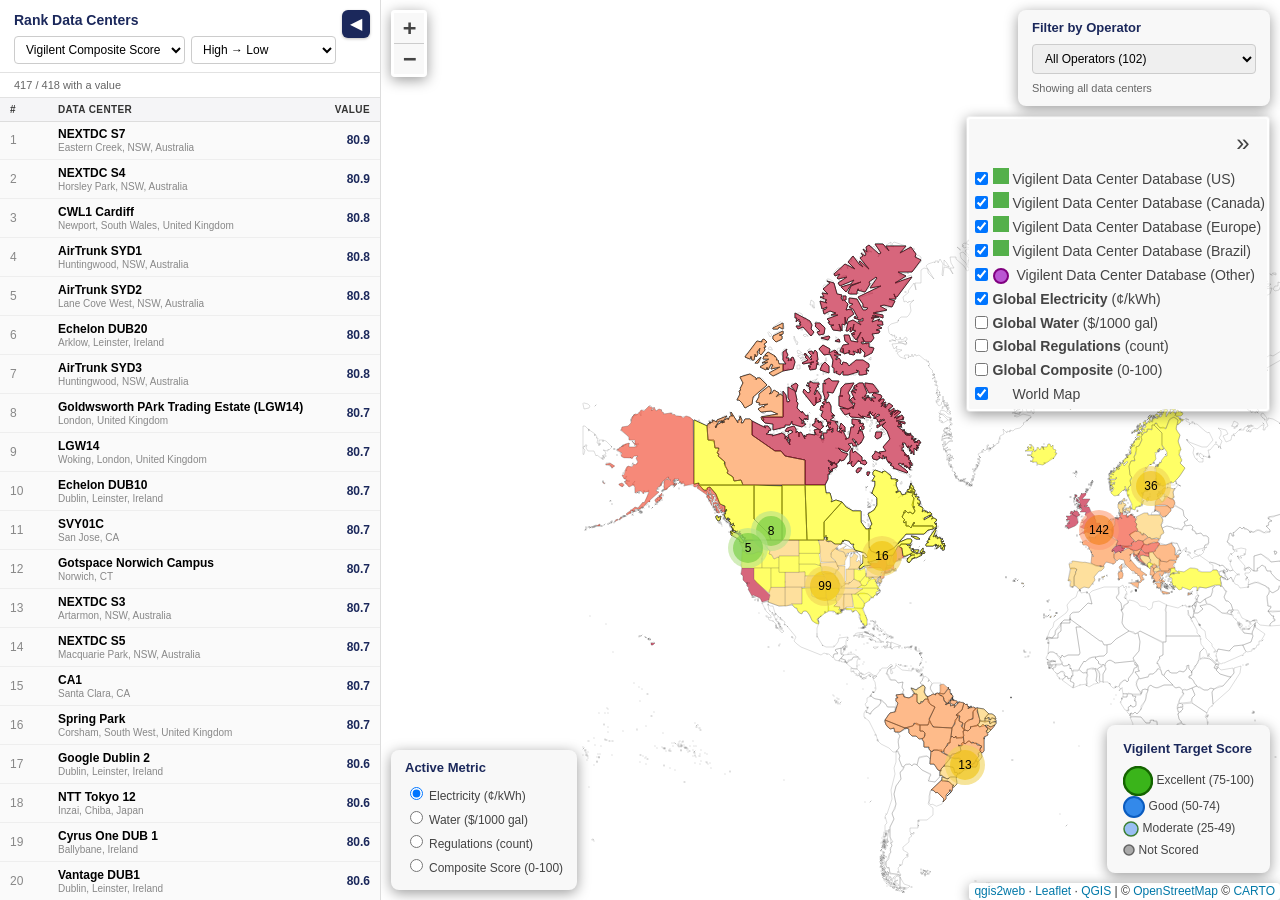
==== commit e2e2fe75: "Make sidebar collapsible with clear open/close affordances The previous collapse toggle was a small " ====
--- a/index.html
+++ b/index.html
@@ -19,12 +19,30 @@
         #app { display: flex; height: 100vh; }
         #sidebar { width: 380px; display: flex; flex-direction: column;
                    border-right: 1px solid #ddd; background: #fafafa;
-                   transition: margin-left 0.25s ease; }
+                   transition: margin-left 0.25s ease; position: relative; }
         #sidebar.collapsed { margin-left: -380px; }
-        #sidebar-header { padding: 12px 14px 8px 14px; border-bottom: 1px solid #e2e2e2;
-                          background: #fff; }
+        #sidebar-header { padding: 12px 44px 8px 14px; border-bottom: 1px solid #e2e2e2;
+                          background: #fff; position: relative; }
         #sidebar-header h2 { margin: 0 0 8px 0; font-size: 14px; color: #1b285b;
                              font-weight: 700; }
+        /* Collapse button sits inside the sidebar header at top-right. */
+        #sidebar-toggle { position: absolute; top: 10px; right: 10px; z-index: 1000;
+                          width: 28px; height: 28px; border-radius: 6px;
+                          background: #1b285b; color: #fff; border: 0;
+                          font-size: 16px; line-height: 1; cursor: pointer;
+                          box-shadow: 0 1px 3px rgba(0,0,0,0.25);
+                          display: flex; align-items: center; justify-content: center; }
+        #sidebar-toggle:hover { background: #2a3a80; }
+        /* When collapsed, show a separate floating button on the map that
+           expands the sidebar. Sits clear of Leaflet's zoom controls. */
+        #sidebar-expand { position: absolute; top: 14px; left: 14px; z-index: 1100;
+                          width: 44px; height: 44px; border-radius: 8px;
+                          background: #1b285b; color: #fff; border: 0;
+                          font-size: 20px; line-height: 1; cursor: pointer;
+                          box-shadow: 0 2px 8px rgba(0,0,0,0.25);
+                          display: none; align-items: center; justify-content: center; }
+        #sidebar-expand:hover { background: #2a3a80; }
+        body.sidebar-collapsed #sidebar-expand { display: flex; }
         #sidebar-header .controls { display: flex; gap: 6px; }
         #sidebar-header select { flex: 1; padding: 5px 7px; border: 1px solid #ccc;
                                  border-radius: 4px; font-size: 12px; background: #fff; }
@@ -47,17 +65,13 @@
         #sb-table .meta { font-size: 10px; color: #888; margin-top: 1px; }
         #map-wrap { flex: 1; position: relative; }
         #map { width: 100%; height: 100%; padding: 0; margin: 0; }
-        #sidebar-toggle { position: absolute; top: 12px; left: 12px; z-index: 1000;
-                          background: #fff; border: 1px solid #bbb; border-radius: 4px;
-                          padding: 6px 10px; font-size: 13px; font-weight: 600;
-                          cursor: pointer; box-shadow: 0 1px 4px rgba(0,0,0,0.15); }
-        #sidebar-toggle:hover { background: #f0f0f0; }
         </style>
         <title>Vigilent Data Center Map</title>
     </head>
     <body>
         <div id="app">
             <aside id="sidebar">
+                <button id="sidebar-toggle" title="Collapse sidebar" aria-label="Collapse sidebar">&#9664;</button>
                 <div id="sidebar-header">
                     <h2>Rank Data Centers</h2>
                     <div class="controls">
@@ -86,7 +100,7 @@
                 </div>
             </aside>
             <div id="map-wrap">
-                <button id="sidebar-toggle" title="Toggle sidebar">☰</button>
+                <button id="sidebar-expand" title="Open sidebar" aria-label="Open sidebar">&#9776;</button>
                 <div id="map"></div>
             </div>
         </div>
@@ -2854,11 +2868,18 @@
                 SB_DIR = e.target.value; renderTable();
             });
 
-            // Collapse toggle — also triggers map.invalidateSize so Leaflet
-            // re-computes tile bounds after the layout shift.
+            // Collapse/expand toggle — also triggers map.invalidateSize so
+            // Leaflet re-computes tile bounds after the layout shift.
+            function setCollapsed(collapsed) {
+                document.getElementById('sidebar').classList.toggle('collapsed', collapsed);
+                document.body.classList.toggle('sidebar-collapsed', collapsed);
+                setTimeout(function() { map.invalidateSize(); }, 260);
+            }
             document.getElementById('sidebar-toggle').addEventListener('click', function() {
-                document.getElementById('sidebar').classList.toggle('collapsed');
-                setTimeout(function() { map.invalidateSize(); }, 260);
+                setCollapsed(true);
+            });
+            document.getElementById('sidebar-expand').addEventListener('click', function() {
+                setCollapsed(false);
             });
 
             renderTable();
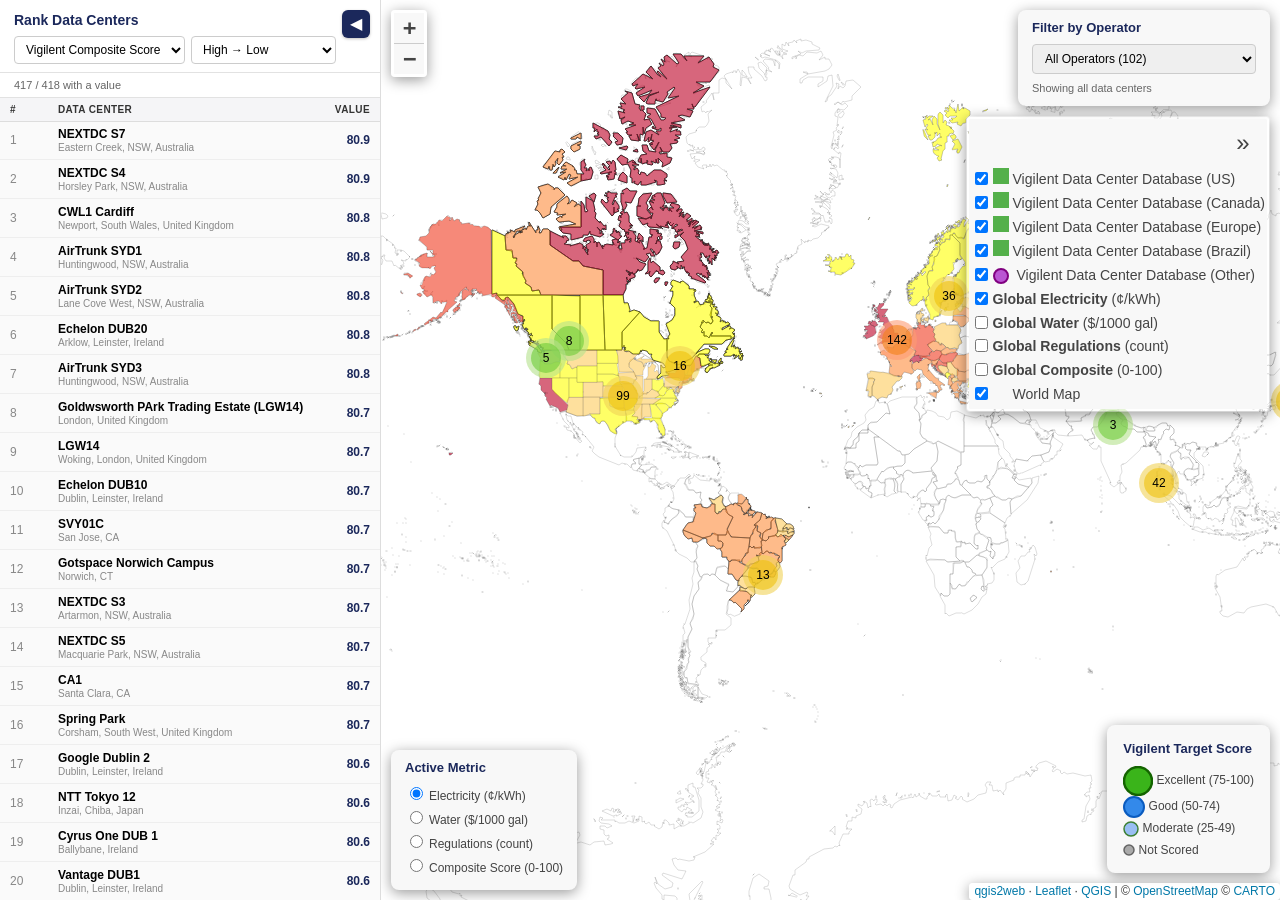
==== commit e8f31fc2: "Constrain map to one world copy so DCs always appear when dragging At low zoom Leaflet tiles would r" ====
--- a/index.html
+++ b/index.html
@@ -33,13 +33,16 @@
                           box-shadow: 0 1px 3px rgba(0,0,0,0.25);
                           display: flex; align-items: center; justify-content: center; }
         #sidebar-toggle:hover { background: #2a3a80; }
-        /* When collapsed, show a separate floating button on the map that
-           expands the sidebar. Sits clear of Leaflet's zoom controls. */
-        #sidebar-expand { position: absolute; top: 14px; left: 14px; z-index: 1100;
-                          width: 44px; height: 44px; border-radius: 8px;
+        /* When collapsed, an "expand" tab hugs the left edge of the map at
+           the vertical middle — clear of Leaflet's zoom controls (top-left),
+           operator filter (top-right), and legends (bottom). */
+        #sidebar-expand { position: absolute; top: 50%; left: 0; z-index: 1100;
+                          transform: translateY(-50%);
+                          width: 28px; height: 72px;
+                          border-radius: 0 8px 8px 0;
                           background: #1b285b; color: #fff; border: 0;
-                          font-size: 20px; line-height: 1; cursor: pointer;
-                          box-shadow: 0 2px 8px rgba(0,0,0,0.25);
+                          font-size: 18px; line-height: 1; cursor: pointer;
+                          box-shadow: 2px 2px 10px rgba(0,0,0,0.25);
                           display: none; align-items: center; justify-content: center; }
         #sidebar-expand:hover { background: #2a3a80; }
         body.sidebar-collapsed #sidebar-expand { display: flex; }
@@ -100,7 +103,7 @@
                 </div>
             </aside>
             <div id="map-wrap">
-                <button id="sidebar-expand" title="Open sidebar" aria-label="Open sidebar">&#9776;</button>
+                <button id="sidebar-expand" title="Open sidebar" aria-label="Open sidebar">&#9654;</button>
                 <div id="map"></div>
             </div>
         </div>
@@ -147,17 +150,27 @@
         <script src="data/GlobalComposite.js"></script>
         <script>
         var map = L.map('map', {
-            zoomControl:false, maxZoom:28, minZoom:1
+            zoomControl:false, maxZoom:28, minZoom:2,
+            // Constrain to a single copy of the world so panning far left/right
+            // can never reveal an empty basemap copy where choropleths and
+            // markers don't exist.
+            maxBounds: [[-85, -180], [85, 180]],
+            maxBoundsViscosity: 1.0,
+            worldCopyJump: true,
         }).fitBounds([[-4.0151388104335695,-153.752379172326],[85.73759822358907,-32.0818835913536]]);
         var hash = new L.Hash(map);
 
-        // Streets basemap — CartoDB Voyager tiles (light, city-name-rich)
+        // Streets basemap — CartoDB Voyager tiles (light, city-name-rich).
+        // noWrap pairs with the map's maxBounds so only one copy of the world
+        // ever renders.
         var streetsBasemap = L.tileLayer(
             'https://{s}.basemaps.cartocdn.com/rastertiles/voyager/{z}/{x}/{y}{r}.png',
             {
                 attribution: '&copy; <a href="https://www.openstreetmap.org/copyright">OpenStreetMap</a> &copy; <a href="https://carto.com/attributions">CARTO</a>',
                 subdomains: 'abcd',
                 maxZoom: 19,
+                noWrap: true,
+                bounds: [[-90, -180], [90, 180]],
             }
         );
         streetsBasemap.addTo(map);
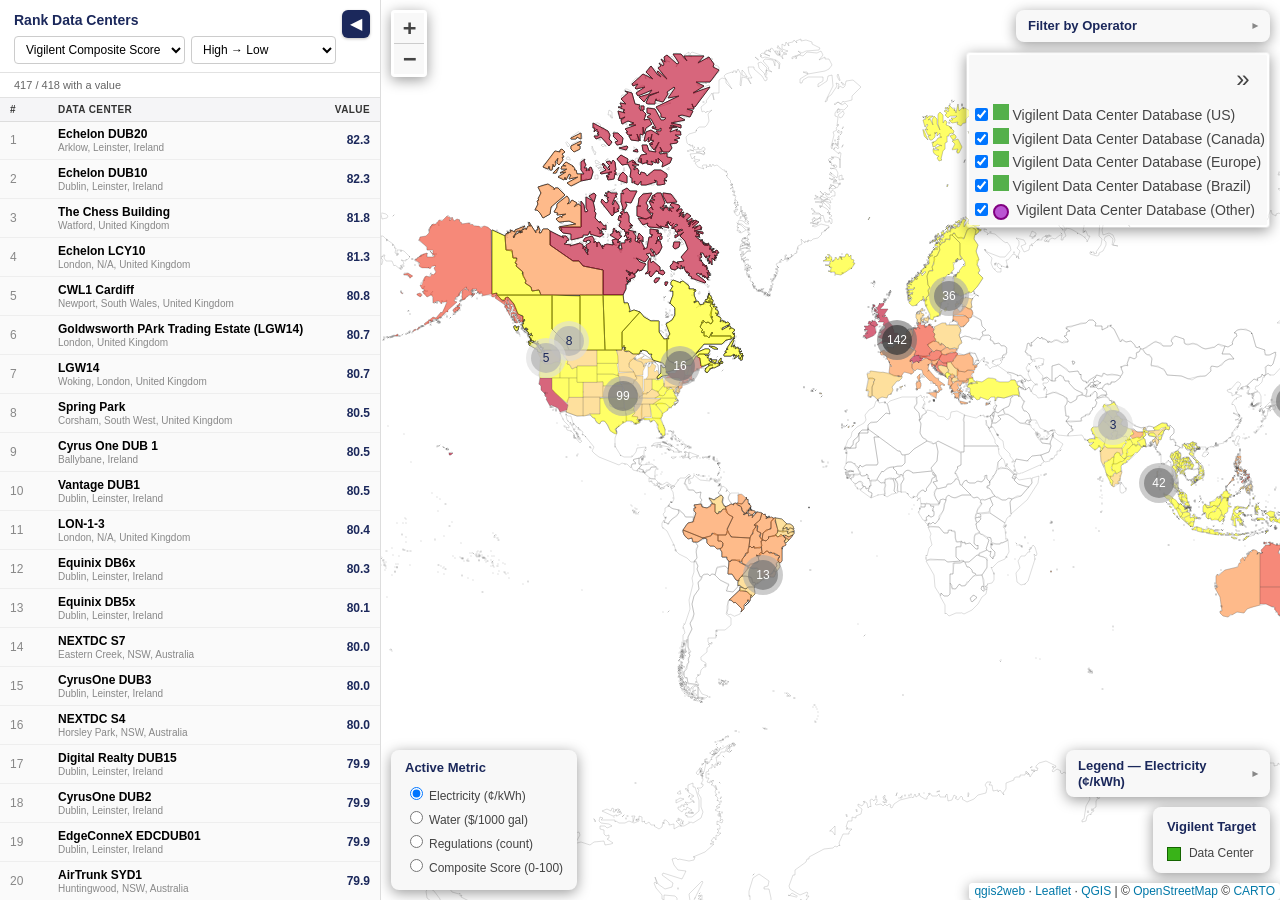
==== commit fe8f4503: "Add APAC choropleths, capacity-factor model, and map UX overhaul Model: - Add capacity_factor (0.70)" ====
--- a/index.html
+++ b/index.html
@@ -14,6 +14,37 @@
         <link rel="stylesheet" href="css/MarkerCluster.Default.css">
         <link rel="stylesheet" href="css/leaflet.photon.css">
         <style>
+        /* Collapsible map-overlay controls — header always visible, body hides when .collapsed */
+        .cc { transition: padding 0.12s; }
+        .cc .cc-header {
+            cursor: pointer;
+            display: flex;
+            align-items: center;
+            justify-content: space-between;
+            gap: 8px;
+            font-weight: 700;
+            font-size: 13px;
+            color: #1b285b;
+            user-select: none;
+            line-height: 1.2;
+        }
+        .cc .cc-chevron {
+            font-size: 10px;
+            color: #888;
+            transition: transform 0.15s;
+            font-family: monospace;
+        }
+        .cc.collapsed .cc-chevron { transform: rotate(-90deg); }
+        .cc .cc-body { margin-top: 8px; }
+        .cc.collapsed .cc-body { display: none; }
+        .cc.collapsed { padding: 8px 12px !important; }
+        /* Override default green-yellow-red cluster ramp with grayscale */
+        .marker-cluster-small      { background-color: rgba(220,220,220,0.60) !important; }
+        .marker-cluster-small  div { background-color: rgba(180,180,180,0.70) !important; color: #1b285b; }
+        .marker-cluster-medium     { background-color: rgba(170,170,170,0.60) !important; }
+        .marker-cluster-medium div { background-color: rgba(120,120,120,0.70) !important; color: #fff; }
+        .marker-cluster-large      { background-color: rgba(110,110,110,0.60) !important; }
+        .marker-cluster-large  div { background-color: rgba(60,60,60,0.75)   !important; color: #fff; }
         html, body { width: 100%; height: 100%; padding: 0; margin: 0;
                      font-family: -apple-system, BlinkMacSystemFont, sans-serif; }
         #app { display: flex; height: 100vh; }
@@ -2151,21 +2182,18 @@
         }
 
         // Shared score-based marker style for all DC layers
-        function scoredMarkerStyle(feature, pane) {
-            var score = feature.properties['composite_score'];
-            var radius, fillColor, strokeColor, weight;
-            if (score == null) {
-                radius = 5; fillColor = 'rgba(150,150,150,0.8)'; strokeColor = 'rgba(100,100,100,1)'; weight = 1.5;
-            } else if (score >= 75) {
-                radius = 14; fillColor = 'rgba(37,172,1,0.9)'; strokeColor = 'rgba(20,100,0,1)'; weight = 2.5;
-            } else if (score >= 50) {
-                radius = 10; fillColor = 'rgba(16,117,232,0.85)'; strokeColor = 'rgba(10,91,191,1)'; weight = 2.0;
-            } else if (score >= 25) {
-                radius = 7; fillColor = 'rgba(136,180,242,0.85)'; strokeColor = 'rgba(61,128,53,1)'; weight = 1.5;
-            } else {
-                radius = 5; fillColor = 'rgba(215,231,248,0.85)'; strokeColor = 'rgba(100,100,100,1)'; weight = 1.5;
-            }
-            return { pane: pane, radius: radius, opacity: 1, color: strokeColor, dashArray: '', lineCap: 'round', lineJoin: 'round', weight: weight, fill: true, fillOpacity: 1, fillColor: fillColor, interactive: true };
+        // Uniform green-square icon used for every DC marker across all regions.
+        // (Score-based circle styling was removed per Adam's request; one icon to
+        // keep the map visually quiet and consistent.)
+        var greenSquareIcon = L.divIcon({
+            className: 'dc-square-icon',
+            iconSize: [12, 12],
+            iconAnchor: [6, 6],
+            popupAnchor: [0, -6],
+            html: '<div style="width:12px;height:12px;background:rgba(37,172,1,0.9);border:1.5px solid rgba(20,100,0,1);box-sizing:border-box;"></div>',
+        });
+        function dcMarker(feature, latlng) {
+            return L.marker(latlng, { icon: greenSquareIcon });
         }
 
         // ============================================================
@@ -2208,11 +2236,18 @@
             'rgba(189,201,225,0.60)',    // 1
             'rgba(115,178,216,0.60)'     // 2+
         ];
-        var COMP_BREAKS  = [33, 67, 100];
+        // 7-bin ColorBrewer Greens ramp. Breaks calibrated to the real
+        // distribution (~p15 / p30 / p45 / p60 / p75 / p90) so the US
+        // shows gradient variation instead of one flat color.
+        var COMP_BREAKS  = [15, 20, 25, 35, 45, 55, 100];
         var COMP_COLORS  = [
-            'rgba(247,252,245,0.60)',    // 0..33
-            'rgba(123,199,124,0.60)',    // 33..67
-            'rgba(0,68,27,0.60)'         // 67..100
+            'rgba(247,252,245,0.60)',    // 0..15   palest
+            'rgba(199,233,192,0.60)',    // 15..20
+            'rgba(161,217,155,0.60)',    // 20..25
+            'rgba(116,196,118,0.60)',    // 25..35
+            'rgba(65,171,93,0.60)',      // 35..45
+            'rgba(35,139,69,0.60)',      // 45..55
+            'rgba(0,68,27,0.60)'         // 55..100  darkest
         ];
 
         function makeGlobalStyle(paneName, breaks, colors) {
@@ -2228,18 +2263,31 @@
                 };
             };
         }
-        function globalPopup(metricLabel, unitFmt) {
+        function globalPopup(activeMetric) {
+            // activeMetric: one of 'electricity' | 'water' | 'regulations' | 'composite'
+            // Bolds the matching row in the metric table; no duplicate top row.
             return function(feature, layer) {
                 var p = feature.properties;
+                function row(key, label, valStr) {
+                    var bold = (key === activeMetric);
+                    var open = bold ? '<b>' : '';
+                    var close = bold ? '</b>' : '';
+                    return '<tr><td>' + open + label + close + '</td>'
+                        + '<td style="text-align:right">' + open + valStr + close + '</td></tr>';
+                }
+                var elecStr = (p.electricity_rate_cents_per_kwh != null ? p.electricity_rate_cents_per_kwh.toFixed(2) + ' ¢/kWh' : 'N/A');
+                var waterStr = (p.water_rate_per_1000_gal != null ? '$' + p.water_rate_per_1000_gal.toFixed(2) + '/1k gal' : 'N/A');
+                var regsStr = (p.regulations_count != null ? p.regulations_count + ' statutes' : 'N/A');
+                var compStr = (p.global_composite != null ? p.global_composite.toFixed(1) + '/100' : 'N/A');
+
                 var html = '<div style="font-family:-apple-system,BlinkMacSystemFont,sans-serif;min-width:220px;">';
                 html += '<div style="font-weight:700;color:#1b285b;font-size:14px;">' + (p.Name||'') + '</div>';
                 html += '<div style="color:#666;font-size:12px;margin-bottom:6px;">' + (p.Region||'') + '</div>';
                 html += '<table style="width:100%;font-size:12px;border-collapse:collapse;">';
-                html += '<tr><td><b>' + metricLabel + '</b></td><td style="text-align:right">' + unitFmt(p.value) + '</td></tr>';
-                html += '<tr><td>Electricity</td><td style="text-align:right">' + (p.electricity_rate_cents_per_kwh != null ? p.electricity_rate_cents_per_kwh.toFixed(2) + ' ¢/kWh' : 'N/A') + '</td></tr>';
-                html += '<tr><td>Water</td><td style="text-align:right">' + (p.water_rate_per_1000_gal != null ? '$' + p.water_rate_per_1000_gal.toFixed(2) + '/1k gal' : 'N/A') + '</td></tr>';
-                html += '<tr><td>Regulations</td><td style="text-align:right">' + (p.regulations_count != null ? p.regulations_count : 'N/A') + '</td></tr>';
-                html += '<tr><td><b>Global Composite</b></td><td style="text-align:right"><b>' + (p.global_composite != null ? p.global_composite.toFixed(1) : 'N/A') + '/100</b></td></tr>';
+                html += row('electricity', 'Electricity', elecStr);
+                html += row('water',       'Water',       waterStr);
+                html += row('regulations', 'Regulations', regsStr);
+                html += row('composite',   'Global Composite', compStr);
                 html += '</table></div>';
                 layer.bindPopup(html, {maxHeight: 300});
             };
@@ -2253,22 +2301,22 @@
         var layer_GlobalElectricity = new L.geoJson(json_GlobalElectricity, {
             pane:'pane_GlobalElectricity',
             style: makeGlobalStyle('pane_GlobalElectricity', ELEC_BREAKS, ELEC_COLORS),
-            onEachFeature: globalPopup('Electricity', function(v){return v != null ? v.toFixed(2) + ' ¢/kWh' : 'N/A';}),
+            onEachFeature: globalPopup('electricity'),
         });
         var layer_GlobalWater = new L.geoJson(json_GlobalWater, {
             pane:'pane_GlobalWater',
             style: makeGlobalStyle('pane_GlobalWater', WATER_BREAKS, WATER_COLORS),
-            onEachFeature: globalPopup('Water', function(v){return v != null ? '$' + v.toFixed(2) + '/1k gal' : 'N/A';}),
+            onEachFeature: globalPopup('water'),
         });
         var layer_GlobalRegulations = new L.geoJson(json_GlobalRegulations, {
             pane:'pane_GlobalRegulations',
             style: makeGlobalStyle('pane_GlobalRegulations', REG_BREAKS, REG_COLORS),
-            onEachFeature: globalPopup('Regulations', function(v){return v != null ? v + ' statutes' : 'N/A';}),
+            onEachFeature: globalPopup('regulations'),
         });
         var layer_GlobalComposite = new L.geoJson(json_GlobalComposite, {
             pane:'pane_GlobalComposite',
             style: makeGlobalStyle('pane_GlobalComposite', COMP_BREAKS, COMP_COLORS),
-            onEachFeature: globalPopup('Composite', function(v){return v != null ? v.toFixed(1) + '/100' : 'N/A';}),
+            onEachFeature: globalPopup('composite'),
         });
         // Electricity is the default-on global layer (matches radio default)
         layer_GlobalElectricity.addTo(map);
@@ -2293,7 +2341,7 @@
                     feature: feature,
                     variables: {}
                 };
-                return L.circleMarker(latlng, style_VigilentDataCenterDatabaseBrazil_19_0(feature));
+                return dcMarker(feature, latlng);
             },
         });
         var cluster_VigilentDataCenterDatabaseBrazil_19 = new L.MarkerClusterGroup({showCoverageOnHover: false,
@@ -2319,7 +2367,7 @@
             pane: 'pane_VigilentDataCenterDatabaseOther_23',
             onEachFeature: pop_VigilentDataCenterDatabaseOther_23,
             pointToLayer: function (feature, latlng) {
-                return L.circleMarker(latlng, style_VigilentDataCenterDatabaseOther_23_0(feature));
+                return dcMarker(feature, latlng);
             },
         });
         var cluster_VigilentDataCenterDatabaseOther_23 = new L.MarkerClusterGroup({showCoverageOnHover: false,
@@ -2348,7 +2396,7 @@
                     feature: feature,
                     variables: {}
                 };
-                return L.circleMarker(latlng, style_VigilentDataCenterDatabaseEurope_20_0(feature));
+                return dcMarker(feature, latlng);
             },
         });
         var cluster_VigilentDataCenterDatabaseEurope_20 = new L.MarkerClusterGroup({showCoverageOnHover: false,
@@ -2377,7 +2425,7 @@
                     feature: feature,
                     variables: {}
                 };
-                return L.circleMarker(latlng, style_VigilentDataCenterDatabaseCanada_21_0(feature));
+                return dcMarker(feature, latlng);
             },
         });
         var cluster_VigilentDataCenterDatabaseCanada_21 = new L.MarkerClusterGroup({showCoverageOnHover: false,
@@ -2447,7 +2495,7 @@
                     feature: feature,
                     variables: {}
                 };
-                return L.circleMarker(latlng, style_VigilentDataCenterDatabaseUS_22_0(feature));
+                return dcMarker(feature, latlng);
             },
         });
         var cluster_VigilentDataCenterDatabaseUS_22 = new L.MarkerClusterGroup({showCoverageOnHover: false,
@@ -2457,22 +2505,57 @@
 
         bounds_group.addLayer(layer_VigilentDataCenterDatabaseUS_22);
         cluster_VigilentDataCenterDatabaseUS_22.addTo(map);
-        // --- Vigilent Target Score Legend ---
+        // Helper — wrap a Leaflet control's div with a collapsible header.
+        // Returns the body element for the caller to populate / re-populate later.
+        function buildCollapsibleControl(div, title, options) {
+            var opts = options || {};
+            var startCollapsed = opts.startCollapsed !== false; // default = collapsed
+            div.classList.add('cc');
+            if (startCollapsed) div.classList.add('collapsed');
+            div.style.background = 'white';
+            div.style.padding = '10px 14px';
+            div.style.borderRadius = '8px';
+            div.style.boxShadow = '0 2px 8px rgba(0,0,0,0.2)';
+            div.style.fontFamily = '-apple-system, BlinkMacSystemFont, sans-serif';
+            div.style.fontSize = '13px';
+            if (opts.maxWidth) div.style.width = opts.maxWidth;
+            var header = document.createElement('div');
+            header.className = 'cc-header';
+            header.innerHTML = '<span class="cc-title">' + title + '</span>'
+                            + '<span class="cc-chevron">▼</span>';
+            var body = document.createElement('div');
+            body.className = 'cc-body';
+            div.appendChild(header);
+            div.appendChild(body);
+            header.addEventListener('click', function(e) {
+                if (e.target.tagName === 'INPUT' || e.target.tagName === 'BUTTON') return;
+                div.classList.toggle('collapsed');
+            });
+            L.DomEvent.disableClickPropagation(div);
+            L.DomEvent.disableScrollPropagation(div);
+            return body;
+        }
+
+        // --- Vigilent Target Score Legend --- (always visible, NOT collapsible)
         var vigilentLegend = L.control({position: 'bottomright'});
         vigilentLegend.onAdd = function(map) {
             var div = L.DomUtil.create('div', 'info legend');
             div.style.background = 'white';
-            div.style.padding = '12px 16px';
+            div.style.padding = '10px 14px';
             div.style.borderRadius = '8px';
             div.style.boxShadow = '0 2px 8px rgba(0,0,0,0.2)';
+            div.style.fontFamily = '-apple-system, BlinkMacSystemFont, sans-serif';
             div.style.fontSize = '12px';
-            div.style.lineHeight = '1.8';
-            div.style.fontFamily = '-apple-system, BlinkMacSystemFont, sans-serif';
-            div.innerHTML = '<div style="font-weight:700; font-size:13px; margin-bottom:6px; color:#1b285b;">Vigilent Target Score</div>';
-            div.innerHTML += '<div><svg width="30" height="30" style="vertical-align:middle;"><circle cx="15" cy="15" r="14" fill="rgba(37,172,1,0.9)" stroke="rgba(20,100,0,1)" stroke-width="2.5"/></svg> <span style="vertical-align:middle;">Excellent (75-100)</span></div>';
-            div.innerHTML += '<div><svg width="22" height="22" style="vertical-align:middle;"><circle cx="11" cy="11" r="10" fill="rgba(16,117,232,0.85)" stroke="rgba(10,91,191,1)" stroke-width="2"/></svg> <span style="vertical-align:middle;">Good (50-74)</span></div>';
-            div.innerHTML += '<div><svg width="16" height="16" style="vertical-align:middle;"><circle cx="8" cy="8" r="7" fill="rgba(136,180,242,0.85)" stroke="rgba(61,128,53,1)" stroke-width="1.5"/></svg> <span style="vertical-align:middle;">Moderate (25-49)</span></div>';
-            div.innerHTML += '<div><svg width="12" height="12" style="vertical-align:middle;"><circle cx="6" cy="6" r="5" fill="rgba(150,150,150,0.8)" stroke="rgba(100,100,100,1)" stroke-width="1.5"/></svg> <span style="vertical-align:middle;">Not Scored</span></div>';
+            div.style.lineHeight = '1.6';
+            // Uniform green-square key (matches the new dcMarker style)
+            div.innerHTML =
+                '<div style="font-weight:700; font-size:13px; margin-bottom:6px; color:#1b285b;">Vigilent Target</div>'
+              + '<div style="display:flex; align-items:center; gap:8px;">'
+              + '<span style="display:inline-block; width:12px; height:12px; background:rgba(37,172,1,0.9); border:1.5px solid rgba(20,100,0,1);"></span>'
+              + '<span>Data Center</span>'
+              + '</div>';
+            L.DomEvent.disableClickPropagation(div);
+            L.DomEvent.disableScrollPropagation(div);
             return div;
         };
         vigilentLegend.addTo(map);
@@ -2494,44 +2577,46 @@
         });
         var operatorList = Array.from(operators).sort();
 
+        // Selected operators (empty Set = "show all"). Multi-select for comparison.
+        var selectedOperators = new Set();
+
         var operatorFilter = L.control({position: 'topright'});
         operatorFilter.onAdd = function(map) {
             var div = L.DomUtil.create('div', 'info operator-filter');
-            div.style.background = 'white';
-            div.style.padding = '10px 14px';
-            div.style.borderRadius = '8px';
-            div.style.boxShadow = '0 2px 8px rgba(0,0,0,0.2)';
-            div.style.fontFamily = '-apple-system, BlinkMacSystemFont, sans-serif';
-            div.style.fontSize = '13px';
-            div.style.maxHeight = '400px';
-            div.style.overflowY = 'auto';
-
-            var title = '<div style="font-weight:700; font-size:13px; margin-bottom:8px; color:#1b285b;">Filter by Operator</div>';
-            var select = '<select id="operator-select" style="width:100%; padding:6px 8px; border:1px solid #ccc; border-radius:4px; font-size:12px; font-family:inherit;">';
-            select += '<option value="">All Operators (' + operatorList.length + ')</option>';
+            var body = buildCollapsibleControl(div, 'Filter by Operator', {maxWidth: '230px'});
+            var html = '<div style="font-size:11px; color:#888; margin-bottom:6px;">Select one or more to compare. Empty = show all.</div>';
+            html += '<input type="text" id="operator-search" placeholder="Search operators..." '
+                  + 'style="width:100%; padding:5px 7px; border:1px solid #ccc; border-radius:4px; font-size:12px; box-sizing:border-box; margin-bottom:6px;">';
+            html += '<div style="display:flex; gap:6px; margin-bottom:6px;">';
+            html += '<button id="operator-clear" style="flex:1; padding:4px 6px; border:1px solid #ccc; background:#f8f8f8; border-radius:4px; font-size:11px; cursor:pointer;">Clear</button>';
+            html += '<button id="operator-all" style="flex:1; padding:4px 6px; border:1px solid #ccc; background:#f8f8f8; border-radius:4px; font-size:11px; cursor:pointer;">Select All</button>';
+            html += '</div>';
+            html += '<div id="operator-list" style="max-height:260px; overflow-y:auto; border:1px solid #eee; border-radius:4px; padding:4px 6px;">';
             operatorList.forEach(function(op) {
-                select += '<option value="' + op + '">' + op + '</option>';
+                var safe = op.replace(/"/g, '&quot;');
+                html += '<label class="op-row" data-op="' + safe + '" style="display:block; padding:2px 0; font-size:12px; cursor:pointer; user-select:none;">';
+                html += '<input type="checkbox" value="' + safe + '" style="margin-right:6px; vertical-align:middle;">';
+                html += '<span>' + safe + '</span>';
+                html += '</label>';
             });
-            select += '</select>';
-            var countDiv = '<div id="operator-count" style="margin-top:6px; font-size:11px; color:#666;">Showing all data centers</div>';
-            div.innerHTML = title + select + countDiv;
-
-            // Prevent map interaction when clicking on the control
-            L.DomEvent.disableClickPropagation(div);
-            L.DomEvent.disableScrollPropagation(div);
+            html += '</div>';
+            html += '<div id="operator-count" style="margin-top:6px; font-size:11px; color:#666;">Showing all data centers</div>';
+            body.innerHTML = html;
             return div;
         };
         operatorFilter.addTo(map);
 
-        // Filter function
-        function filterByOperator(selectedOp) {
+        // --- Filter logic ---
+        function filterByOperators() {
+            var sel = selectedOperators;
+            var matchAll = (sel.size === 0);
             var shown = 0, total = 0;
             allDcLayers.forEach(function(item) {
                 item.cluster.clearLayers();
                 item.geoLayer.eachLayer(function(layer) {
                     total++;
                     var op = layer.feature.properties['Operator'] || layer.feature.properties['operator'] || '';
-                    if (!selectedOp || op === selectedOp) {
+                    if (matchAll || sel.has(op)) {
                         item.cluster.addLayer(layer);
                         shown++;
                     }
@@ -2539,20 +2624,60 @@
             });
             var countEl = document.getElementById('operator-count');
             if (countEl) {
-                if (!selectedOp) {
+                if (matchAll) {
                     countEl.textContent = 'Showing all ' + total + ' data centers';
                 } else {
-                    countEl.textContent = 'Showing ' + shown + ' of ' + total + ' data centers';
+                    countEl.textContent = 'Showing ' + shown + ' of ' + total +
+                        ' (' + sel.size + ' operator' + (sel.size === 1 ? '' : 's') + ')';
                 }
             }
         }
 
-        // Attach event listener after DOM ready
+        // --- Wire up controls after DOM ready ---
         setTimeout(function() {
-            var sel = document.getElementById('operator-select');
-            if (sel) {
-                sel.addEventListener('change', function() {
-                    filterByOperator(this.value);
+            // Checkbox toggle handlers
+            document.querySelectorAll('#operator-list input[type="checkbox"]').forEach(function(cb) {
+                cb.addEventListener('change', function() {
+                    if (cb.checked) selectedOperators.add(cb.value);
+                    else selectedOperators.delete(cb.value);
+                    filterByOperators();
+                });
+            });
+            // Search box
+            var searchEl = document.getElementById('operator-search');
+            if (searchEl) {
+                searchEl.addEventListener('input', function() {
+                    var q = (this.value || '').trim().toLowerCase();
+                    document.querySelectorAll('#operator-list .op-row').forEach(function(row) {
+                        var op = (row.getAttribute('data-op') || '').toLowerCase();
+                        row.style.display = (!q || op.indexOf(q) >= 0) ? 'block' : 'none';
+                    });
+                });
+            }
+            // Clear button
+            var clearBtn = document.getElementById('operator-clear');
+            if (clearBtn) {
+                clearBtn.addEventListener('click', function() {
+                    selectedOperators.clear();
+                    document.querySelectorAll('#operator-list input[type="checkbox"]').forEach(function(cb) {
+                        cb.checked = false;
+                    });
+                    filterByOperators();
+                });
+            }
+            // Select All button (selects only currently visible — respects search)
+            var allBtn = document.getElementById('operator-all');
+            if (allBtn) {
+                allBtn.addEventListener('click', function() {
+                    document.querySelectorAll('#operator-list .op-row').forEach(function(row) {
+                        if (row.style.display === 'none') return;
+                        var cb = row.querySelector('input[type="checkbox"]');
+                        if (cb && !cb.checked) {
+                            cb.checked = true;
+                            selectedOperators.add(cb.value);
+                        }
+                    });
+                    filterByOperators();
                 });
             }
         }, 100);
@@ -2563,10 +2688,9 @@
             {label: '<img src="legend/VigilentDataCenterDatabaseEurope_20.png" /> Vigilent Data Center Database (Europe)', layer: cluster_VigilentDataCenterDatabaseEurope_20},
             {label: '<img src="legend/VigilentDataCenterDatabaseBrazil_19.png" /> Vigilent Data Center Database (Brazil)', layer: cluster_VigilentDataCenterDatabaseBrazil_19},
             {label: '<span style="display:inline-block;width:12px;height:12px;border-radius:50%;background:rgba(186,85,211,1);border:2px solid rgba(128,0,128,1);margin-right:4px;vertical-align:middle;"></span> Vigilent Data Center Database (Other)', layer: cluster_VigilentDataCenterDatabaseOther_23},
-        {label: '<b>Global Electricity</b> (¢/kWh)', layer: layer_GlobalElectricity},
-        {label: '<b>Global Water</b> ($/1000 gal)', layer: layer_GlobalWater},
-        {label: '<b>Global Regulations</b> (count)', layer: layer_GlobalRegulations},
-        {label: '<b>Global Composite</b> (0-100)', layer: layer_GlobalComposite},
+        // Global metric layers intentionally NOT in the layer tree — they're
+        // controlled exclusively by the Active Metric radio (bottom-left)
+        // so users can't accidentally select multiple metrics at once.
         // Legacy per-region layers — kept loaded in memory but hidden from the
         // layer tree so the global gradients display cleanly.
         /*
@@ -2592,9 +2716,9 @@
             {label: 'Brazil<br /><table><tr><td style="text-align: center;"><img src="legend/BrazilCompositeScore_1_0330.png" /></td><td>0 - 33</td></tr><tr><td style="text-align: center;"><img src="legend/BrazilCompositeScore_1_33671.png" /></td><td>33 - 67</td></tr><tr><td style="text-align: center;"><img src="legend/BrazilCompositeScore_1_671002.png" /></td><td>67 - 100</td></tr></table>', layer: layer_BrazilCompositeScore_1},]},
         ]
         */
-        ,
-            // Canada and Brazil outlines always visible (not toggleable)
-            {label: '<img src="legend/WorldMap_0.png" /> World Map', layer: layer_WorldMap_0},]
+        ]
+            // World Map is always rendered (added at init via map.addLayer above);
+            // intentionally NOT in the overlaysTree so it's not toggleable.
         var lay = L.control.layers.tree(null, overlaysTree,{
             //namedToggle: true,
             //selectorBack: false,
@@ -2602,7 +2726,7 @@
             //openedSymbol: '&#8863; &#x1f5c1;',
             //collapseAll: 'Collapse all',
             //expandAll: 'Expand all',
-            collapsed: false, 
+            collapsed: true,
         });
         lay.addTo(map);
         // --- Mutually Exclusive Metric Groups ---
@@ -2675,7 +2799,7 @@
             _mutexActive = false;
         });
 
-        // --- Radio Button Control ---
+        // --- Radio Button Control --- (always visible, NOT collapsible per user request)
         var metricRadio = L.control({position: 'bottomleft'});
         metricRadio.onAdd = function(map) {
             var div = L.DomUtil.create('div', 'info metric-radio-control');
@@ -2707,6 +2831,71 @@
             return div;
         };
         metricRadio.addTo(map);
+
+        // ─────────────────────────────────────────────────────────────────
+        // Dynamic Legend — swaps bins/colors when active metric changes
+        // ─────────────────────────────────────────────────────────────────
+        var metricLegendSpec = {
+            electricity: { label: 'Electricity (¢/kWh)', breaks: ELEC_BREAKS, colors: ELEC_COLORS, fmt: function(v){return v.toFixed(1);} },
+            water:       { label: 'Water ($/1000 gal)',  breaks: WATER_BREAKS, colors: WATER_COLORS, fmt: function(v){return '$' + v.toFixed(1);} },
+            regulations: { label: 'Regulations (count)', breaks: REG_BREAKS, colors: REG_COLORS, fmt: function(v){return v.toFixed(0);} },
+            composite:   { label: 'Composite (0-100)',   breaks: COMP_BREAKS, colors: COMP_COLORS, fmt: function(v){return v.toFixed(0);} },
+        };
+        var metricLegend = L.control({position: 'bottomright'});
+        metricLegend.onAdd = function() {
+            var div = L.DomUtil.create('div', 'info metric-legend-control');
+            // Use the collapsible wrapper; body is populated by renderLegend()
+            buildCollapsibleControl(div, 'Legend', {maxWidth: '180px'});
+            return div;
+        };
+        metricLegend.addTo(map);
+
+        function renderLegend(metric) {
+            // Match _ramp(): bin i covers (breaks[i-1], breaks[i]]; arrays
+            // have equal length; last color also catches values > max break.
+            var spec = metricLegendSpec[metric];
+            if (!spec) return;
+            var ctrl = document.querySelector('.metric-legend-control');
+            if (!ctrl) return;
+            var titleEl = ctrl.querySelector('.cc-title');
+            var body = ctrl.querySelector('.cc-body');
+            if (titleEl) titleEl.textContent = 'Legend — ' + spec.label;
+            if (!body) return;
+            var html = '';
+            for (var i = 0; i < spec.colors.length; i++) {
+                var lo = i === 0 ? null : spec.breaks[i-1];
+                var hi = spec.breaks[i];
+                var rangeText;
+                if (metric === 'regulations') {
+                    if (i === 0) rangeText = '0';
+                    else if (i === spec.colors.length - 1) rangeText = (spec.breaks[i-1] + 1) + '+';
+                    else rangeText = String(spec.breaks[i]);
+                } else if (lo === null) {
+                    rangeText = '≤ ' + spec.fmt(hi);
+                } else {
+                    rangeText = spec.fmt(lo) + ' – ' + spec.fmt(hi);
+                }
+                html += '<div style="display:flex;align-items:center;margin:3px 0;font-size:12px;">';
+                html += '<span style="display:inline-block;width:22px;height:14px;background:' + spec.colors[i] + ';border:1px solid #999;margin-right:8px;"></span>';
+                html += '<span>' + rangeText + '</span>';
+                html += '</div>';
+            }
+            html += '<div style="margin-top:6px;padding-top:6px;border-top:1px solid #eee;font-size:10px;color:#888;line-height:1.3;">Bins shared across all regions<br>for cross-comparison.</div>';
+            body.innerHTML = html;
+        }
+        // Render initial legend (matches default electricity layer)
+        renderLegend('electricity');
+        // Re-render whenever active metric switches
+        var _origSwitchMetricGroup = switchMetricGroup;
+        switchMetricGroup = function(groupName) {
+            _origSwitchMetricGroup(groupName);
+            renderLegend(groupName);
+        };
+        // Also catch radio toggle -> overlayadd path
+        map.on('overlayadd', function(e) {
+            var g = layerToGroup[L.stamp(e.layer)];
+            if (g) renderLegend(g);
+        });
 
 		document.addEventListener("DOMContentLoaded", function() {
             // set new Layers List height which considers toggle icon
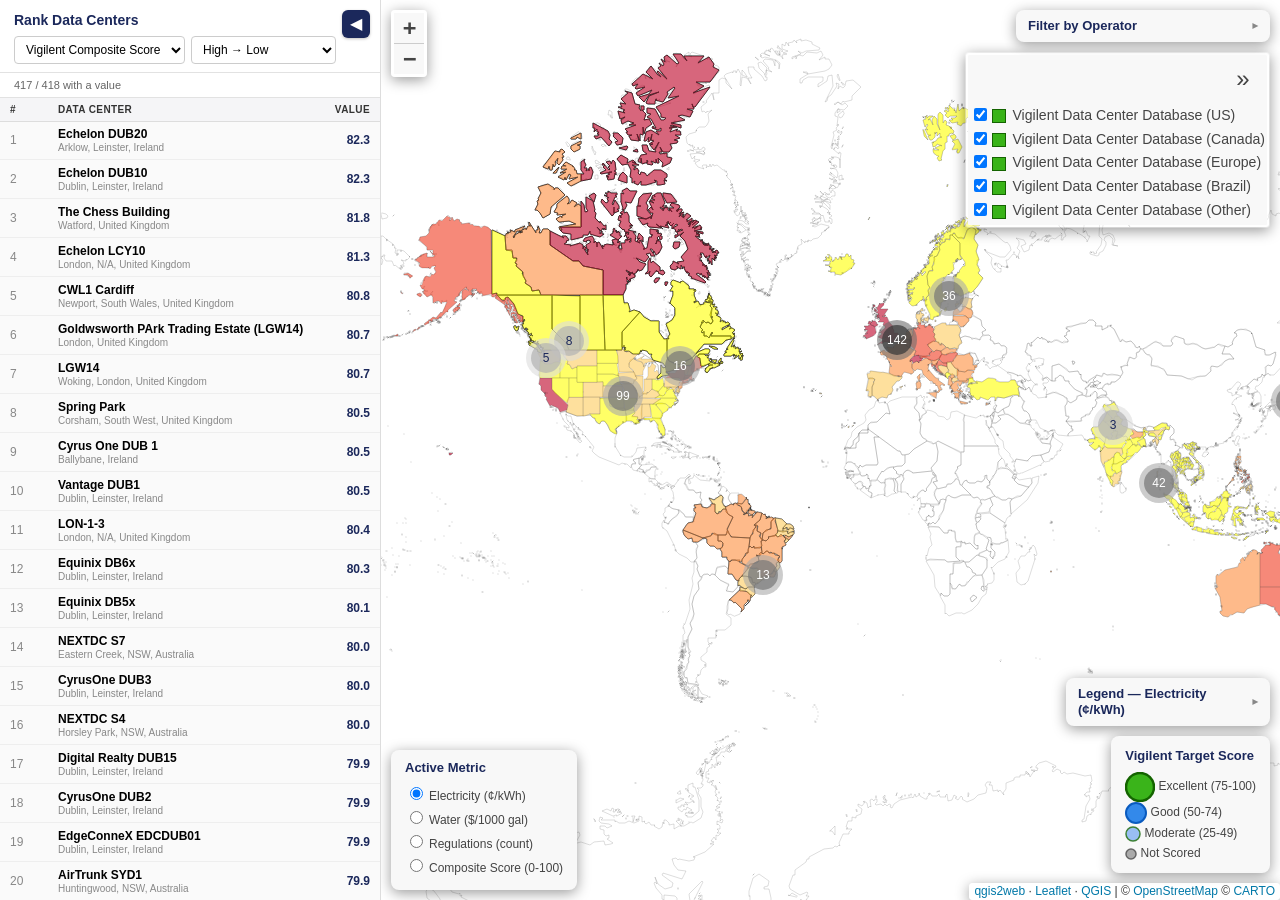
==== commit 2fc6d551: "Restore score-graded DC markers; unify layer-tree icons On-map data center markers go back to score-" ====
--- a/index.html
+++ b/index.html
@@ -2181,19 +2181,31 @@
             layer.bindPopup(html, { maxHeight: 400, maxWidth: 340 });
         }
 
-        // Shared score-based marker style for all DC layers
-        // Uniform green-square icon used for every DC marker across all regions.
-        // (Score-based circle styling was removed per Adam's request; one icon to
-        // keep the map visually quiet and consistent.)
-        var greenSquareIcon = L.divIcon({
-            className: 'dc-square-icon',
-            iconSize: [12, 12],
-            iconAnchor: [6, 6],
-            popupAnchor: [0, -6],
-            html: '<div style="width:12px;height:12px;background:rgba(37,172,1,0.9);border:1.5px solid rgba(20,100,0,1);box-sizing:border-box;"></div>',
-        });
-        function dcMarker(feature, latlng) {
-            return L.marker(latlng, { icon: greenSquareIcon });
+        // Shared score-based marker style for all DC layers — circle radius and
+        // green→blue gradient ramp keyed off the DC's composite_score so high
+        // scorers stand out visually when clusters spiderfy.
+        function scoredMarkerStyle(feature, pane) {
+            var score = feature.properties['composite_score'];
+            var radius, fillColor, strokeColor, weight;
+            if (score == null) {
+                radius = 5; fillColor = 'rgba(150,150,150,0.8)'; strokeColor = 'rgba(100,100,100,1)'; weight = 1.5;
+            } else if (score >= 75) {
+                radius = 14; fillColor = 'rgba(37,172,1,0.9)';   strokeColor = 'rgba(20,100,0,1)';  weight = 2.5;
+            } else if (score >= 50) {
+                radius = 10; fillColor = 'rgba(16,117,232,0.85)';strokeColor = 'rgba(10,91,191,1)'; weight = 2.0;
+            } else if (score >= 25) {
+                radius = 7;  fillColor = 'rgba(136,180,242,0.85)';strokeColor = 'rgba(61,128,53,1)'; weight = 1.5;
+            } else {
+                radius = 5;  fillColor = 'rgba(215,231,248,0.85)';strokeColor = 'rgba(100,100,100,1)'; weight = 1.5;
+            }
+            return {
+                pane: pane, radius: radius, opacity: 1, color: strokeColor,
+                dashArray: '', lineCap: 'round', lineJoin: 'round', weight: weight,
+                fill: true, fillOpacity: 1, fillColor: fillColor, interactive: true,
+            };
+        }
+        function dcMarker(feature, latlng, pane) {
+            return L.circleMarker(latlng, scoredMarkerStyle(feature, pane));
         }
 
         // ============================================================
@@ -2322,10 +2334,6 @@
         layer_GlobalElectricity.addTo(map);
 
         function pop_VigilentDataCenterDatabaseBrazil_19(feature, layer) { buildDcPopup(feature, layer); }
-
-        function style_VigilentDataCenterDatabaseBrazil_19_0(feature) {
-            return scoredMarkerStyle(feature, 'pane_VigilentDataCenterDatabaseBrazil_19');
-        }
         map.createPane('pane_VigilentDataCenterDatabaseBrazil_19');
         map.getPane('pane_VigilentDataCenterDatabaseBrazil_19').style.zIndex = 419;
         map.getPane('pane_VigilentDataCenterDatabaseBrazil_19').style['mix-blend-mode'] = 'normal';
@@ -2337,11 +2345,7 @@
             pane: 'pane_VigilentDataCenterDatabaseBrazil_19',
             onEachFeature: pop_VigilentDataCenterDatabaseBrazil_19,
             pointToLayer: function (feature, latlng) {
-                var context = {
-                    feature: feature,
-                    variables: {}
-                };
-                return dcMarker(feature, latlng);
+                return dcMarker(feature, latlng, 'pane_VigilentDataCenterDatabaseBrazil_19');
             },
         });
         var cluster_VigilentDataCenterDatabaseBrazil_19 = new L.MarkerClusterGroup({showCoverageOnHover: false,
@@ -2353,9 +2357,6 @@
 
         // --- Other Regions (India, Singapore, Thailand) ---
         function pop_VigilentDataCenterDatabaseOther_23(feature, layer) { buildDcPopup(feature, layer); }
-        function style_VigilentDataCenterDatabaseOther_23_0(feature) {
-            return scoredMarkerStyle(feature, 'pane_VigilentDataCenterDatabaseOther_23');
-        }
         map.createPane('pane_VigilentDataCenterDatabaseOther_23');
         map.getPane('pane_VigilentDataCenterDatabaseOther_23').style.zIndex = 423;
         map.getPane('pane_VigilentDataCenterDatabaseOther_23').style['mix-blend-mode'] = 'normal';
@@ -2367,7 +2368,7 @@
             pane: 'pane_VigilentDataCenterDatabaseOther_23',
             onEachFeature: pop_VigilentDataCenterDatabaseOther_23,
             pointToLayer: function (feature, latlng) {
-                return dcMarker(feature, latlng);
+                return dcMarker(feature, latlng, 'pane_VigilentDataCenterDatabaseOther_23');
             },
         });
         var cluster_VigilentDataCenterDatabaseOther_23 = new L.MarkerClusterGroup({showCoverageOnHover: false,
@@ -2377,10 +2378,6 @@
         cluster_VigilentDataCenterDatabaseOther_23.addTo(map);
 
         function pop_VigilentDataCenterDatabaseEurope_20(feature, layer) { buildDcPopup(feature, layer); }
-
-        function style_VigilentDataCenterDatabaseEurope_20_0(feature) {
-            return scoredMarkerStyle(feature, 'pane_VigilentDataCenterDatabaseEurope_20');
-        }
         map.createPane('pane_VigilentDataCenterDatabaseEurope_20');
         map.getPane('pane_VigilentDataCenterDatabaseEurope_20').style.zIndex = 420;
         map.getPane('pane_VigilentDataCenterDatabaseEurope_20').style['mix-blend-mode'] = 'normal';
@@ -2392,11 +2389,7 @@
             pane: 'pane_VigilentDataCenterDatabaseEurope_20',
             onEachFeature: pop_VigilentDataCenterDatabaseEurope_20,
             pointToLayer: function (feature, latlng) {
-                var context = {
-                    feature: feature,
-                    variables: {}
-                };
-                return dcMarker(feature, latlng);
+                return dcMarker(feature, latlng, 'pane_VigilentDataCenterDatabaseEurope_20');
             },
         });
         var cluster_VigilentDataCenterDatabaseEurope_20 = new L.MarkerClusterGroup({showCoverageOnHover: false,
@@ -2406,10 +2399,6 @@
         bounds_group.addLayer(layer_VigilentDataCenterDatabaseEurope_20);
         cluster_VigilentDataCenterDatabaseEurope_20.addTo(map);
         function pop_VigilentDataCenterDatabaseCanada_21(feature, layer) { buildDcPopup(feature, layer); }
-
-        function style_VigilentDataCenterDatabaseCanada_21_0(feature) {
-            return scoredMarkerStyle(feature, 'pane_VigilentDataCenterDatabaseCanada_21');
-        }
         map.createPane('pane_VigilentDataCenterDatabaseCanada_21');
         map.getPane('pane_VigilentDataCenterDatabaseCanada_21').style.zIndex = 421;
         map.getPane('pane_VigilentDataCenterDatabaseCanada_21').style['mix-blend-mode'] = 'normal';
@@ -2421,11 +2410,7 @@
             pane: 'pane_VigilentDataCenterDatabaseCanada_21',
             onEachFeature: pop_VigilentDataCenterDatabaseCanada_21,
             pointToLayer: function (feature, latlng) {
-                var context = {
-                    feature: feature,
-                    variables: {}
-                };
-                return dcMarker(feature, latlng);
+                return dcMarker(feature, latlng, 'pane_VigilentDataCenterDatabaseCanada_21');
             },
         });
         var cluster_VigilentDataCenterDatabaseCanada_21 = new L.MarkerClusterGroup({showCoverageOnHover: false,
@@ -2435,51 +2420,6 @@
         bounds_group.addLayer(layer_VigilentDataCenterDatabaseCanada_21);
         cluster_VigilentDataCenterDatabaseCanada_21.addTo(map);
         function pop_VigilentDataCenterDatabaseUS_22(feature, layer) { buildDcPopup(feature, layer); }
-
-        function style_VigilentDataCenterDatabaseUS_22_0(feature) {
-            var score = feature.properties['composite_score'];
-            var radius, fillColor, strokeColor, weight;
-            if (score == null) {
-                radius = 5;
-                fillColor = 'rgba(150,150,150,0.8)';
-                strokeColor = 'rgba(100,100,100,1)';
-                weight = 1.5;
-            } else if (score >= 75) {
-                radius = 14;
-                fillColor = 'rgba(37,172,1,0.9)';
-                strokeColor = 'rgba(20,100,0,1)';
-                weight = 2.5;
-            } else if (score >= 50) {
-                radius = 10;
-                fillColor = 'rgba(16,117,232,0.85)';
-                strokeColor = 'rgba(10,91,191,1)';
-                weight = 2.0;
-            } else if (score >= 25) {
-                radius = 7;
-                fillColor = 'rgba(136,180,242,0.85)';
-                strokeColor = 'rgba(61,128,53,1)';
-                weight = 1.5;
-            } else {
-                radius = 5;
-                fillColor = 'rgba(215,231,248,0.85)';
-                strokeColor = 'rgba(100,100,100,1)';
-                weight = 1.5;
-            }
-            return {
-                pane: 'pane_VigilentDataCenterDatabaseUS_22',
-                radius: radius,
-                opacity: 1,
-                color: strokeColor,
-                dashArray: '',
-                lineCap: 'round',
-                lineJoin: 'round',
-                weight: weight,
-                fill: true,
-                fillOpacity: 1,
-                fillColor: fillColor,
-                interactive: true,
-            }
-        }
         map.createPane('pane_VigilentDataCenterDatabaseUS_22');
         map.getPane('pane_VigilentDataCenterDatabaseUS_22').style.zIndex = 422;
         map.getPane('pane_VigilentDataCenterDatabaseUS_22').style['mix-blend-mode'] = 'normal';
@@ -2491,11 +2431,7 @@
             pane: 'pane_VigilentDataCenterDatabaseUS_22',
             onEachFeature: pop_VigilentDataCenterDatabaseUS_22,
             pointToLayer: function (feature, latlng) {
-                var context = {
-                    feature: feature,
-                    variables: {}
-                };
-                return dcMarker(feature, latlng);
+                return dcMarker(feature, latlng, 'pane_VigilentDataCenterDatabaseUS_22');
             },
         });
         var cluster_VigilentDataCenterDatabaseUS_22 = new L.MarkerClusterGroup({showCoverageOnHover: false,
@@ -2547,13 +2483,12 @@
             div.style.fontFamily = '-apple-system, BlinkMacSystemFont, sans-serif';
             div.style.fontSize = '12px';
             div.style.lineHeight = '1.6';
-            // Uniform green-square key (matches the new dcMarker style)
-            div.innerHTML =
-                '<div style="font-weight:700; font-size:13px; margin-bottom:6px; color:#1b285b;">Vigilent Target</div>'
-              + '<div style="display:flex; align-items:center; gap:8px;">'
-              + '<span style="display:inline-block; width:12px; height:12px; background:rgba(37,172,1,0.9); border:1.5px solid rgba(20,100,0,1);"></span>'
-              + '<span>Data Center</span>'
-              + '</div>';
+            // 4-tier score-graded key (matches scoredMarkerStyle output)
+            div.innerHTML = '<div style="font-weight:700; font-size:13px; margin-bottom:6px; color:#1b285b;">Vigilent Target Score</div>'
+              + '<div><svg width="30" height="30" style="vertical-align:middle;"><circle cx="15" cy="15" r="14" fill="rgba(37,172,1,0.9)" stroke="rgba(20,100,0,1)" stroke-width="2.5"/></svg> <span style="vertical-align:middle;">Excellent (75-100)</span></div>'
+              + '<div><svg width="22" height="22" style="vertical-align:middle;"><circle cx="11" cy="11" r="10" fill="rgba(16,117,232,0.85)" stroke="rgba(10,91,191,1)" stroke-width="2"/></svg> <span style="vertical-align:middle;">Good (50-74)</span></div>'
+              + '<div><svg width="16" height="16" style="vertical-align:middle;"><circle cx="8" cy="8" r="7" fill="rgba(136,180,242,0.85)" stroke="rgba(61,128,53,1)" stroke-width="1.5"/></svg> <span style="vertical-align:middle;">Moderate (25-49)</span></div>'
+              + '<div><svg width="12" height="12" style="vertical-align:middle;"><circle cx="6" cy="6" r="5" fill="rgba(150,150,150,0.8)" stroke="rgba(100,100,100,1)" stroke-width="1.5"/></svg> <span style="vertical-align:middle;">Not Scored</span></div>';
             L.DomEvent.disableClickPropagation(div);
             L.DomEvent.disableScrollPropagation(div);
             return div;
@@ -2682,12 +2617,16 @@
             }
         }, 100);
 
+        // Uniform green-square legend swatch for every DC layer in the tree.
+        // (The on-map markers are score-graded; this swatch only identifies
+        // the layer category, so all five entries share one icon.)
+        var DC_TREE_ICON = '<span style="display:inline-block;width:12px;height:12px;background:rgba(37,172,1,0.9);border:1.5px solid rgba(20,100,0,1);margin-right:6px;vertical-align:middle;"></span>';
         var overlaysTree = [
-            {label: '<img src="legend/VigilentDataCenterDatabaseUS_22.png" /> Vigilent Data Center Database (US)', layer: cluster_VigilentDataCenterDatabaseUS_22},
-            {label: '<img src="legend/VigilentDataCenterDatabaseCanada_21.png" /> Vigilent Data Center Database (Canada)', layer: cluster_VigilentDataCenterDatabaseCanada_21},
-            {label: '<img src="legend/VigilentDataCenterDatabaseEurope_20.png" /> Vigilent Data Center Database (Europe)', layer: cluster_VigilentDataCenterDatabaseEurope_20},
-            {label: '<img src="legend/VigilentDataCenterDatabaseBrazil_19.png" /> Vigilent Data Center Database (Brazil)', layer: cluster_VigilentDataCenterDatabaseBrazil_19},
-            {label: '<span style="display:inline-block;width:12px;height:12px;border-radius:50%;background:rgba(186,85,211,1);border:2px solid rgba(128,0,128,1);margin-right:4px;vertical-align:middle;"></span> Vigilent Data Center Database (Other)', layer: cluster_VigilentDataCenterDatabaseOther_23},
+            {label: DC_TREE_ICON + 'Vigilent Data Center Database (US)', layer: cluster_VigilentDataCenterDatabaseUS_22},
+            {label: DC_TREE_ICON + 'Vigilent Data Center Database (Canada)', layer: cluster_VigilentDataCenterDatabaseCanada_21},
+            {label: DC_TREE_ICON + 'Vigilent Data Center Database (Europe)', layer: cluster_VigilentDataCenterDatabaseEurope_20},
+            {label: DC_TREE_ICON + 'Vigilent Data Center Database (Brazil)', layer: cluster_VigilentDataCenterDatabaseBrazil_19},
+            {label: DC_TREE_ICON + 'Vigilent Data Center Database (Other)', layer: cluster_VigilentDataCenterDatabaseOther_23},
         // Global metric layers intentionally NOT in the layer tree — they're
         // controlled exclusively by the Active Metric radio (bottom-left)
         // so users can't accidentally select multiple metrics at once.
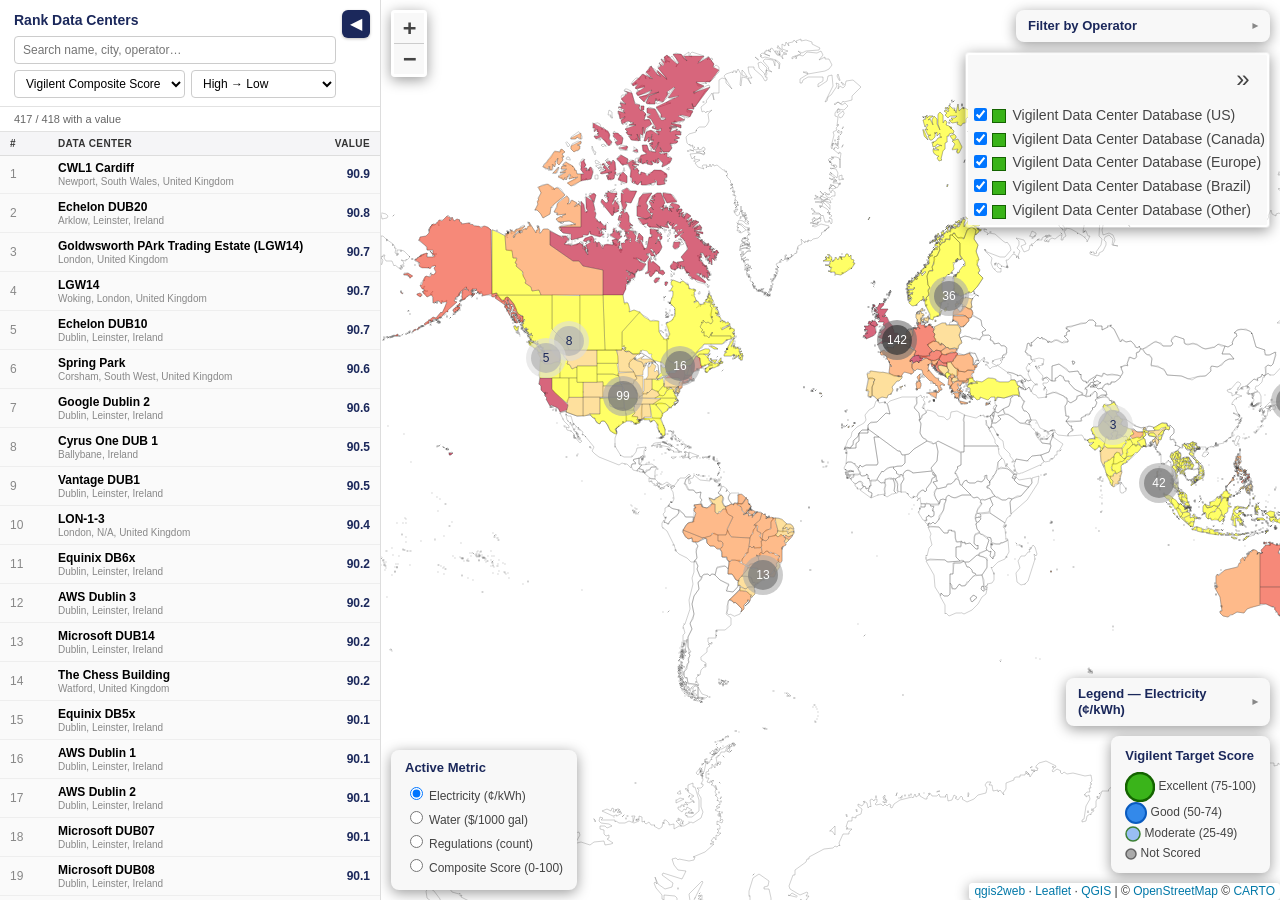
==== commit 044b2eb0: "Drop OPEX from composite, upgrade Canada borders, polish popups - Reweight composite to SPM 45 / Pay" ====
--- a/index.html
+++ b/index.html
@@ -108,6 +108,10 @@
                 <button id="sidebar-toggle" title="Collapse sidebar" aria-label="Collapse sidebar">&#9664;</button>
                 <div id="sidebar-header">
                     <h2>Rank Data Centers</h2>
+                    <input id="sb-search" type="search" placeholder="Search name, city, operator…"
+                           autocomplete="off" spellcheck="false"
+                           style="width:100%;box-sizing:border-box;padding:6px 8px;margin-bottom:6px;
+                                  border:1px solid #ccc;border-radius:4px;font-size:12px;background:#fff;">
                     <div class="controls">
                         <select id="sb-var">
                             <option value="composite_score">Vigilent Composite Score</option>
@@ -207,15 +211,41 @@
         streetsBasemap.addTo(map);
         map.attributionControl.setPrefix('<a href="https://github.com/tomchadwin/qgis2web" target="_blank">qgis2web</a> &middot; <a href="https://leafletjs.com" title="A JS library for interactive maps">Leaflet</a> &middot; <a href="https://qgis.org">QGIS</a>');
         var autolinker = new Autolinker({truncate: {length: 30, location: 'smart'}});
-        // remove popup's row if "visible-with-data"
+        // remove popup's row if "visible-with-data" + format regulation cells
+        // as count + bullet list (so state/province popups match the DC popup
+        // treatment instead of dumping a single newline-mangled string).
         function removeEmptyRowsFromPopupContent(content, feature) {
          var tempDiv = document.createElement('div');
          tempDiv.innerHTML = content;
+
+         // Format any regulation cell (id contains "Regulations") into a
+         // bulleted list. Read the raw property value rather than the rendered
+         // textContent so we keep the original \n separators.
+         var cells = tempDiv.querySelectorAll('td[id]');
+         for (var c = 0; c < cells.length; c++) {
+             var td = cells[c];
+             if (!/Regulations/i.test(td.id)) continue;
+             var raw = feature.properties[td.id];
+             if (raw == null || raw === '') continue;
+             var items = String(raw).split('\n')
+                 .map(function(s){ return s.trim(); })
+                 .filter(Boolean);
+             if (items.length === 0) continue;
+             var html = '<div style="font-weight:600;margin-bottom:3px;">'
+                 + items.length + ' active</div>';
+             html += '<ul style="margin:2px 0 2px 16px;padding:0;font-weight:normal;color:#444;">';
+             for (var j = 0; j < items.length; j++) {
+                 html += '<li style="margin:1px 0;">' + autolinker.link(items[j]) + '</li>';
+             }
+             html += '</ul>';
+             td.innerHTML = html;
+         }
+
          var rows = tempDiv.querySelectorAll('tr');
          for (var i = 0; i < rows.length; i++) {
-             var td = rows[i].querySelector('td.visible-with-data');
-             var key = td ? td.id : '';
-             if (td && td.classList.contains('visible-with-data') && feature.properties[key] == null) {
+             var td2 = rows[i].querySelector('td.visible-with-data');
+             var key = td2 ? td2.id : '';
+             if (td2 && td2.classList.contains('visible-with-data') && feature.properties[key] == null) {
                  rows[i].parentNode.removeChild(rows[i]);
              }
          }
@@ -309,18 +339,18 @@
 			layer.on('popupopen', function(e) {
 				addClassToPopupIfMedia(content, e.popup);
 			});
-			layer.bindPopup(content, { maxHeight: 400 });
+			layer.bindPopup(content, { maxWidth: 360, maxHeight: 400, autoPan: true });
         }
 
         function style_WorldMap_0_0() {
             return {
                 pane: 'pane_WorldMap_0',
-                opacity: 0.55,
-                color: 'rgba(70,70,70,0.55)',
-                dashArray: '',
-                lineCap: 'round',
-                lineJoin: 'round',
-                weight: 0.6,
+                opacity: 1,
+                color: 'rgba(70,70,70,0.5)',
+                dashArray: '',
+                lineCap: 'round',
+                lineJoin: 'round',
+                weight: 0.5,
                 fillOpacity: 0,
                 interactive: false,
             }
@@ -365,7 +395,7 @@
 			layer.on('popupopen', function(e) {
 				addClassToPopupIfMedia(content, e.popup);
 			});
-			layer.bindPopup(content, { maxHeight: 400 });
+			layer.bindPopup(content, { maxWidth: 360, maxHeight: 400, autoPan: true });
         }
 
         function style_BrazilCompositeScore_1_0(feature) {
@@ -452,7 +482,7 @@
 			layer.on('popupopen', function(e) {
 				addClassToPopupIfMedia(content, e.popup);
 			});
-			layer.bindPopup(content, { maxHeight: 400 });
+			layer.bindPopup(content, { maxWidth: 360, maxHeight: 400, autoPan: true });
         }
 
         function style_BrazilRegulationsByQuantity_2_0(feature) {
@@ -541,7 +571,7 @@
 			layer.on('popupopen', function(e) {
 				addClassToPopupIfMedia(content, e.popup);
 			});
-			layer.bindPopup(content, { maxHeight: 400 });
+			layer.bindPopup(content, { maxWidth: 360, maxHeight: 400, autoPan: true });
         }
 
         function style_BrazilCommercialElectricityRateskWh_3_0(feature) {
@@ -655,7 +685,7 @@
 			layer.on('popupopen', function(e) {
 				addClassToPopupIfMedia(content, e.popup);
 			});
-			layer.bindPopup(content, { maxHeight: 400 });
+			layer.bindPopup(content, { maxWidth: 360, maxHeight: 400, autoPan: true });
         }
 
         function style_BrazilCommercialWaterRates1000gallons_4_0(feature) {
@@ -767,18 +797,18 @@
 			layer.on('popupopen', function(e) {
 				addClassToPopupIfMedia(content, e.popup);
 			});
-			layer.bindPopup(content, { maxHeight: 400 });
+			layer.bindPopup(content, { maxWidth: 360, maxHeight: 400, autoPan: true });
         }
 
         function style_BrazilOutlineMap_5_0() {
             return {
                 pane: 'pane_BrazilOutlineMap_5',
                 opacity: 1,
-                color: 'rgba(35,35,35,0.60)',
-                dashArray: '',
-                lineCap: 'butt',
-                lineJoin: 'miter',
-                weight: 1.0, 
+                color: 'rgba(70,70,70,0.5)',
+                dashArray: '',
+                lineCap: 'butt',
+                lineJoin: 'miter',
+                weight: 0.5,
                 fillOpacity: 0,
                 interactive: false,
             }
@@ -796,7 +826,12 @@
             style: style_BrazilOutlineMap_5_0,
         });
         bounds_group.addLayer(layer_BrazilOutlineMap_5);
-        map.addLayer(layer_BrazilOutlineMap_5);
+        // BrazilOutlineMap intentionally NOT auto-added — its pane z-index
+        // (405) overlaps with the global metric layers and the GlobalElectricity
+        // layer already strokes Brazilian state borders, so adding both at init
+        // produced a "double stroke" effect that made Brazil look different
+        // from the rest of the world.
+        // map.addLayer(layer_BrazilOutlineMap_5);
         function pop_CanadaCompositeScore_6(feature, layer) {
             var popupContent = '<table>\
                     <tr>\
@@ -823,7 +858,7 @@
 			layer.on('popupopen', function(e) {
 				addClassToPopupIfMedia(content, e.popup);
 			});
-			layer.bindPopup(content, { maxHeight: 400 });
+			layer.bindPopup(content, { maxWidth: 360, maxHeight: 400, autoPan: true });
         }
 
         function style_CanadaCompositeScore_6_0(feature) {
@@ -910,7 +945,7 @@
 			layer.on('popupopen', function(e) {
 				addClassToPopupIfMedia(content, e.popup);
 			});
-			layer.bindPopup(content, { maxHeight: 400 });
+			layer.bindPopup(content, { maxWidth: 360, maxHeight: 400, autoPan: true });
         }
 
         function style_CanadaRegulationsByQuantity_7_0(feature) {
@@ -999,7 +1034,7 @@
 			layer.on('popupopen', function(e) {
 				addClassToPopupIfMedia(content, e.popup);
 			});
-			layer.bindPopup(content, { maxHeight: 400 });
+			layer.bindPopup(content, { maxWidth: 360, maxHeight: 400, autoPan: true });
         }
 
         function style_CanadaCommercialElectricityRatekWh_8_0(feature) {
@@ -1113,7 +1148,7 @@
 			layer.on('popupopen', function(e) {
 				addClassToPopupIfMedia(content, e.popup);
 			});
-			layer.bindPopup(content, { maxHeight: 400 });
+			layer.bindPopup(content, { maxWidth: 360, maxHeight: 400, autoPan: true });
         }
 
         function style_CanadaCommercialWaterRate1000gallons_9_0(feature) {
@@ -1233,18 +1268,18 @@
 			layer.on('popupopen', function(e) {
 				addClassToPopupIfMedia(content, e.popup);
 			});
-			layer.bindPopup(content, { maxHeight: 400 });
+			layer.bindPopup(content, { maxWidth: 360, maxHeight: 400, autoPan: true });
         }
 
         function style_CanadaOutlineMap_10_0() {
             return {
                 pane: 'pane_CanadaOutlineMap_10',
                 opacity: 1,
-                color: 'rgba(35,35,35,1.0)',
-                dashArray: '',
-                lineCap: 'butt',
-                lineJoin: 'miter',
-                weight: 1.0, 
+                color: 'rgba(70,70,70,0.5)',
+                dashArray: '',
+                lineCap: 'butt',
+                lineJoin: 'miter',
+                weight: 0.5,
                 fillOpacity: 0,
                 interactive: false,
             }
@@ -1262,7 +1297,12 @@
             style: style_CanadaOutlineMap_10_0,
         });
         bounds_group.addLayer(layer_CanadaOutlineMap_10);
-        map.addLayer(layer_CanadaOutlineMap_10);
+        // CanadaOutlineMap intentionally NOT auto-added — pane zIndex 410
+        // collides with pane_GlobalElectricity (also 410), which caused
+        // Canadian province borders to render twice and look heavier than the
+        // rest of the global choropleth. The active global layer already
+        // strokes provinces with the standardized border.
+        // map.addLayer(layer_CanadaOutlineMap_10);
         function pop_EuropeCompositeScore_11(feature, layer) {
             var popupContent = '<table>\
                     <tr>\
@@ -1289,7 +1329,7 @@
 			layer.on('popupopen', function(e) {
 				addClassToPopupIfMedia(content, e.popup);
 			});
-			layer.bindPopup(content, { maxHeight: 400 });
+			layer.bindPopup(content, { maxWidth: 360, maxHeight: 400, autoPan: true });
         }
 
         function style_EuropeCompositeScore_11_0(feature) {
@@ -1297,11 +1337,11 @@
                 return {
                 pane: 'pane_EuropeCompositeScore_11',
                 opacity: 1,
-                color: 'rgba(0,0,0,0.60)',
-                dashArray: '',
-                lineCap: 'butt',
-                lineJoin: 'miter',
-                weight: 1.0, 
+                color: 'rgba(70,70,70,0.5)',
+                dashArray: '',
+                lineCap: 'butt',
+                lineJoin: 'miter',
+                weight: 0.5,
                 fill: true,
                 fillOpacity: 1,
                 fillColor: 'rgba(247,252,245,0.60)',
@@ -1312,11 +1352,11 @@
                 return {
                 pane: 'pane_EuropeCompositeScore_11',
                 opacity: 1,
-                color: 'rgba(0,0,0,0.60)',
-                dashArray: '',
-                lineCap: 'butt',
-                lineJoin: 'miter',
-                weight: 1.0, 
+                color: 'rgba(70,70,70,0.5)',
+                dashArray: '',
+                lineCap: 'butt',
+                lineJoin: 'miter',
+                weight: 0.5,
                 fill: true,
                 fillOpacity: 1,
                 fillColor: 'rgba(123,199,124,0.60)',
@@ -1327,11 +1367,11 @@
                 return {
                 pane: 'pane_EuropeCompositeScore_11',
                 opacity: 1,
-                color: 'rgba(0,0,0,0.60)',
-                dashArray: '',
-                lineCap: 'butt',
-                lineJoin: 'miter',
-                weight: 1.0, 
+                color: 'rgba(70,70,70,0.5)',
+                dashArray: '',
+                lineCap: 'butt',
+                lineJoin: 'miter',
+                weight: 0.5,
                 fill: true,
                 fillOpacity: 1,
                 fillColor: 'rgba(0,68,27,0.60)',
@@ -1379,7 +1419,7 @@
 			layer.on('popupopen', function(e) {
 				addClassToPopupIfMedia(content, e.popup);
 			});
-			layer.bindPopup(content, { maxHeight: 400 });
+			layer.bindPopup(content, { maxWidth: 360, maxHeight: 400, autoPan: true });
         }
 
         function style_EuropeRegulationsByQuantity_12_0(feature) {
@@ -1389,11 +1429,11 @@
                 return {
                 pane: 'pane_EuropeRegulationsByQuantity_12',
                 opacity: 1,
-                color: 'rgba(0,0,0,0.60)',
-                dashArray: '',
-                lineCap: 'butt',
-                lineJoin: 'miter',
-                weight: 1.0,
+                color: 'rgba(70,70,70,0.5)',
+                dashArray: '',
+                lineCap: 'butt',
+                lineJoin: 'miter',
+                weight: 0.5,
                 fill: true,
                 fillOpacity: 1,
                 fillColor: 'rgba(247,251,255,0.60)',
@@ -1404,11 +1444,11 @@
                 return {
                 pane: 'pane_EuropeRegulationsByQuantity_12',
                 opacity: 1,
-                color: 'rgba(0,0,0,0.60)',
-                dashArray: '',
-                lineCap: 'butt',
-                lineJoin: 'miter',
-                weight: 1.0,
+                color: 'rgba(70,70,70,0.5)',
+                dashArray: '',
+                lineCap: 'butt',
+                lineJoin: 'miter',
+                weight: 0.5,
                 fill: true,
                 fillOpacity: 1,
                 fillColor: 'rgba(115,178,216,0.60)',
@@ -1419,11 +1459,11 @@
                 return {
                 pane: 'pane_EuropeRegulationsByQuantity_12',
                 opacity: 1,
-                color: 'rgba(0,0,0,0.60)',
-                dashArray: '',
-                lineCap: 'butt',
-                lineJoin: 'miter',
-                weight: 1.0,
+                color: 'rgba(70,70,70,0.5)',
+                dashArray: '',
+                lineCap: 'butt',
+                lineJoin: 'miter',
+                weight: 0.5,
                 fill: true,
                 fillOpacity: 1,
                 fillColor: 'rgba(19,114,255,0.60)',
@@ -1471,7 +1511,7 @@
 			layer.on('popupopen', function(e) {
 				addClassToPopupIfMedia(content, e.popup);
 			});
-			layer.bindPopup(content, { maxHeight: 400 });
+			layer.bindPopup(content, { maxWidth: 360, maxHeight: 400, autoPan: true });
         }
 
         function style_EuropeCommercialElectricityRateskWh_13_0(feature) {
@@ -1479,11 +1519,11 @@
                 return {
                 pane: 'pane_EuropeCommercialElectricityRateskWh_13',
                 opacity: 1,
-                color: 'rgba(38,89,128,0.60)',
-                dashArray: '',
-                lineCap: 'butt',
-                lineJoin: 'miter',
-                weight: 1.0, 
+                color: 'rgba(70,70,70,0.5)',
+                dashArray: '',
+                lineCap: 'butt',
+                lineJoin: 'miter',
+                weight: 0.5,
                 fill: true,
                 fillOpacity: 1,
                 fillColor: 'rgba(255,255,0,0.60)',
@@ -1494,11 +1534,11 @@
                 return {
                 pane: 'pane_EuropeCommercialElectricityRateskWh_13',
                 opacity: 1,
-                color: 'rgba(38,89,128,0.60)',
-                dashArray: '',
-                lineCap: 'butt',
-                lineJoin: 'miter',
-                weight: 1.0, 
+                color: 'rgba(70,70,70,0.5)',
+                dashArray: '',
+                lineCap: 'butt',
+                lineJoin: 'miter',
+                weight: 0.5,
                 fill: true,
                 fillOpacity: 1,
                 fillColor: 'rgba(254,204,92,0.60)',
@@ -1509,11 +1549,11 @@
                 return {
                 pane: 'pane_EuropeCommercialElectricityRateskWh_13',
                 opacity: 1,
-                color: 'rgba(38,89,128,0.60)',
-                dashArray: '',
-                lineCap: 'butt',
-                lineJoin: 'miter',
-                weight: 1.0, 
+                color: 'rgba(70,70,70,0.5)',
+                dashArray: '',
+                lineCap: 'butt',
+                lineJoin: 'miter',
+                weight: 0.5,
                 fill: true,
                 fillOpacity: 1,
                 fillColor: 'rgba(253,141,60,0.60)',
@@ -1524,11 +1564,11 @@
                 return {
                 pane: 'pane_EuropeCommercialElectricityRateskWh_13',
                 opacity: 1,
-                color: 'rgba(38,89,128,0.60)',
-                dashArray: '',
-                lineCap: 'butt',
-                lineJoin: 'miter',
-                weight: 1.0, 
+                color: 'rgba(70,70,70,0.5)',
+                dashArray: '',
+                lineCap: 'butt',
+                lineJoin: 'miter',
+                weight: 0.5,
                 fill: true,
                 fillOpacity: 1,
                 fillColor: 'rgba(240,59,32,0.60)',
@@ -1539,11 +1579,11 @@
                 return {
                 pane: 'pane_EuropeCommercialElectricityRateskWh_13',
                 opacity: 1,
-                color: 'rgba(38,89,128,0.60)',
-                dashArray: '',
-                lineCap: 'butt',
-                lineJoin: 'miter',
-                weight: 1.0, 
+                color: 'rgba(70,70,70,0.5)',
+                dashArray: '',
+                lineCap: 'butt',
+                lineJoin: 'miter',
+                weight: 0.5,
                 fill: true,
                 fillOpacity: 1,
                 fillColor: 'rgba(189,0,38,0.60)',
@@ -1590,7 +1630,7 @@
 			layer.on('popupopen', function(e) {
 				addClassToPopupIfMedia(content, e.popup);
 			});
-			layer.bindPopup(content, { maxHeight: 400 });
+			layer.bindPopup(content, { maxWidth: 360, maxHeight: 400, autoPan: true });
         }
 
         function style_EuropeCommercialWaterRates1000gallons_14_0(feature) {
@@ -1598,11 +1638,11 @@
                 return {
                 pane: 'pane_EuropeCommercialWaterRates1000gallons_14',
                 opacity: 1,
-                color: 'rgba(0,0,0,0.60)',
-                dashArray: '',
-                lineCap: 'butt',
-                lineJoin: 'miter',
-                weight: 1.0, 
+                color: 'rgba(70,70,70,0.5)',
+                dashArray: '',
+                lineCap: 'butt',
+                lineJoin: 'miter',
+                weight: 0.5,
                 fill: true,
                 fillOpacity: 1,
                 fillColor: 'rgba(171,171,171,0.60)',
@@ -1613,11 +1653,11 @@
                 return {
                 pane: 'pane_EuropeCommercialWaterRates1000gallons_14',
                 opacity: 1,
-                color: 'rgba(0,0,0,0.60)',
-                dashArray: '',
-                lineCap: 'butt',
-                lineJoin: 'miter',
-                weight: 1.0, 
+                color: 'rgba(70,70,70,0.5)',
+                dashArray: '',
+                lineCap: 'butt',
+                lineJoin: 'miter',
+                weight: 0.5,
                 fill: true,
                 fillOpacity: 1,
                 fillColor: 'rgba(200,220,240,0.60)',
@@ -1628,11 +1668,11 @@
                 return {
                 pane: 'pane_EuropeCommercialWaterRates1000gallons_14',
                 opacity: 1,
-                color: 'rgba(0,0,0,0.60)',
-                dashArray: '',
-                lineCap: 'butt',
-                lineJoin: 'miter',
-                weight: 1.0, 
+                color: 'rgba(70,70,70,0.5)',
+                dashArray: '',
+                lineCap: 'butt',
+                lineJoin: 'miter',
+                weight: 0.5,
                 fill: true,
                 fillOpacity: 1,
                 fillColor: 'rgba(115,178,216,0.60)',
@@ -1643,11 +1683,11 @@
                 return {
                 pane: 'pane_EuropeCommercialWaterRates1000gallons_14',
                 opacity: 1,
-                color: 'rgba(0,0,0,0.60)',
-                dashArray: '',
-                lineCap: 'butt',
-                lineJoin: 'miter',
-                weight: 1.0, 
+                color: 'rgba(70,70,70,0.5)',
+                dashArray: '',
+                lineCap: 'butt',
+                lineJoin: 'miter',
+                weight: 0.5,
                 fill: true,
                 fillOpacity: 1,
                 fillColor: 'rgba(41,121,185,0.60)',
@@ -1658,11 +1698,11 @@
                 return {
                 pane: 'pane_EuropeCommercialWaterRates1000gallons_14',
                 opacity: 1,
-                color: 'rgba(0,0,0,0.60)',
-                dashArray: '',
-                lineCap: 'butt',
-                lineJoin: 'miter',
-                weight: 1.0, 
+                color: 'rgba(70,70,70,0.5)',
+                dashArray: '',
+                lineCap: 'butt',
+                lineJoin: 'miter',
+                weight: 0.5,
                 fill: true,
                 fillOpacity: 1,
                 fillColor: 'rgba(8,48,107,0.60)',
@@ -1710,7 +1750,7 @@
 			layer.on('popupopen', function(e) {
 				addClassToPopupIfMedia(content, e.popup);
 			});
-			layer.bindPopup(content, { maxHeight: 400 });
+			layer.bindPopup(content, { maxWidth: 360, maxHeight: 400, autoPan: true });
         }
 
         function style_USCompositeScore_15_0(feature) {
@@ -1718,11 +1758,11 @@
                 return {
                 pane: 'pane_USCompositeScore_15',
                 opacity: 1,
-                color: 'rgba(0,0,0,0.60)',
-                dashArray: '',
-                lineCap: 'butt',
-                lineJoin: 'miter',
-                weight: 1.0, 
+                color: 'rgba(70,70,70,0.5)',
+                dashArray: '',
+                lineCap: 'butt',
+                lineJoin: 'miter',
+                weight: 0.5,
                 fill: true,
                 fillOpacity: 1,
                 fillColor: 'rgba(247,252,245,0.60)',
@@ -1733,11 +1773,11 @@
                 return {
                 pane: 'pane_USCompositeScore_15',
                 opacity: 1,
-                color: 'rgba(0,0,0,0.60)',
-                dashArray: '',
-                lineCap: 'butt',
-                lineJoin: 'miter',
-                weight: 1.0, 
+                color: 'rgba(70,70,70,0.5)',
+                dashArray: '',
+                lineCap: 'butt',
+                lineJoin: 'miter',
+                weight: 0.5,
                 fill: true,
                 fillOpacity: 1,
                 fillColor: 'rgba(123,199,124,0.60)',
@@ -1748,11 +1788,11 @@
                 return {
                 pane: 'pane_USCompositeScore_15',
                 opacity: 1,
-                color: 'rgba(0,0,0,0.60)',
-                dashArray: '',
-                lineCap: 'butt',
-                lineJoin: 'miter',
-                weight: 1.0, 
+                color: 'rgba(70,70,70,0.5)',
+                dashArray: '',
+                lineCap: 'butt',
+                lineJoin: 'miter',
+                weight: 0.5,
                 fill: true,
                 fillOpacity: 1,
                 fillColor: 'rgba(0,68,27,0.60)',
@@ -1799,7 +1839,7 @@
 			layer.on('popupopen', function(e) {
 				addClassToPopupIfMedia(content, e.popup);
 			});
-			layer.bindPopup(content, { maxHeight: 400 });
+			layer.bindPopup(content, { maxWidth: 360, maxHeight: 400, autoPan: true });
         }
 
         function style_USRegulationsByQuantity_16_0(feature) {
@@ -1809,11 +1849,11 @@
                 return {
                 pane: 'pane_USRegulationsByQuantity_16',
                 opacity: 1,
-                color: 'rgba(0,0,0,0.60)',
-                dashArray: '',
-                lineCap: 'butt',
-                lineJoin: 'miter',
-                weight: 1.0,
+                color: 'rgba(70,70,70,0.5)',
+                dashArray: '',
+                lineCap: 'butt',
+                lineJoin: 'miter',
+                weight: 0.5,
                 fill: true,
                 fillOpacity: 1,
                 fillColor: 'rgba(247,251,255,0.60)',
@@ -1824,11 +1864,11 @@
                 return {
                 pane: 'pane_USRegulationsByQuantity_16',
                 opacity: 1,
-                color: 'rgba(0,0,0,0.60)',
-                dashArray: '',
-                lineCap: 'butt',
-                lineJoin: 'miter',
-                weight: 1.0,
+                color: 'rgba(70,70,70,0.5)',
+                dashArray: '',
+                lineCap: 'butt',
+                lineJoin: 'miter',
+                weight: 0.5,
                 fill: true,
                 fillOpacity: 1,
                 fillColor: 'rgba(115,178,216,0.60)',
@@ -1839,11 +1879,11 @@
                 return {
                 pane: 'pane_USRegulationsByQuantity_16',
                 opacity: 1,
-                color: 'rgba(0,0,0,0.60)',
-                dashArray: '',
-                lineCap: 'butt',
-                lineJoin: 'miter',
-                weight: 1.0,
+                color: 'rgba(70,70,70,0.5)',
+                dashArray: '',
+                lineCap: 'butt',
+                lineJoin: 'miter',
+                weight: 0.5,
                 fill: true,
                 fillOpacity: 1,
                 fillColor: 'rgba(0,103,255,0.60)',
@@ -1891,7 +1931,7 @@
 			layer.on('popupopen', function(e) {
 				addClassToPopupIfMedia(content, e.popup);
 			});
-			layer.bindPopup(content, { maxHeight: 400 });
+			layer.bindPopup(content, { maxWidth: 360, maxHeight: 400, autoPan: true });
         }
 
         function style_USCommercialElectricityRateskWh_17_0(feature) {
@@ -1899,11 +1939,11 @@
                 return {
                 pane: 'pane_USCommercialElectricityRateskWh_17',
                 opacity: 1,
-                color: 'rgba(0,0,0,0.60)',
-                dashArray: '',
-                lineCap: 'butt',
-                lineJoin: 'miter',
-                weight: 1.0, 
+                color: 'rgba(70,70,70,0.5)',
+                dashArray: '',
+                lineCap: 'butt',
+                lineJoin: 'miter',
+                weight: 0.5,
                 fill: true,
                 fillOpacity: 1,
                 fillColor: 'rgba(255,255,0,0.60)',
@@ -1914,11 +1954,11 @@
                 return {
                 pane: 'pane_USCommercialElectricityRateskWh_17',
                 opacity: 1,
-                color: 'rgba(0,0,0,0.60)',
-                dashArray: '',
-                lineCap: 'butt',
-                lineJoin: 'miter',
-                weight: 1.0, 
+                color: 'rgba(70,70,70,0.5)',
+                dashArray: '',
+                lineCap: 'butt',
+                lineJoin: 'miter',
+                weight: 0.5,
                 fill: true,
                 fillOpacity: 1,
                 fillColor: 'rgba(254,204,92,0.60)',
@@ -1929,11 +1969,11 @@
                 return {
                 pane: 'pane_USCommercialElectricityRateskWh_17',
                 opacity: 1,
-                color: 'rgba(0,0,0,0.60)',
-                dashArray: '',
-                lineCap: 'butt',
-                lineJoin: 'miter',
-                weight: 1.0, 
+                color: 'rgba(70,70,70,0.5)',
+                dashArray: '',
+                lineCap: 'butt',
+                lineJoin: 'miter',
+                weight: 0.5,
                 fill: true,
                 fillOpacity: 1,
                 fillColor: 'rgba(253,141,60,0.60)',
@@ -1944,11 +1984,11 @@
                 return {
                 pane: 'pane_USCommercialElectricityRateskWh_17',
                 opacity: 1,
-                color: 'rgba(0,0,0,0.60)',
-                dashArray: '',
-                lineCap: 'butt',
-                lineJoin: 'miter',
-                weight: 1.0, 
+                color: 'rgba(70,70,70,0.5)',
+                dashArray: '',
+                lineCap: 'butt',
+                lineJoin: 'miter',
+                weight: 0.5,
                 fill: true,
                 fillOpacity: 1,
                 fillColor: 'rgba(240,59,32,0.60)',
@@ -1959,11 +1999,11 @@
                 return {
                 pane: 'pane_USCommercialElectricityRateskWh_17',
                 opacity: 1,
-                color: 'rgba(0,0,0,0.60)',
-                dashArray: '',
-                lineCap: 'butt',
-                lineJoin: 'miter',
-                weight: 1.0, 
+                color: 'rgba(70,70,70,0.5)',
+                dashArray: '',
+                lineCap: 'butt',
+                lineJoin: 'miter',
+                weight: 0.5,
                 fill: true,
                 fillOpacity: 1,
                 fillColor: 'rgba(189,0,38,0.60)',
@@ -2010,7 +2050,7 @@
 			layer.on('popupopen', function(e) {
 				addClassToPopupIfMedia(content, e.popup);
 			});
-			layer.bindPopup(content, { maxHeight: 400 });
+			layer.bindPopup(content, { maxWidth: 360, maxHeight: 400, autoPan: true });
         }
 
         function style_USCommercialWaterRates1000gallons_18_0(feature) {
@@ -2018,11 +2058,11 @@
                 return {
                 pane: 'pane_USCommercialWaterRates1000gallons_18',
                 opacity: 1,
-                color: 'rgba(0,0,0,0.60)',
-                dashArray: '',
-                lineCap: 'butt',
-                lineJoin: 'miter',
-                weight: 1.0, 
+                color: 'rgba(70,70,70,0.5)',
+                dashArray: '',
+                lineCap: 'butt',
+                lineJoin: 'miter',
+                weight: 0.5,
                 fill: true,
                 fillOpacity: 1,
                 fillColor: 'rgba(185,185,185,0.60)',
@@ -2033,11 +2073,11 @@
                 return {
                 pane: 'pane_USCommercialWaterRates1000gallons_18',
                 opacity: 1,
-                color: 'rgba(0,0,0,0.60)',
-                dashArray: '',
-                lineCap: 'butt',
-                lineJoin: 'miter',
-                weight: 1.0, 
+                color: 'rgba(70,70,70,0.5)',
+                dashArray: '',
+                lineCap: 'butt',
+                lineJoin: 'miter',
+                weight: 0.5,
                 fill: true,
                 fillOpacity: 1,
                 fillColor: 'rgba(189,201,225,0.60)',
@@ -2048,11 +2088,11 @@
                 return {
                 pane: 'pane_USCommercialWaterRates1000gallons_18',
                 opacity: 1,
-                color: 'rgba(0,0,0,0.60)',
-                dashArray: '',
-                lineCap: 'butt',
-                lineJoin: 'miter',
-                weight: 1.0, 
+                color: 'rgba(70,70,70,0.5)',
+                dashArray: '',
+                lineCap: 'butt',
+                lineJoin: 'miter',
+                weight: 0.5,
                 fill: true,
                 fillOpacity: 1,
                 fillColor: 'rgba(115,178,216,0.60)',
@@ -2063,11 +2103,11 @@
                 return {
                 pane: 'pane_USCommercialWaterRates1000gallons_18',
                 opacity: 1,
-                color: 'rgba(0,0,0,0.60)',
-                dashArray: '',
-                lineCap: 'butt',
-                lineJoin: 'miter',
-                weight: 1.0, 
+                color: 'rgba(70,70,70,0.5)',
+                dashArray: '',
+                lineCap: 'butt',
+                lineJoin: 'miter',
+                weight: 0.5,
                 fill: true,
                 fillOpacity: 1,
                 fillColor: 'rgba(41,121,185,0.60)',
@@ -2078,11 +2118,11 @@
                 return {
                 pane: 'pane_USCommercialWaterRates1000gallons_18',
                 opacity: 1,
-                color: 'rgba(0,0,0,0.60)',
-                dashArray: '',
-                lineCap: 'butt',
-                lineJoin: 'miter',
-                weight: 1.0, 
+                color: 'rgba(70,70,70,0.5)',
+                dashArray: '',
+                lineCap: 'butt',
+                lineJoin: 'miter',
+                weight: 0.5,
                 fill: true,
                 fillOpacity: 1,
                 fillColor: 'rgba(8,48,107,0.60)',
@@ -2115,7 +2155,7 @@
             if (p['State/Province'] || p['State Abv']) loc += ', ' + (p['State Abv'] || p['State/Province'] || '');
             if (p['Country'] && p['Country'] !== 'USA') loc += ', ' + p['Country'];
 
-            var html = '<div style="font-family:-apple-system,BlinkMacSystemFont,sans-serif;min-width:260px;max-width:320px;">';
+            var html = '<div style="font-family:-apple-system,BlinkMacSystemFont,sans-serif;min-width:280px;max-width:340px;">';
             html += '<div style="font-size:16px;font-weight:700;color:#1b285b;margin-bottom:4px;">' + (p['Name'] || '') + '</div>';
             html += '<div style="font-size:13px;color:#666;margin-bottom:2px;">' + loc + '</div>';
             html += '<div style="font-size:13px;color:#666;margin-bottom:8px;">' + (p['Operator'] || '') + '</div>';
@@ -2143,12 +2183,19 @@
                 || p['Europe Statistics_Regulations']
                 || p['Canada Statistics_Regulations']
                 || p['Brazil Commercial Electricity Rates (¢/kWh)_Brazil Statistics_Regulations'];
-            var regDisplay = 'None';
-            if (regs) {
-                var regCount = regs.split('\n').filter(function(r) { return r.trim(); }).length;
-                regDisplay = regCount + ' active';
-            }
-            html += '<tr><td ' + td + '><b>Regulations</b></td><td ' + tdr + '>' + regDisplay + '</td></tr>';
+            var regList = regs
+                ? regs.split('\n').map(function(r) { return r.trim(); }).filter(Boolean)
+                : [];
+            var regSummary = regList.length ? regList.length + ' active' : 'None';
+            html += '<tr><td ' + td + '><b>Regulations</b></td><td ' + tdr + '>' + regSummary + '</td></tr>';
+            if (regList.length) {
+                var regHtml = '<ul style="margin:4px 0 4px 16px;padding:0;color:#444;font-size:12px;">';
+                regList.forEach(function(r) {
+                    regHtml += '<li style="margin:2px 0;">' + autolinker.link(r) + '</li>';
+                });
+                regHtml += '</ul>';
+                html += '<tr><td colspan="2" style="padding:0 0 4px 0;">' + regHtml + '</td></tr>';
+            }
 
             // --- Vigilent Analysis (always shown — all DCs are now scored) ---
             var score = p['composite_score'];
@@ -2158,7 +2205,6 @@
             html += '<tr><td ' + td + '><b>Classification</b></td><td ' + tdr + ' style="text-align:right;padding:3px 0;font-weight:600;color:' + scoreColor + ';">' + (p['vigilent_classification'] || 'N/A') + '</td></tr>';
             html += '<tr><td ' + td + '><b>Savings/MW</b></td><td ' + tdr + '>' + (p['savings_per_mw'] != null ? '$' + Number(p['savings_per_mw']).toLocaleString() : 'N/A') + '</td></tr>';
             html += '<tr><td ' + td + '><b>Payback</b></td><td ' + tdr + '>' + (p['payback_years'] != null ? p['payback_years'].toFixed(2) + ' yr' : 'N/A') + '</td></tr>';
-            html += '<tr><td ' + td + '><b>OPEX Impact</b></td><td ' + tdr + '>' + (p['impact_on_opex_pct'] != null ? p['impact_on_opex_pct'] + '%' : 'N/A') + '</td></tr>';
 
             // State/Province score — globally-normalized polygon composite
             if (p['state_province_composite'] != null) {
@@ -2169,16 +2215,18 @@
                 html += '<tr><td ' + td + '><b>' + (spLabel ? spLabel + ' Score' : 'State/Province Score') + '</b></td><td ' + tdr + '><span style="font-weight:600;color:' + spColor + ';">' + p['state_province_composite'].toFixed(1) + '</span>/100</td></tr>';
             }
 
-            // --- Environmental Impact section (where available) ---
-            if (p['ej_demographic_index'] != null) {
-                html += '<tr><td colspan="2" style="padding:8px 0 4px 0;border-top:1px solid #eee;"><b style="color:#0097A7;">Environmental Impact</b></td></tr>';
-                html += '<tr><td ' + td + '><b>EJ Demo Index</b></td><td ' + tdr + '>' + p['ej_demographic_index'] + '</td></tr>';
-                html += '<tr><td ' + td + '><b>CO2 Avoided</b></td><td ' + tdr + '>' + (p['co2_avoided_metric_tons'] != null ? Number(p['co2_avoided_metric_tons'].toFixed(0)).toLocaleString() + ' MT/yr' : 'N/A') + '</td></tr>';
-                html += '<tr><td ' + td + '><b>Energy Burden</b></td><td ' + tdr + '>' + (p['ej_energy_burden_pct'] != null ? p['ej_energy_burden_pct'] + '%' : 'N/A') + '</td></tr>';
-            }
+            // --- Environmental Impact section (always rendered for consistency) ---
+            // CO2 is computed for every DC (eGRID for US, country-grid for non-US).
+            // EJ Demo Index + Energy Burden are US-only (EPA EJScreen) — show "—"
+            // outside the US so the row structure stays the same.
+            var isUS = (p['Country'] || '').toUpperCase() === 'USA' || p['ej_demographic_index'] != null;
+            html += '<tr><td colspan="2" style="padding:8px 0 4px 0;border-top:1px solid #eee;"><b style="color:#0097A7;">Environmental Impact</b></td></tr>';
+            html += '<tr><td ' + td + '><b>CO₂ Avoided</b></td><td ' + tdr + '>' + (p['co2_avoided_metric_tons'] != null ? Number(p['co2_avoided_metric_tons']).toLocaleString(undefined,{maximumFractionDigits:0}) + ' MT/yr' : 'N/A') + '</td></tr>';
+            html += '<tr><td ' + td + '><b>EJ Demo Index</b></td><td ' + tdr + '>' + (p['ej_demographic_index'] != null ? p['ej_demographic_index'] : (isUS ? 'N/A' : '— (US-only)')) + '</td></tr>';
+            html += '<tr><td ' + td + '><b>Energy Burden</b></td><td ' + tdr + '>' + (p['ej_energy_burden_pct'] != null ? p['ej_energy_burden_pct'] + '%' : (isUS ? 'N/A' : '— (US-only)')) + '</td></tr>';
 
             html += '</table></div>';
-            layer.bindPopup(html, { maxHeight: 400, maxWidth: 340 });
+            layer.bindPopup(html, { maxWidth: 360, maxHeight: 420, autoPan: true });
         }
 
         // Shared score-based marker style for all DC layers — circle radius and
@@ -2266,7 +2314,7 @@
             return function(feature) {
                 return {
                     pane: paneName, stroke: true,
-                    color: 'rgba(70,70,70,0.45)', weight: 0.4, opacity: 1,
+                    color: 'rgba(70,70,70,0.5)', weight: 0.5, opacity: 1,
                     // fillOpacity is multiplied with the rgba alpha in fillColor.
                     // Alpha=0.60 baked into fillColor; keep fillOpacity at 1 so
                     // effective polygon opacity is exactly 60%.
@@ -2292,16 +2340,33 @@
                 var regsStr = (p.regulations_count != null ? p.regulations_count + ' statutes' : 'N/A');
                 var compStr = (p.global_composite != null ? p.global_composite.toFixed(1) + '/100' : 'N/A');
 
-                var html = '<div style="font-family:-apple-system,BlinkMacSystemFont,sans-serif;min-width:220px;">';
+                // Bullet list of actual regulations (rendered right below the
+                // Regulations count row so all statute info is grouped together).
+                var regsText = p.regulations_text || '';
+                var regItems = regsText.split('\n')
+                    .map(function(s){ return s.trim(); })
+                    .filter(Boolean);
+                var regListRow = '';
+                if (regItems.length) {
+                    var listHtml = '<ul style="margin:2px 0 4px 16px;padding:0;font-size:12px;color:#444;font-weight:normal;">';
+                    for (var i = 0; i < regItems.length; i++) {
+                        listHtml += '<li style="margin:1px 0;">' + autolinker.link(regItems[i]) + '</li>';
+                    }
+                    listHtml += '</ul>';
+                    regListRow = '<tr><td colspan="2" style="padding:0;">' + listHtml + '</td></tr>';
+                }
+
+                var html = '<div style="font-family:-apple-system,BlinkMacSystemFont,sans-serif;min-width:240px;">';
                 html += '<div style="font-weight:700;color:#1b285b;font-size:14px;">' + (p.Name||'') + '</div>';
                 html += '<div style="color:#666;font-size:12px;margin-bottom:6px;">' + (p.Region||'') + '</div>';
                 html += '<table style="width:100%;font-size:12px;border-collapse:collapse;">';
                 html += row('electricity', 'Electricity', elecStr);
                 html += row('water',       'Water',       waterStr);
                 html += row('regulations', 'Regulations', regsStr);
+                html += regListRow;
                 html += row('composite',   'Global Composite', compStr);
                 html += '</table></div>';
-                layer.bindPopup(html, {maxHeight: 300});
+                layer.bindPopup(html, {maxWidth: 340, maxHeight: 360, autoPan: true});
             };
         }
 
@@ -2934,6 +2999,14 @@
 
             var SB_VAR = 'composite_score';
             var SB_DIR = 'desc';
+            var SB_QUERY = '';
+
+            function matchesQuery(p, q) {
+                if (!q) return true;
+                var hay = [p.Name, p.City, p['State/Province'], p.Country, p.Operator]
+                    .filter(Boolean).join(' ').toLowerCase();
+                return hay.indexOf(q) !== -1;
+            }
 
             function renderTable() {
                 var sorted = allDcs.slice().sort(function(a, b) {
@@ -2943,22 +3016,37 @@
                     if (vb == null) return -1;
                     return SB_DIR === 'desc' ? vb - va : va - vb;
                 });
-                var scored = sorted.filter(function(f){ return f.properties[SB_VAR] != null; });
-                document.getElementById('sb-count').textContent =
-                    scored.length + ' / ' + sorted.length + ' with a value';
+
+                // Rank labels are computed against the unfiltered sorted list so a
+                // searched DC keeps its global rank instead of restarting at 1.
+                var globalRank = {};
+                var scoredOrder = sorted.filter(function(f){ return f.properties[SB_VAR] != null; });
+                scoredOrder.forEach(function(f, i) { globalRank[f.properties._id] = i + 1; });
+
+                var q = SB_QUERY.trim().toLowerCase();
+                var visible = sorted.filter(function(f) { return matchesQuery(f.properties, q); });
+                var scoredVisible = visible.filter(function(f){ return f.properties[SB_VAR] != null; });
+
+                var countEl = document.getElementById('sb-count');
+                if (q) {
+                    countEl.textContent = visible.length + ' matched / ' + sorted.length + ' total';
+                } else {
+                    countEl.textContent = scoredVisible.length + ' / ' + sorted.length + ' with a value';
+                }
 
                 var tbody = document.querySelector('#sb-table tbody');
                 tbody.innerHTML = '';
                 var frag = document.createDocumentFragment();
-                sorted.forEach(function(f, i) {
+                visible.forEach(function(f) {
                     var p = f.properties;
                     var v = p[SB_VAR];
+                    var rank = globalRank[p._id];
                     var tr = document.createElement('tr');
                     tr.dataset.name = p.Name;
                     var loc = (p.City || '') + (p['State/Province'] ? ', ' + p['State/Province'] : '');
                     if (p.Country && p.Country !== 'USA') loc += ', ' + p.Country;
                     tr.innerHTML =
-                        '<td class="rank-num">' + (v == null ? '—' : (i + 1)) + '</td>'
+                        '<td class="rank-num">' + (rank == null ? '—' : rank) + '</td>'
                       + '<td><div><b>' + (p.Name || '') + '</b></div>'
                       + '<div class="meta">' + loc + '</div></td>'
                       + '<td class="value">' + valueFmt(SB_VAR, v) + '</td>';
@@ -3008,6 +3096,9 @@
             document.getElementById('sb-dir').addEventListener('change', function(e) {
                 SB_DIR = e.target.value; renderTable();
             });
+            document.getElementById('sb-search').addEventListener('input', function(e) {
+                SB_QUERY = e.target.value; renderTable();
+            });
 
             // Collapse/expand toggle — also triggers map.invalidateSize so
             // Leaflet re-computes tile bounds after the layout shift.
